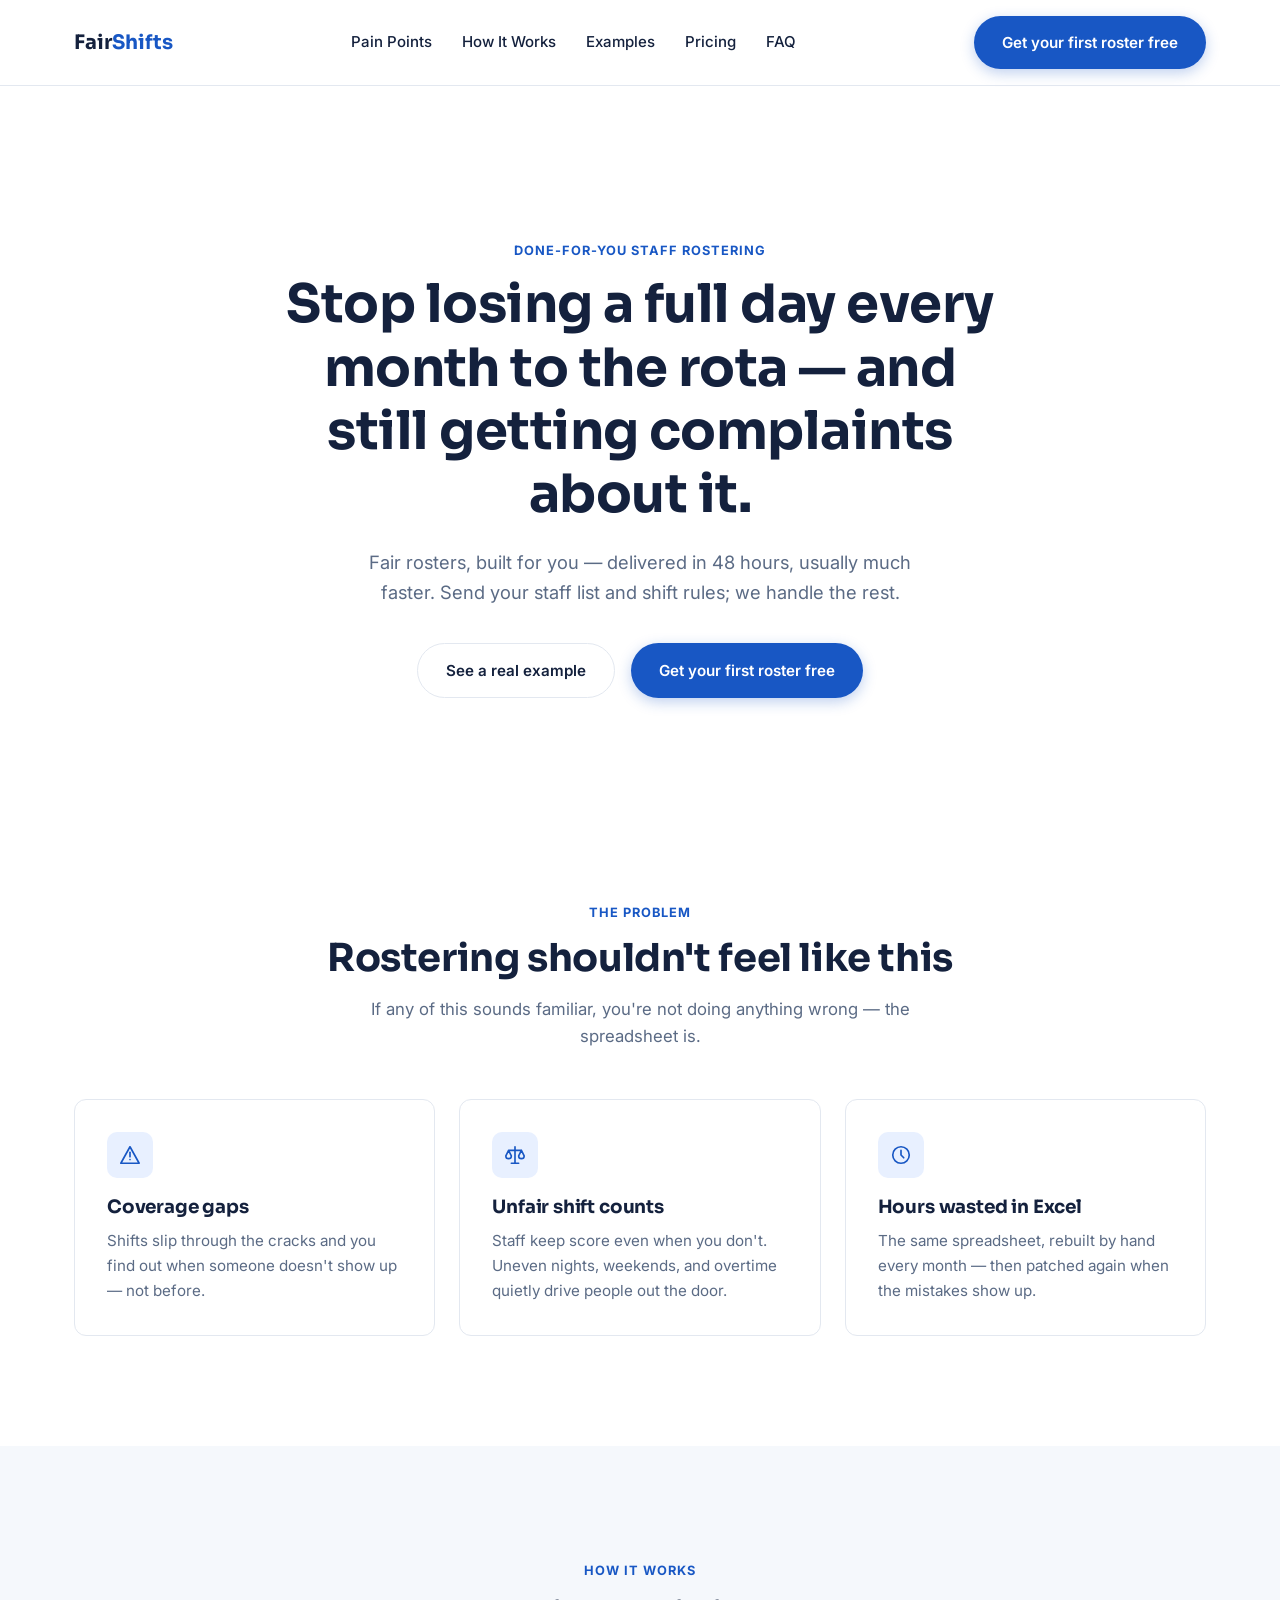
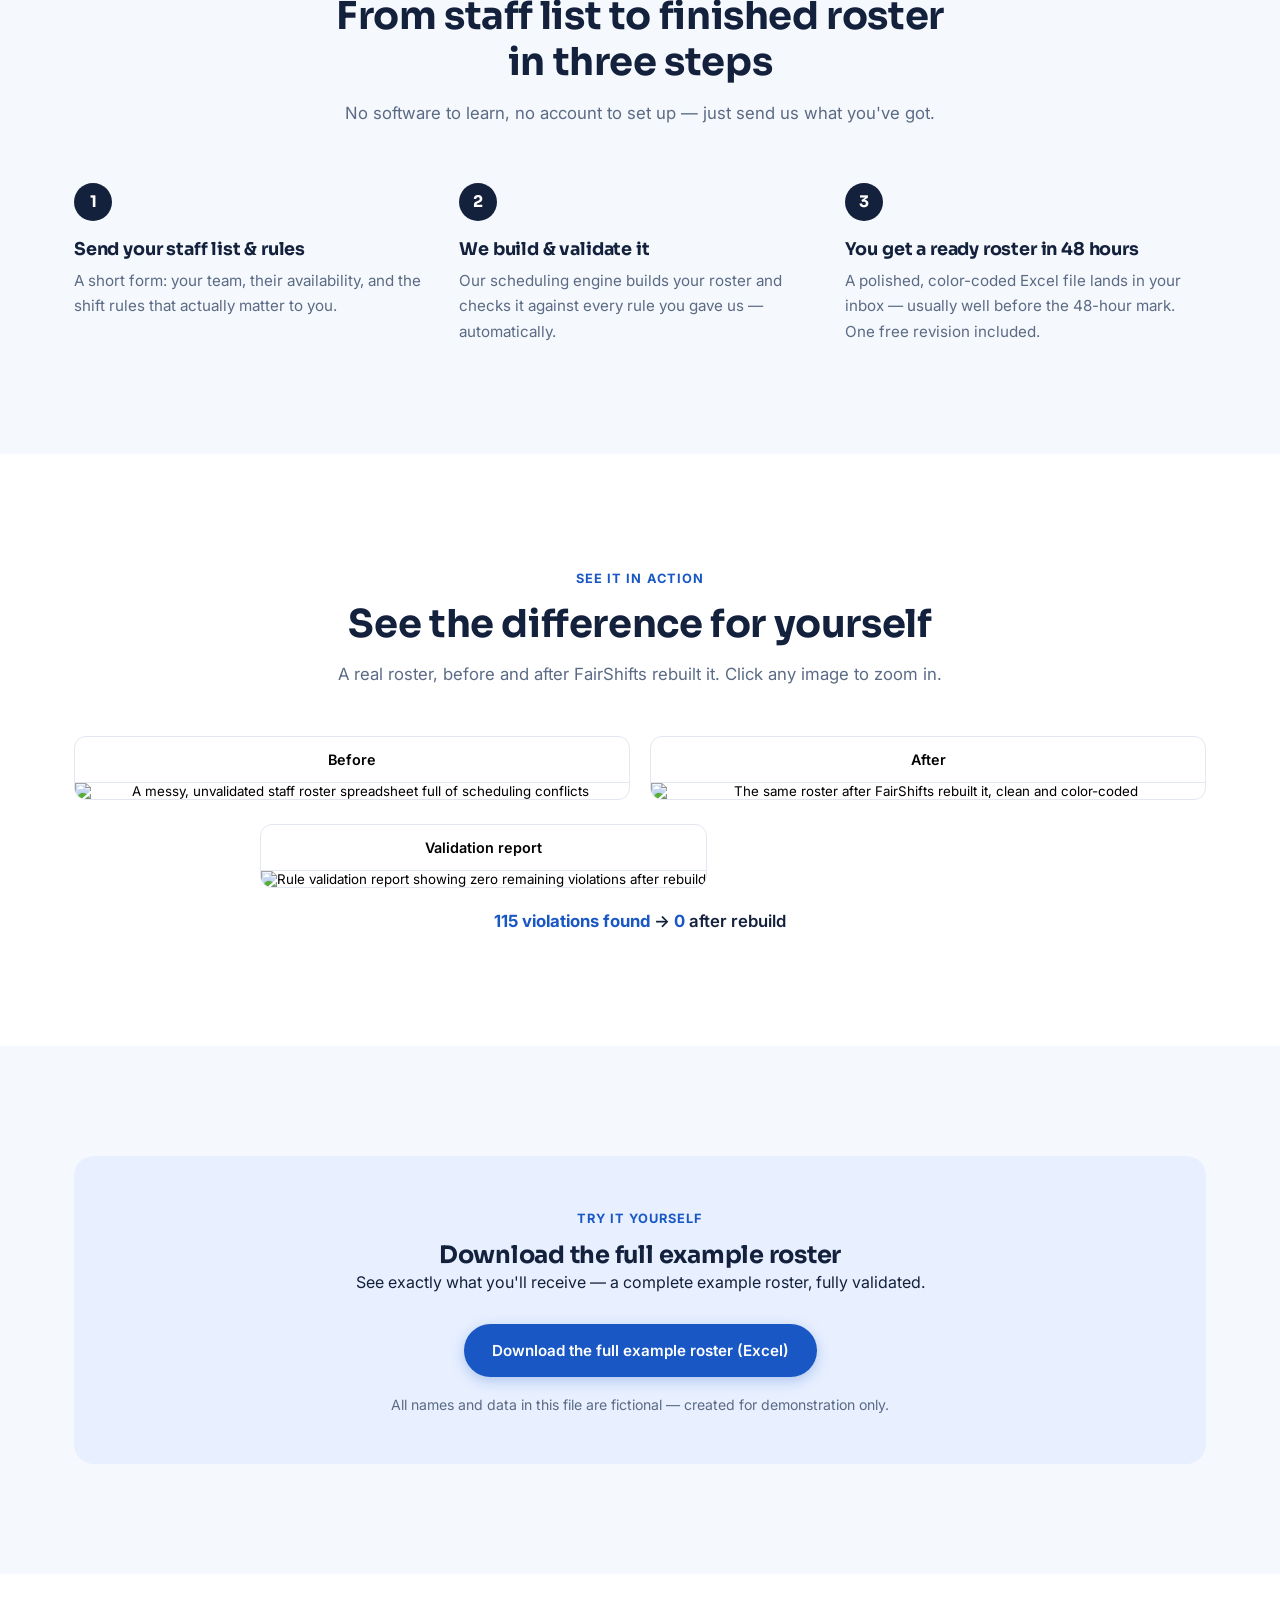
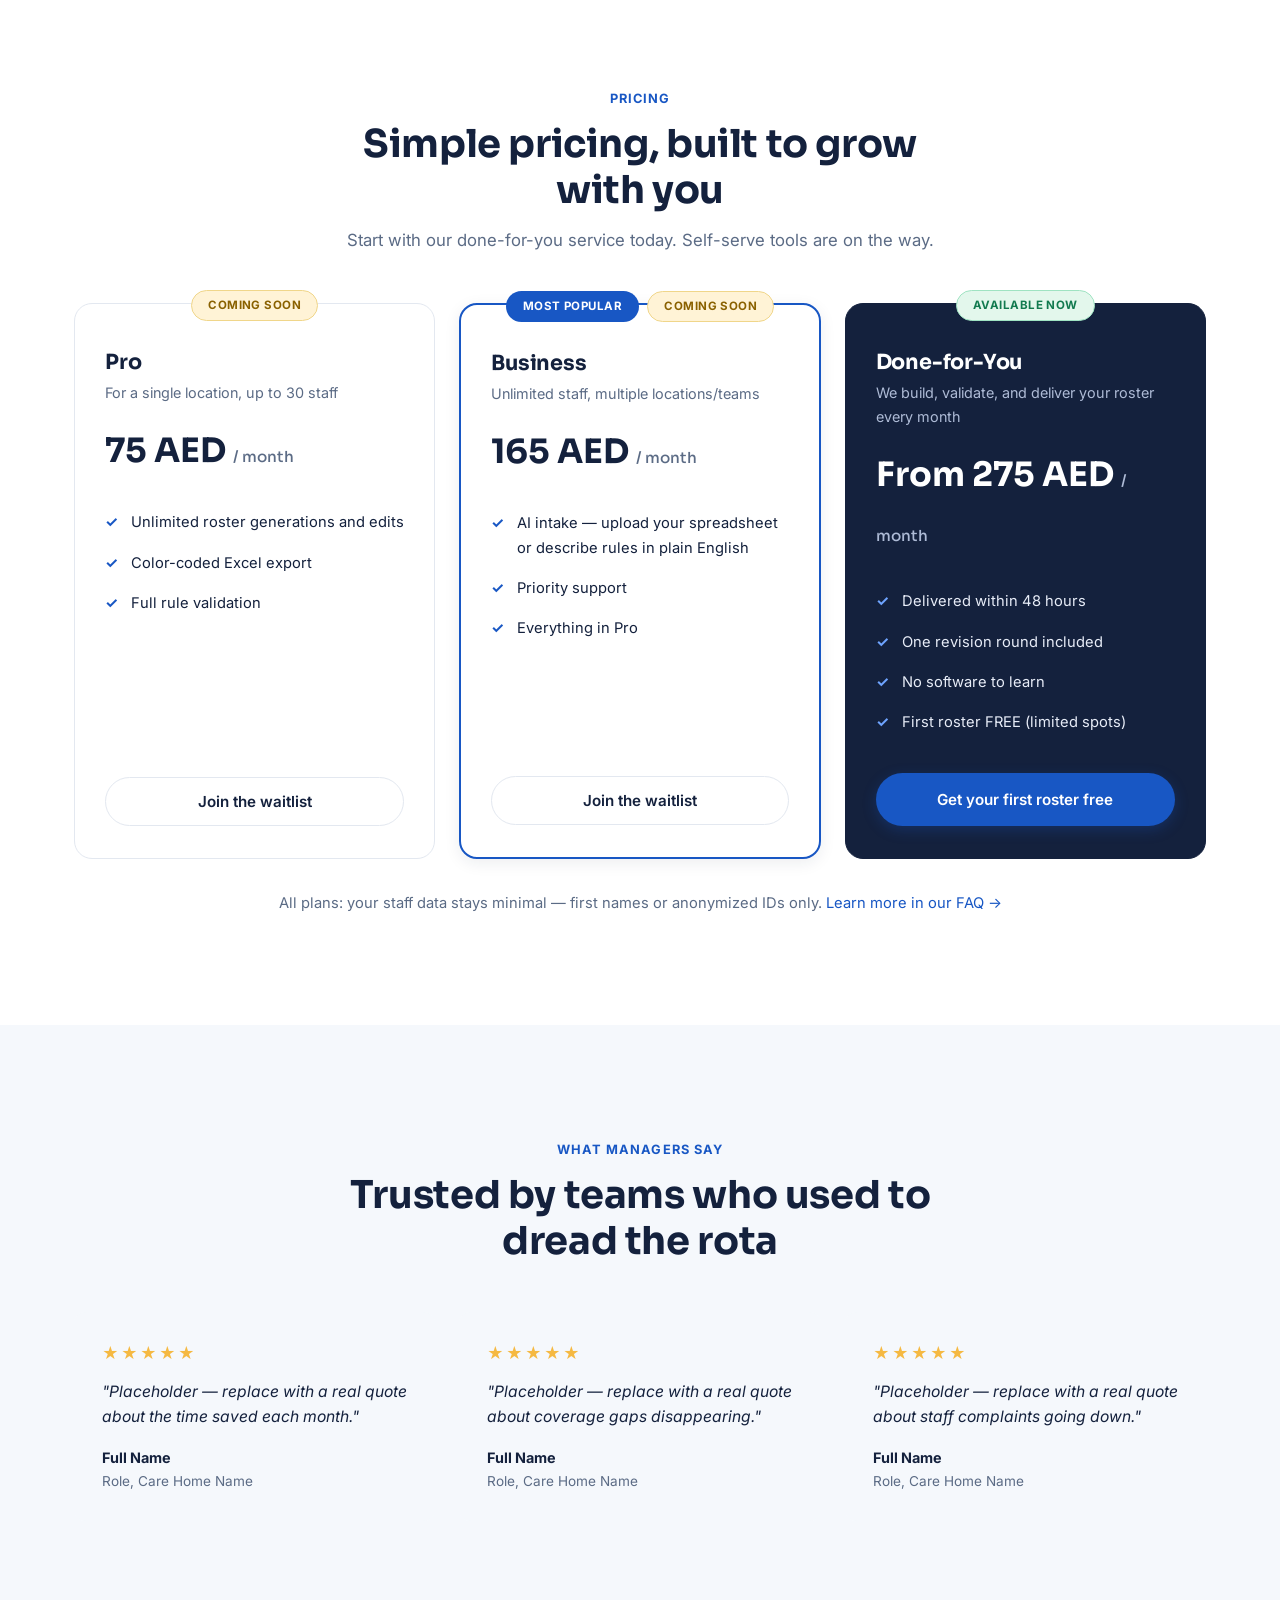
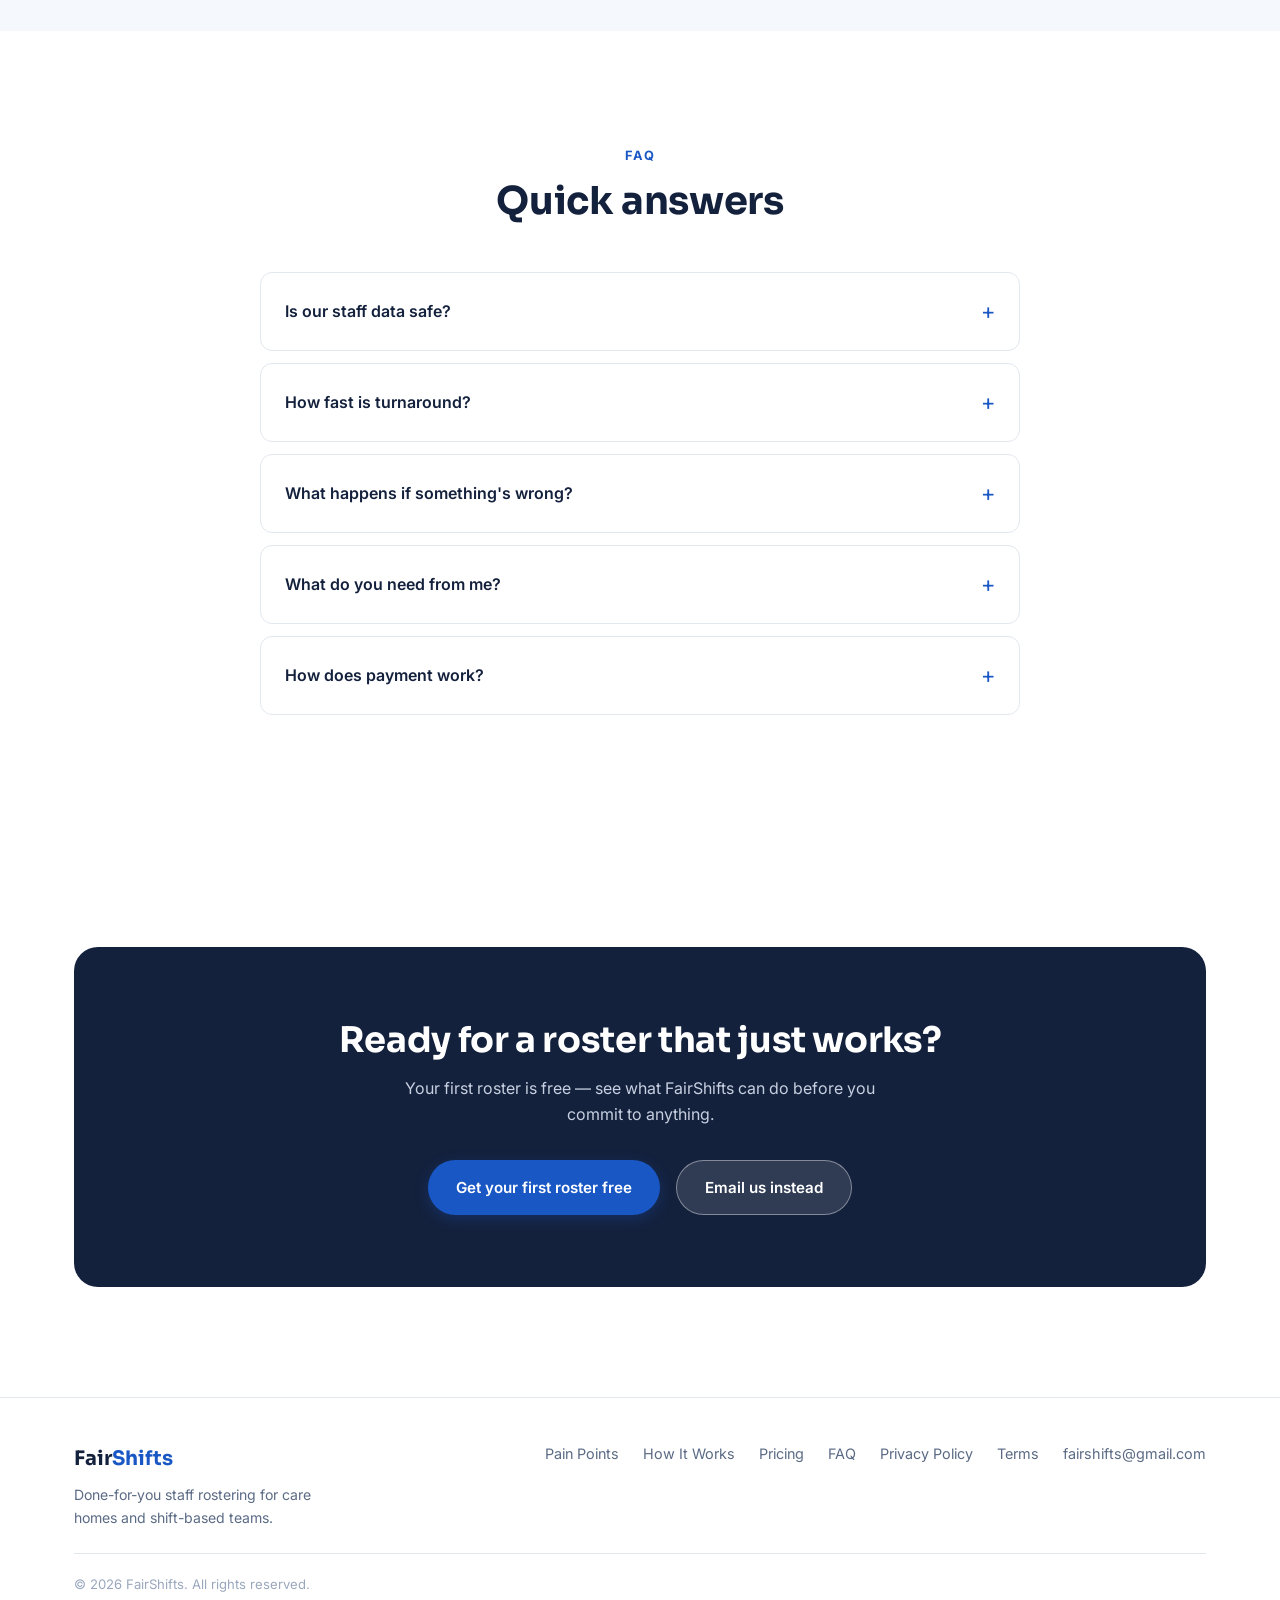
==== index.html @ f9f673e7 "Add files via upload" ====
<!DOCTYPE html>
<html lang="en">
<head>
<meta charset="UTF-8">
<meta name="viewport" content="width=device-width, initial-scale=1.0">
<title>FairShifts — Done-for-You Staff Rosters, Delivered in 48 Hours</title>
<meta name="description" content="FairShifts builds, validates, and delivers fair, fully compliant staff rosters for care homes and shift-based teams — ready in 48 hours, usually faster.">
<meta property="og:title" content="FairShifts — Done-for-You Staff Rosters, Delivered in 48 Hours">
<meta property="og:description" content="Send your staff list and shift rules. We build, validate, and deliver a ready-to-use roster in 48 hours — no software to learn.">
<meta property="og:type" content="website">
<meta property="og:image" content="images/after.png">
<link rel="icon" type="image/svg+xml" href="images/favicon.svg">
<link rel="preconnect" href="https://fonts.googleapis.com">
<link rel="preconnect" href="https://fonts.gstatic.com" crossorigin>
<link href="https://fonts.googleapis.com/css2?family=Inter:wght@400;500;600;700&family=Sora:wght@600;700&display=swap" rel="stylesheet">
<link rel="stylesheet" href="style.css">
</head>
<body>

<header class="site-nav">
  <div class="nav-inner">
    <a href="#top" class="brand">Fair<span>Shifts</span></a>
    <nav class="nav-links" id="nav-links">
      <a href="#pain">Pain Points</a>
      <a href="#how-it-works">How It Works</a>
      <a href="#showcase">Examples</a>
      <a href="#pricing">Pricing</a>
      <a href="#faq">FAQ</a>
      <a class="btn btn-primary" data-open-modal="modal-free-roster" href="#">Get your first roster free</a>
    </nav>
    <div class="nav-right">
      <a class="btn btn-primary" data-open-modal="modal-free-roster" href="#">Get your first roster free</a>
      <button class="nav-toggle" id="nav-toggle" aria-label="Menu" aria-expanded="false" aria-controls="nav-links">
        <span></span><span></span><span></span>
      </button>
    </div>
  </div>
</header>

<main id="top">

  <!-- ============ HERO ============ -->
  <section class="hero">
    <div class="container hero-inner reveal">
      <span class="eyebrow">Done-for-you staff rostering</span>
      <h1>Stop losing a full day every month to the rota — and still getting complaints about it.</h1>
      <p class="lead">Fair rosters, built for you — delivered in 48 hours, usually much faster. Send your staff list and shift rules; we handle the rest.</p>
      <div class="hero-actions">
        <a href="#showcase" class="btn btn-secondary">See a real example</a>
        <a href="#" class="btn btn-primary" data-open-modal="modal-free-roster">Get your first roster free</a>
      </div>
    </div>
  </section>

  <!-- ============ PAIN POINTS ============ -->
  <section class="section" id="pain">
    <div class="container">
      <div class="section-head reveal">
        <span class="eyebrow">The problem</span>
        <h2>Rostering shouldn't feel like this</h2>
        <p>If any of this sounds familiar, you're not doing anything wrong — the spreadsheet is.</p>
      </div>
      <div class="grid-3 reveal-group">
        <div class="card">
          <div class="icon" aria-hidden="true">
            <svg width="22" height="22" viewBox="0 0 24 24" fill="none" stroke="currentColor" stroke-width="1.8" stroke-linecap="round" stroke-linejoin="round"><path d="M12 3 2 21h20L12 3z"/><line x1="12" y1="9" x2="12" y2="14"/><line x1="12" y1="17" x2="12.01" y2="17"/></svg>
          </div>
          <h3>Coverage gaps</h3>
          <p>Shifts slip through the cracks and you find out when someone doesn't show up — not before.</p>
        </div>
        <div class="card">
          <div class="icon" aria-hidden="true">
            <svg width="22" height="22" viewBox="0 0 24 24" fill="none" stroke="currentColor" stroke-width="1.8" stroke-linecap="round" stroke-linejoin="round"><path d="M12 3v18M5 7l-3 6a3 3 0 0 0 6 0l-3-6zM19 7l-3 6a3 3 0 0 0 6 0l-3-6zM5 7h14M8 21h8"/></svg>
          </div>
          <h3>Unfair shift counts</h3>
          <p>Staff keep score even when you don't. Uneven nights, weekends, and overtime quietly drive people out the door.</p>
        </div>
        <div class="card">
          <div class="icon" aria-hidden="true">
            <svg width="22" height="22" viewBox="0 0 24 24" fill="none" stroke="currentColor" stroke-width="1.8" stroke-linecap="round" stroke-linejoin="round"><circle cx="12" cy="12" r="9"/><path d="M12 7v5l3 3"/></svg>
          </div>
          <h3>Hours wasted in Excel</h3>
          <p>The same spreadsheet, rebuilt by hand every month — then patched again when the mistakes show up.</p>
        </div>
      </div>
    </div>
  </section>

  <!-- ============ HOW IT WORKS ============ -->
  <section class="section section-soft" id="how-it-works">
    <div class="container">
      <div class="section-head reveal">
        <span class="eyebrow">How it works</span>
        <h2>From staff list to finished roster in three steps</h2>
        <p>No software to learn, no account to set up — just send us what you've got.</p>
      </div>
      <div class="grid-3 reveal-group">
        <div class="step">
          <div class="num">1</div>
          <h3>Send your staff list &amp; rules</h3>
          <p>A short form: your team, their availability, and the shift rules that actually matter to you.</p>
        </div>
        <div class="step">
          <div class="num">2</div>
          <h3>We build &amp; validate it</h3>
          <p>Our scheduling engine builds your roster and checks it against every rule you gave us — automatically.</p>
        </div>
        <div class="step">
          <div class="num">3</div>
          <h3>You get a ready roster in 48 hours</h3>
          <p>A polished, color-coded Excel file lands in your inbox — usually well before the 48-hour mark. One free revision included.</p>
        </div>
      </div>
    </div>
  </section>

  <!-- ============ BEFORE / AFTER SHOWCASE ============ -->
  <section class="section" id="showcase">
    <div class="container">
      <div class="section-head reveal">
        <span class="eyebrow">See it in action</span>
        <h2>See the difference for yourself</h2>
        <p>A real roster, before and after FairShifts rebuilt it. Click any image to zoom in.</p>
      </div>
      <div class="showcase-grid reveal-group">
        <button class="shot" data-lightbox type="button" aria-label="View the before roster full-size">
          <div class="shot-label">Before</div>
          <img src="images/before.png" alt="A messy, unvalidated staff roster spreadsheet full of scheduling conflicts">
        </button>
        <button class="shot" data-lightbox type="button" aria-label="View the after roster full-size">
          <div class="shot-label">After</div>
          <img src="images/after.png" alt="The same roster after FairShifts rebuilt it, clean and color-coded">
        </button>
      </div>
      <div class="validation-wrap reveal">
        <button class="shot" data-lightbox type="button" aria-label="View the validation report full-size">
          <div class="shot-label">Validation report</div>
          <img src="images/validation.png" alt="Rule validation report showing zero remaining violations after rebuild">
        </button>
        <p class="validation-caption"><b>115 violations found</b> → <b>0</b> after rebuild</p>
      </div>
    </div>
  </section>

  <!-- ============ EXAMPLE DOWNLOAD ============ -->
  <section class="section section-soft" id="download">
    <div class="container">
      <div class="download-box reveal">
        <span class="eyebrow">Try it yourself</span>
        <h2>Download the full example roster</h2>
        <p>See exactly what you'll receive — a complete example roster, fully validated.</p>
        <div style="margin-top:28px">
          <a class="btn btn-primary" href="DEMO_Roster_BeforeAfter_Aug2026.xlsx" download="FairShifts-Example-Roster.xlsx">Download the full example roster (Excel)</a>
        </div>
        <p class="note">All names and data in this file are fictional — created for demonstration only.</p>
      </div>
    </div>
  </section>

  <!-- ============ PRICING ============ -->
  <section class="section" id="pricing">
    <div class="container">
      <div class="section-head reveal">
        <span class="eyebrow">Pricing</span>
        <h2>Simple pricing, built to grow with you</h2>
        <p>Start with our done-for-you service today. Self-serve tools are on the way.</p>
      </div>
      <div class="pricing-grid reveal-group">

        <div class="price-card">
          <div class="badge-row"><span class="badge badge-soon">Coming soon</span></div>
          <h3>Pro</h3>
          <p class="price-card-sub">For a single location, up to 30 staff</p>
          <div class="price-amount">75 AED <small>/ month</small></div>
          <ul class="price-list">
            <li>Unlimited roster generations and edits</li>
            <li>Color-coded Excel export</li>
            <li>Full rule validation</li>
          </ul>
          <button class="btn btn-secondary btn-block" data-open-modal="modal-waitlist">Join the waitlist</button>
        </div>

        <div class="price-card price-card--popular">
          <div class="badge-row"><span class="badge badge-popular">Most popular</span><span class="badge badge-soon">Coming soon</span></div>
          <h3>Business</h3>
          <p class="price-card-sub">Unlimited staff, multiple locations/teams</p>
          <div class="price-amount">165 AED <small>/ month</small></div>
          <ul class="price-list">
            <li>AI intake — upload your spreadsheet or describe rules in plain English</li>
            <li>Priority support</li>
            <li>Everything in Pro</li>
          </ul>
          <button class="btn btn-secondary btn-block" data-open-modal="modal-waitlist">Join the waitlist</button>
        </div>

        <div class="price-card price-card--dfy">
          <div class="badge-row"><span class="badge badge-live">Available now</span></div>
          <h3>Done-for-You</h3>
          <p class="price-card-sub">We build, validate, and deliver your roster every month</p>
          <div class="price-amount">From 275 AED <small>/ month</small></div>
          <ul class="price-list">
            <li>Delivered within 48 hours</li>
            <li>One revision round included</li>
            <li>No software to learn</li>
            <li>First roster FREE (limited spots)</li>
          </ul>
          <a class="btn btn-primary btn-block" href="#" data-open-modal="modal-free-roster">Get your first roster free</a>
        </div>

      </div>
      <p class="pricing-note">All plans: your staff data stays minimal — first names or anonymized IDs only. <a href="#faq-privacy">Learn more in our FAQ →</a></p>
    </div>
  </section>

  <!-- ============ TESTIMONIALS ============ -->
  <section class="section section-soft" id="testimonials">
    <div class="container">
      <div class="section-head reveal">
        <span class="eyebrow">What managers say</span>
        <h2>Trusted by teams who used to dread the rota</h2>
      </div>
      <div class="grid-3 reveal-group">
        <div class="testi-card">
          <div class="testi-stars">★★★★★</div>
          <p class="testi-quote">"Placeholder — replace with a real quote about the time saved each month."</p>
          <div class="testi-name">Full Name</div>
          <div class="testi-role">Role, Care Home Name</div>
        </div>
        <div class="testi-card">
          <div class="testi-stars">★★★★★</div>
          <p class="testi-quote">"Placeholder — replace with a real quote about coverage gaps disappearing."</p>
          <div class="testi-name">Full Name</div>
          <div class="testi-role">Role, Care Home Name</div>
        </div>
        <div class="testi-card">
          <div class="testi-stars">★★★★★</div>
          <p class="testi-quote">"Placeholder — replace with a real quote about staff complaints going down."</p>
          <div class="testi-name">Full Name</div>
          <div class="testi-role">Role, Care Home Name</div>
        </div>
      </div>
    </div>
  </section>

  <!-- ============ FAQ ============ -->
  <section class="section" id="faq">
    <div class="container">
      <div class="section-head reveal">
        <span class="eyebrow">FAQ</span>
        <h2>Quick answers</h2>
      </div>
      <div style="max-width:760px;margin:0 auto" class="reveal">
        <details class="faq" id="faq-privacy">
          <summary>Is our staff data safe?</summary>
          <div class="a">We only ever need first names or anonymized IDs — never anything sensitive like addresses, ID numbers, or phone numbers. Your staff's privacy is protected by design, not just policy. Read our <a href="privacy.html">Privacy Policy</a> for details.</div>
        </details>
        <details class="faq">
          <summary>How fast is turnaround?</summary>
          <div class="a">48 hours from when we receive your staff list and shift rules — most rosters come back well before that.</div>
        </details>
        <details class="faq">
          <summary>What happens if something's wrong?</summary>
          <div class="a">One revision round is included with every roster, free. If we got something wrong, we'll fix it — no extra charge.</div>
        </details>
        <details class="faq">
          <summary>What do you need from me?</summary>
          <div class="a">Just your staff list and your shift rules — coverage needs, availability, and any fairness rules that matter to you. It's a short form, no spreadsheets required.</div>
        </details>
        <details class="faq">
          <summary>How does payment work?</summary>
          <div class="a">Your first roster is completely free, no card required. After that, our Done-for-You service is billed monthly from 275 AED depending on your team size. Our self-serve Pro and Business plans are launching soon — join the waitlist for early access and pricing.</div>
        </details>
      </div>
    </div>
  </section>

  <!-- ============ FINAL CTA ============ -->
  <section class="section" id="contact">
    <div class="container">
      <div class="final-cta reveal">
        <h2>Ready for a roster that just works?</h2>
        <p>Your first roster is free — see what FairShifts can do before you commit to anything.</p>
        <div class="hero-actions">
          <a href="#" class="btn btn-primary" data-open-modal="modal-free-roster">Get your first roster free</a>
          <a href="mailto:fairshifts@gmail.com" class="btn btn-ghost-light">Email us instead</a>
        </div>
      </div>
    </div>
  </section>

</main>

<footer>
  <div class="container">
    <div class="foot-grid">
      <div class="foot-brand">
        <a href="#top" class="brand">Fair<span>Shifts</span></a>
        <p>Done-for-you staff rostering for care homes and shift-based teams.</p>
      </div>
      <nav class="foot-links">
        <a href="#pain">Pain Points</a>
        <a href="#how-it-works">How It Works</a>
        <a href="#pricing">Pricing</a>
        <a href="#faq">FAQ</a>
        <a href="privacy.html">Privacy Policy</a>
        <a href="terms.html">Terms</a>
        <a href="mailto:fairshifts@gmail.com">fairshifts@gmail.com</a>
      </nav>
    </div>
    <div class="foot-bottom">© 2026 FairShifts. All rights reserved.</div>
  </div>
</footer>

<!-- ============ MODAL: Get your first roster free ============ -->
<div class="modal-overlay" id="modal-free-roster">
  <div class="modal" role="dialog" aria-modal="true" aria-labelledby="modal-free-roster-title">
    <button class="modal-close" aria-label="Close">&times;</button>
    <h3 id="modal-free-roster-title">Get your first roster free</h3>
    <p class="modal-sub">Tell us about your team — we'll build your first roster free of charge, no card required.</p>
    <form action="https://formspree.io/f/xeeyjlrl" method="POST" data-formspree>
      <input type="hidden" name="_subject" value="FairShifts: Free Roster Request">
      <div class="form-field">
        <label for="fr-name">Full name</label>
        <input type="text" id="fr-name" name="Full name" required>
      </div>
      <div class="form-field">
        <label for="fr-business">Business / care home name</label>
        <input type="text" id="fr-business" name="Business name" required>
      </div>
      <div class="form-field">
        <label for="fr-email">Email</label>
        <input type="email" id="fr-email" name="Email" required>
      </div>
      <div class="form-field">
        <label for="fr-staff">Approx. number of staff (optional)</label>
        <input type="number" id="fr-staff" name="Approx staff count" min="1">
      </div>
      <div class="form-field">
        <label for="fr-notes">Anything else we should know? (optional)</label>
        <textarea id="fr-notes" name="Notes"></textarea>
      </div>
      <button type="submit" class="btn btn-primary btn-block">Request my free roster</button>
      <p class="form-note">We'll reply within one business day.</p>
    </form>
    <div class="form-success">
      <div class="icon">✅</div>
      <p>Thanks! We've got your request — we'll be in touch within one business day.</p>
    </div>
    <p class="form-error">Something went wrong — please email us directly at <a href="mailto:fairshifts@gmail.com">fairshifts@gmail.com</a>.</p>
  </div>
</div>

<!-- ============ MODAL: Join the waitlist ============ -->
<div class="modal-overlay" id="modal-waitlist">
  <div class="modal" role="dialog" aria-modal="true" aria-labelledby="modal-waitlist-title">
    <button class="modal-close" aria-label="Close">&times;</button>
    <h3 id="modal-waitlist-title">Join the waitlist</h3>
    <p class="modal-sub">Be first to know when FairShifts Pro and Business launch — plus early-access pricing.</p>
    <form action="https://formspree.io/f/xeeyjlrl" method="POST" data-formspree>
      <input type="hidden" name="_subject" value="FairShifts: Waitlist Signup">
      <div class="form-field">
        <label for="wl-email">Email</label>
        <input type="email" id="wl-email" name="Email" required>
      </div>
      <button type="submit" class="btn btn-primary btn-block">Join the waitlist</button>
      <p class="form-note">No spam — just a heads-up when it's ready.</p>
    </form>
    <div class="form-success">
      <div class="icon">✅</div>
      <p>You're on the list! We'll email you as soon as it's ready.</p>
    </div>
    <p class="form-error">Something went wrong — please email us directly at <a href="mailto:fairshifts@gmail.com">fairshifts@gmail.com</a>.</p>
  </div>
</div>

<!-- ============ LIGHTBOX ============ -->
<div class="lightbox-overlay" id="lightbox" role="dialog" aria-modal="true" aria-label="Image preview">
  <button class="lightbox-close" aria-label="Close">&times;</button>
  <img id="lightbox-img" src="" alt="">
</div>

<script src="script.js"></script>
</body>
</html>
---- style.css ----
:root{
  --white:#ffffff;
  --bg-soft:#f5f8fc;
  --ink:#14213d;
  --muted:#5b6b85;
  --blue:#1857c4;
  --blue-dark:#123f8f;
  --blue-light:#e8f0ff;
  --border:#e3e8f0;
  --amber-bg:#fff3d6;
  --amber-text:#8a6100;
  --amber-border:#f0d68a;
  --green-bg:#e3f7ec;
  --green-text:#127a4f;
  --green-border:#9fe3c2;
  --radius:12px;
  --shadow:0 4px 16px rgba(20,33,61,.08);
  --shadow-lg:0 16px 40px rgba(20,33,61,.16);
  --maxw:1180px;
}
*{margin:0;padding:0;box-sizing:border-box}
html{scroll-behavior:smooth}
body{
  font-family:'Inter',-apple-system,sans-serif;
  color:var(--ink);
  background:var(--white);
  line-height:1.65;
  overflow-x:hidden;
  -webkit-font-smoothing:antialiased;
}
h1,h2,h3,h4{
  font-family:'Sora',-apple-system,sans-serif;
  font-weight:700;
  line-height:1.2;
  letter-spacing:-.01em;
}
a{color:var(--blue);text-decoration:none}
img{max-width:100%;display:block}
ul{list-style:none}
button{font-family:inherit;cursor:pointer}
:focus-visible{outline:2px solid var(--blue);outline-offset:3px;border-radius:4px}

.container{max-width:var(--maxw);margin:0 auto;padding:0 24px}
.section{padding:clamp(64px,9vw,110px) 0}
.section-soft{background:var(--bg-soft)}
.eyebrow{
  display:inline-block;font-size:.8rem;font-weight:700;letter-spacing:.08em;
  text-transform:uppercase;color:var(--blue);margin-bottom:12px;
}
.section-head{max-width:640px;margin:0 auto 48px;text-align:center}
.section-head h2{font-size:clamp(1.7rem,3.5vw,2.4rem);margin-bottom:14px}
.section-head p{color:var(--muted);font-size:1.05rem}

/* ---------- reveal-on-scroll ---------- */
.reveal{opacity:0;transform:translateY(22px);transition:opacity .7s ease,transform .7s ease}
.reveal.in-view{opacity:1;transform:translateY(0)}
.reveal-group.in-view > *{opacity:1;transform:translateY(0)}
.reveal-group > *{opacity:0;transform:translateY(22px);transition:opacity .6s ease,transform .6s ease}
.reveal-group.in-view > *:nth-child(1){transition-delay:.05s}
.reveal-group.in-view > *:nth-child(2){transition-delay:.15s}
.reveal-group.in-view > *:nth-child(3){transition-delay:.25s}
.reveal-group.in-view > *:nth-child(4){transition-delay:.35s}

/* ---------- nav ---------- */
.site-nav{
  position:sticky;top:0;z-index:100;
  background:rgba(255,255,255,.94);backdrop-filter:blur(8px);
  border-bottom:1px solid var(--border);
}
.nav-inner{
  display:flex;align-items:center;justify-content:space-between;
  padding:16px 24px;max-width:var(--maxw);margin:0 auto;
}
.brand{font-family:'Sora',sans-serif;font-weight:700;font-size:1.25rem;color:var(--ink)}
.brand span{color:var(--blue)}
.nav-links{display:flex;gap:30px;align-items:center}
.nav-links a{color:var(--ink);font-weight:500;font-size:.94rem;transition:color .15s}
.nav-links a:hover{color:var(--blue)}
.nav-links .btn{display:none}
.nav-right{display:flex;align-items:center;gap:18px}
.nav-toggle{
  display:none;background:none;border:none;padding:8px;
  flex-direction:column;gap:5px;
}
.nav-toggle span{width:22px;height:2px;background:var(--ink);border-radius:2px}
.mobile-panel{display:none}
@media(max-width:860px){
  .nav-links{
    position:fixed;top:64px;left:0;right:0;background:#fff;
    flex-direction:column;align-items:flex-start;gap:0;
    border-bottom:1px solid var(--border);box-shadow:var(--shadow);
    max-height:0;overflow:hidden;transition:max-height .25s ease;
  }
  .nav-links.open{max-height:400px}
  .nav-links a{width:100%;padding:16px 24px;border-bottom:1px solid var(--border)}
  .nav-toggle{display:flex}
  .nav-right .btn{display:none}
  .nav-links .btn{margin:16px 24px;display:inline-flex}
}

/* ---------- buttons ---------- */
.btn{
  display:inline-flex;align-items:center;justify-content:center;gap:8px;
  padding:14px 28px;border-radius:999px;font-weight:600;font-size:.95rem;
  border:none;transition:transform .15s ease,box-shadow .15s ease,background .15s ease,color .15s ease,border-color .15s ease;
  white-space:nowrap;max-width:100%;
}
@media(max-width:480px){
  .btn{white-space:normal;text-align:center;line-height:1.3}
}
.btn-primary{background:var(--blue);color:#fff;box-shadow:0 4px 14px rgba(24,87,196,.28)}
.btn-primary:hover{background:var(--blue-dark);transform:translateY(-2px);box-shadow:0 10px 24px rgba(24,87,196,.35)}
.btn-primary:active{transform:translateY(0);box-shadow:0 4px 10px rgba(24,87,196,.3)}
.btn-secondary{background:#fff;color:var(--ink);border:1.5px solid var(--border)}
.btn-secondary:hover{border-color:var(--blue);color:var(--blue);transform:translateY(-2px);box-shadow:var(--shadow)}
.btn-secondary:active{transform:translateY(0)}
.btn-ghost-light{background:rgba(255,255,255,.12);color:#fff;border:1.5px solid rgba(255,255,255,.4)}
.btn-ghost-light:hover{background:rgba(255,255,255,.2);transform:translateY(-2px)}
.btn-block{width:100%}

/* ---------- hero ---------- */
.hero{padding:clamp(90px,13vw,150px) 0 clamp(60px,8vw,90px)}
.hero-inner{max-width:760px;margin:0 auto;text-align:center}
.hero h1{font-size:clamp(2.1rem,5vw,3.3rem);margin-bottom:20px}
.hero .lead{font-size:1.15rem;color:var(--muted);max-width:600px;margin:0 auto 36px}
.hero-actions{display:flex;gap:16px;justify-content:center;flex-wrap:wrap}

/* ---------- 3-up grids ---------- */
.grid-3{display:grid;grid-template-columns:repeat(3,1fr);gap:24px}
@media(max-width:820px){.grid-3{grid-template-columns:1fr}}

.card{
  background:#fff;border:1px solid var(--border);border-radius:var(--radius);
  padding:32px;transition:transform .2s ease,box-shadow .2s ease;
}
.card:hover{transform:translateY(-4px);box-shadow:var(--shadow-lg)}
.card .icon{
  width:46px;height:46px;border-radius:10px;background:var(--blue-light);
  color:var(--blue);display:flex;align-items:center;justify-content:center;
  margin-bottom:18px;font-size:1.3rem;
}
.card h3{font-size:1.15rem;margin-bottom:10px}
.card p{color:var(--muted);font-size:.95rem}

/* how it works */
.step{position:relative;padding-top:8px}
.step .num{
  width:38px;height:38px;border-radius:50%;background:var(--ink);color:#fff;
  display:flex;align-items:center;justify-content:center;font-family:'Sora',sans-serif;
  font-weight:700;margin-bottom:18px;font-size:1rem;
}
.step h3{font-size:1.1rem;margin-bottom:8px}
.step p{color:var(--muted);font-size:.95rem}

/* ---------- showcase ---------- */
.showcase-grid{display:grid;grid-template-columns:1fr 1fr;gap:20px}
@media(max-width:720px){.showcase-grid{grid-template-columns:1fr}}
.shot{
  border-radius:var(--radius);overflow:hidden;border:1px solid var(--border);
  cursor:zoom-in;transition:transform .2s ease,box-shadow .2s ease;background:#fff;
}
.shot:hover{transform:translateY(-3px);box-shadow:var(--shadow-lg)}
.shot-label{
  padding:14px 18px;font-weight:600;font-size:.9rem;border-bottom:1px solid var(--border);
}
.shot img{width:100%}
.validation-wrap{margin-top:24px;max-width:760px;margin-left:auto;margin-right:auto}
.validation-caption{
  text-align:center;margin-top:16px;font-weight:600;font-size:1.05rem;color:var(--ink);
}
.validation-caption b{color:var(--blue)}

/* ---------- download box ---------- */
.download-box{
  background:var(--blue-light);border-radius:20px;padding:48px 32px;text-align:center;
}
.download-box p.note{margin-top:16px;color:var(--muted);font-size:.88rem}

/* ---------- pricing ---------- */
.pricing-grid{display:grid;grid-template-columns:repeat(3,1fr);gap:24px;align-items:stretch}
@media(max-width:900px){
  .pricing-grid{grid-template-columns:1fr}
  .price-card--dfy{order:-1}
}
.price-card{
  position:relative;background:#fff;border:1px solid var(--border);border-radius:18px;
  padding:40px 30px 32px;display:flex;flex-direction:column;
  transition:transform .2s ease,box-shadow .2s ease;
}
.price-card:hover{transform:translateY(-4px);box-shadow:var(--shadow-lg)}
.price-card--popular{border:2px solid var(--blue);box-shadow:var(--shadow)}
.price-card--dfy{background:var(--ink);border-color:var(--ink);color:#fff}
.price-card--dfy .price-card-sub,
.price-card--dfy .price-amount small{color:#aebbd6}
.price-card--dfy .price-list li{color:#e7ecf7}
.price-card--dfy .price-list li::before{color:#6fa4ff}

.badge-row{display:flex;gap:8px;flex-wrap:wrap;position:absolute;top:-14px;left:0;right:0;justify-content:center}
.badge{
  padding:5px 16px;border-radius:999px;font-size:.72rem;font-weight:700;
  letter-spacing:.04em;text-transform:uppercase;border:1px solid transparent;white-space:nowrap;
}
.badge-soon{background:var(--amber-bg);color:var(--amber-text);border-color:var(--amber-border)}
.badge-live{background:var(--green-bg);color:var(--green-text);border-color:var(--green-border)}
.badge-popular{background:var(--blue);color:#fff}

.price-card h3{font-size:1.3rem;margin-top:6px}
.price-card-sub{color:var(--muted);font-size:.9rem;margin-top:6px}
.price-amount{font-family:'Sora',sans-serif;font-size:2.1rem;font-weight:700;margin:18px 0 6px}
.price-amount small{font-size:.95rem;font-weight:500;color:var(--muted)}
.price-list{margin:18px 0 30px;flex:1}
.price-list li{
  padding:8px 0 8px 26px;position:relative;font-size:.92rem;color:var(--ink);
}
.price-list li::before{content:'✓';position:absolute;left:0;top:8px;color:var(--blue);font-weight:700}
.pricing-note{text-align:center;color:var(--muted);font-size:.92rem;margin-top:32px}

/* ---------- testimonials ---------- */
.testi-card{background:var(--bg-soft);border-radius:var(--radius);padding:28px}
.testi-stars{color:#f5b942;letter-spacing:2px;margin-bottom:12px;font-size:1rem}
.testi-quote{font-size:.98rem;color:var(--ink);margin-bottom:16px;font-style:italic}
.testi-name{font-weight:700;font-size:.9rem}
.testi-role{color:var(--muted);font-size:.85rem}

/* ---------- FAQ ---------- */
details.faq{
  border:1px solid var(--border);border-radius:12px;margin-bottom:12px;background:#fff;
}
details.faq summary{
  padding:20px 24px;cursor:pointer;font-weight:600;font-size:1rem;
  display:flex;justify-content:space-between;align-items:center;gap:16px;list-style:none;
}
details.faq summary::-webkit-details-marker{display:none}
details.faq summary::after{
  content:'+';color:var(--blue);font-size:1.4rem;font-weight:400;transition:transform .2s;flex-shrink:0;
}
details.faq[open] summary::after{transform:rotate(45deg)}
details.faq .a{padding:0 24px 22px;color:var(--muted);font-size:.95rem}

/* ---------- final CTA ---------- */
.final-cta{
  background:var(--ink);color:#fff;border-radius:24px;padding:clamp(48px,7vw,72px) 32px;text-align:center;
}
.final-cta h2{color:#fff;font-size:clamp(1.6rem,3.5vw,2.2rem);margin-bottom:14px}
.final-cta p{color:#c7d0e0;max-width:520px;margin:0 auto 32px}
.final-cta .hero-actions{margin-top:0}

/* ---------- footer ---------- */
footer{border-top:1px solid var(--border);padding:44px 0 30px}
.foot-grid{display:flex;justify-content:space-between;flex-wrap:wrap;gap:24px;margin-bottom:24px}
.foot-brand p{color:var(--muted);font-size:.88rem;margin-top:8px;max-width:280px}
.foot-links{display:flex;gap:24px;flex-wrap:wrap}
.foot-links a{color:var(--muted);font-size:.9rem}
.foot-links a:hover{color:var(--blue)}
.foot-bottom{color:#9aa7bd;font-size:.82rem;padding-top:20px;border-top:1px solid var(--border)}

/* ---------- modal ---------- */
.modal-overlay{
  position:fixed;inset:0;background:rgba(15,25,45,.55);
  display:flex;align-items:center;justify-content:center;padding:20px;z-index:1000;
  opacity:0;pointer-events:none;transition:opacity .2s ease;
}
.modal-overlay.open{opacity:1;pointer-events:auto}
.modal{
  background:#fff;border-radius:18px;max-width:480px;width:100%;padding:38px;
  position:relative;transform:translateY(14px);transition:transform .2s ease;
  max-height:88vh;overflow-y:auto;
}
.modal-overlay.open .modal{transform:translateY(0)}
.modal-close{
  position:absolute;top:16px;right:16px;width:36px;height:36px;border-radius:50%;
  border:none;background:var(--bg-soft);color:var(--muted);font-size:1.1rem;
  display:flex;align-items:center;justify-content:center;transition:background .15s,color .15s;
}
.modal-close:hover{background:var(--blue-light);color:var(--blue)}
.modal h3{font-size:1.35rem;margin-bottom:8px}
.modal .modal-sub{color:var(--muted);font-size:.92rem;margin-bottom:24px}
.form-field{margin-bottom:16px}
.form-field label{display:block;font-weight:600;font-size:.86rem;margin-bottom:6px}
.form-field input,.form-field select,.form-field textarea{
  width:100%;padding:12px 14px;border:1.5px solid var(--border);border-radius:8px;
  font-family:inherit;font-size:.95rem;color:var(--ink);
}
.form-field input:focus,.form-field select:focus,.form-field textarea:focus{
  outline:none;border-color:var(--blue);box-shadow:0 0 0 3px var(--blue-light);
}
.form-field textarea{resize:vertical;min-height:80px}
.form-note{font-size:.78rem;color:var(--muted);margin-top:14px}
.form-success{display:none;text-align:center;padding:12px 0}
.form-success.show{display:block}
.form-success .icon{font-size:2.4rem;margin-bottom:12px}
.form-error{display:none;color:#b3261e;font-size:.85rem;margin-top:10px}
.form-error.show{display:block}

/* ---------- lightbox ---------- */
.lightbox-overlay{
  position:fixed;inset:0;background:rgba(10,16,30,.92);
  display:flex;align-items:center;justify-content:center;padding:24px;z-index:1100;
  opacity:0;pointer-events:none;transition:opacity .2s ease;
}
.lightbox-overlay.open{opacity:1;pointer-events:auto}
.lightbox-overlay img{
  max-width:100%;max-height:88vh;border-radius:10px;box-shadow:0 24px 70px rgba(0,0,0,.5);
}
.lightbox-close{
  position:absolute;top:20px;right:24px;width:42px;height:42px;border-radius:50%;
  border:none;background:rgba(255,255,255,.12);color:#fff;font-size:1.3rem;
  display:flex;align-items:center;justify-content:center;transition:background .15s;
}
.lightbox-close:hover{background:rgba(255,255,255,.22)}

/* ---------- placeholder pages (privacy / terms) ---------- */
.legal{max-width:760px;margin:0 auto;padding:60px 24px 100px}
.legal h1{font-size:2rem;margin-bottom:8px}
.legal .updated{color:var(--muted);font-size:.88rem;margin-bottom:36px}
.legal h2{font-size:1.2rem;margin:32px 0 12px}
.legal p{color:var(--ink);margin-bottom:14px}
.legal .placeholder-notice{
  background:var(--amber-bg);border:1px solid var(--amber-border);color:var(--amber-text);
  border-radius:10px;padding:16px 20px;font-size:.9rem;margin-bottom:32px;
}

@media (prefers-reduced-motion:reduce){
  *,*::before,*::after{animation:none!important;transition:none!important}
  html{scroll-behavior:auto}
  .reveal,.reveal-group > *{opacity:1!important;transform:none!important}
}
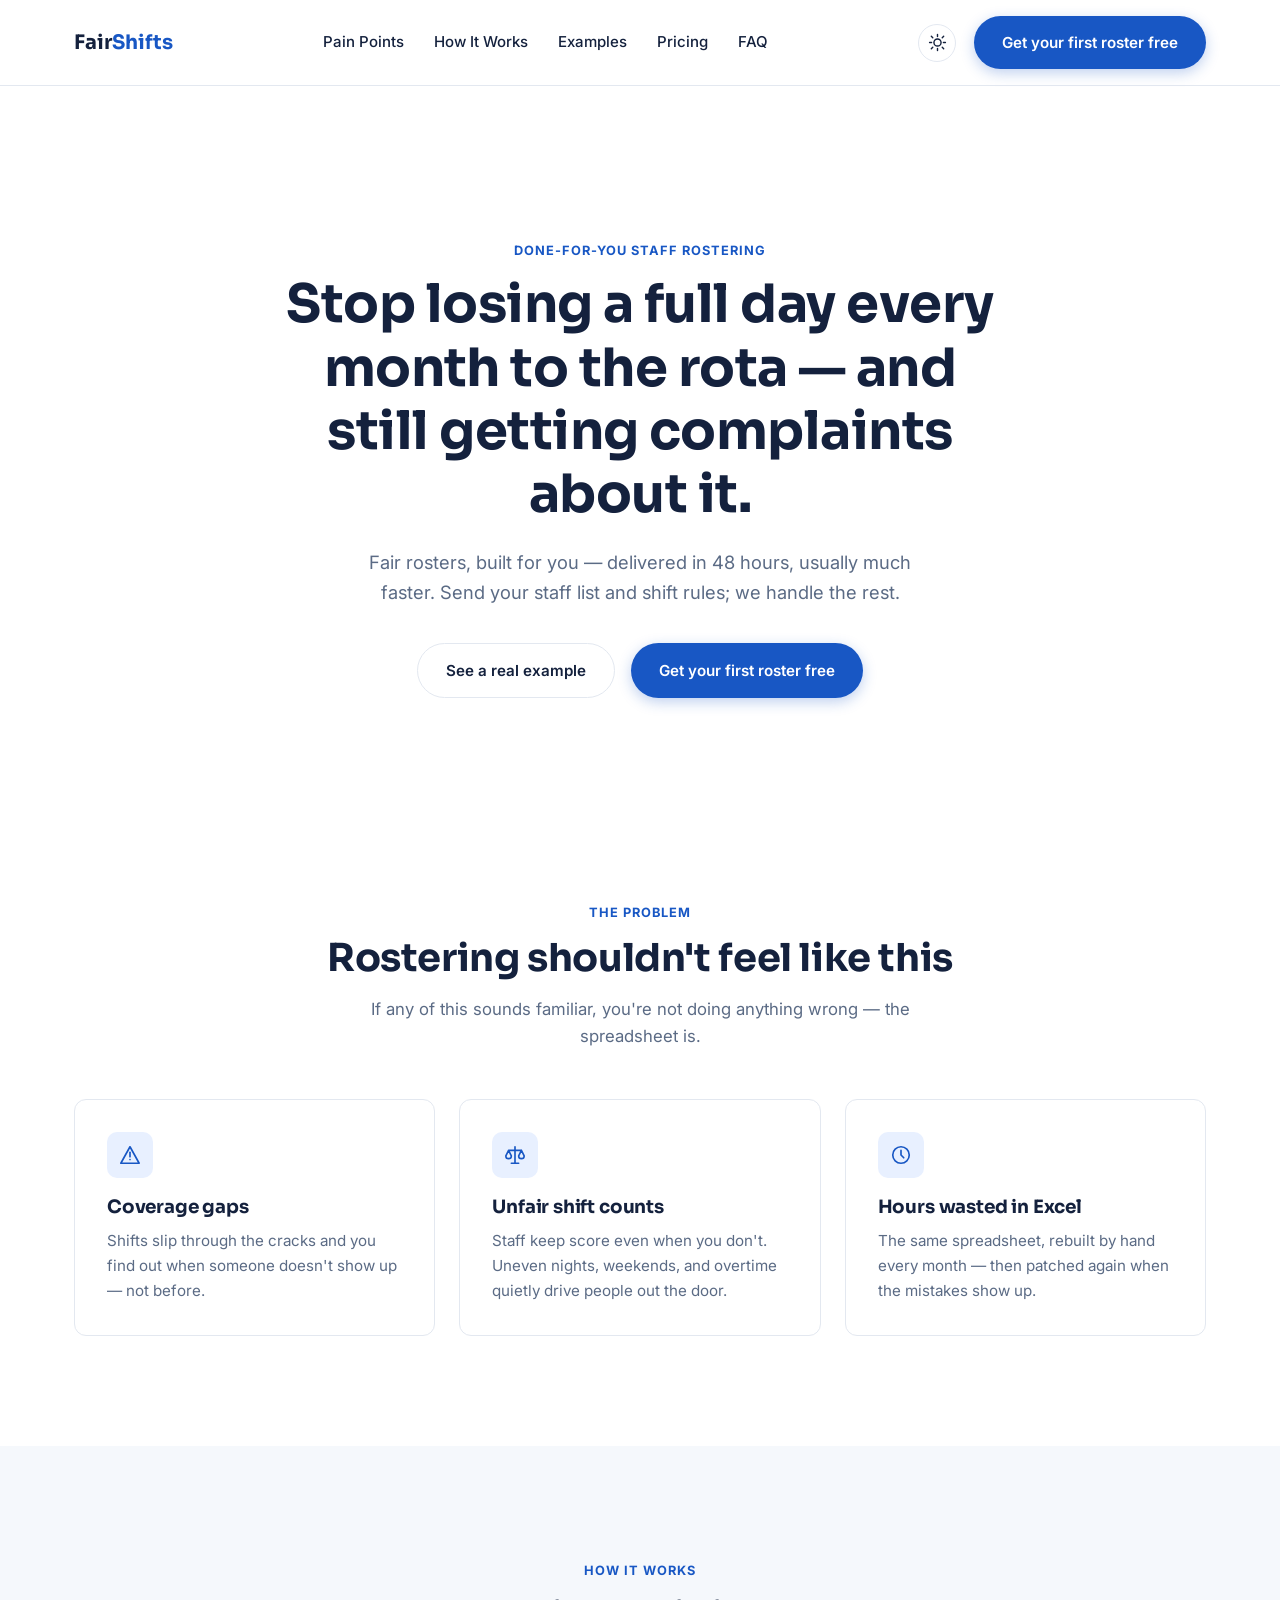
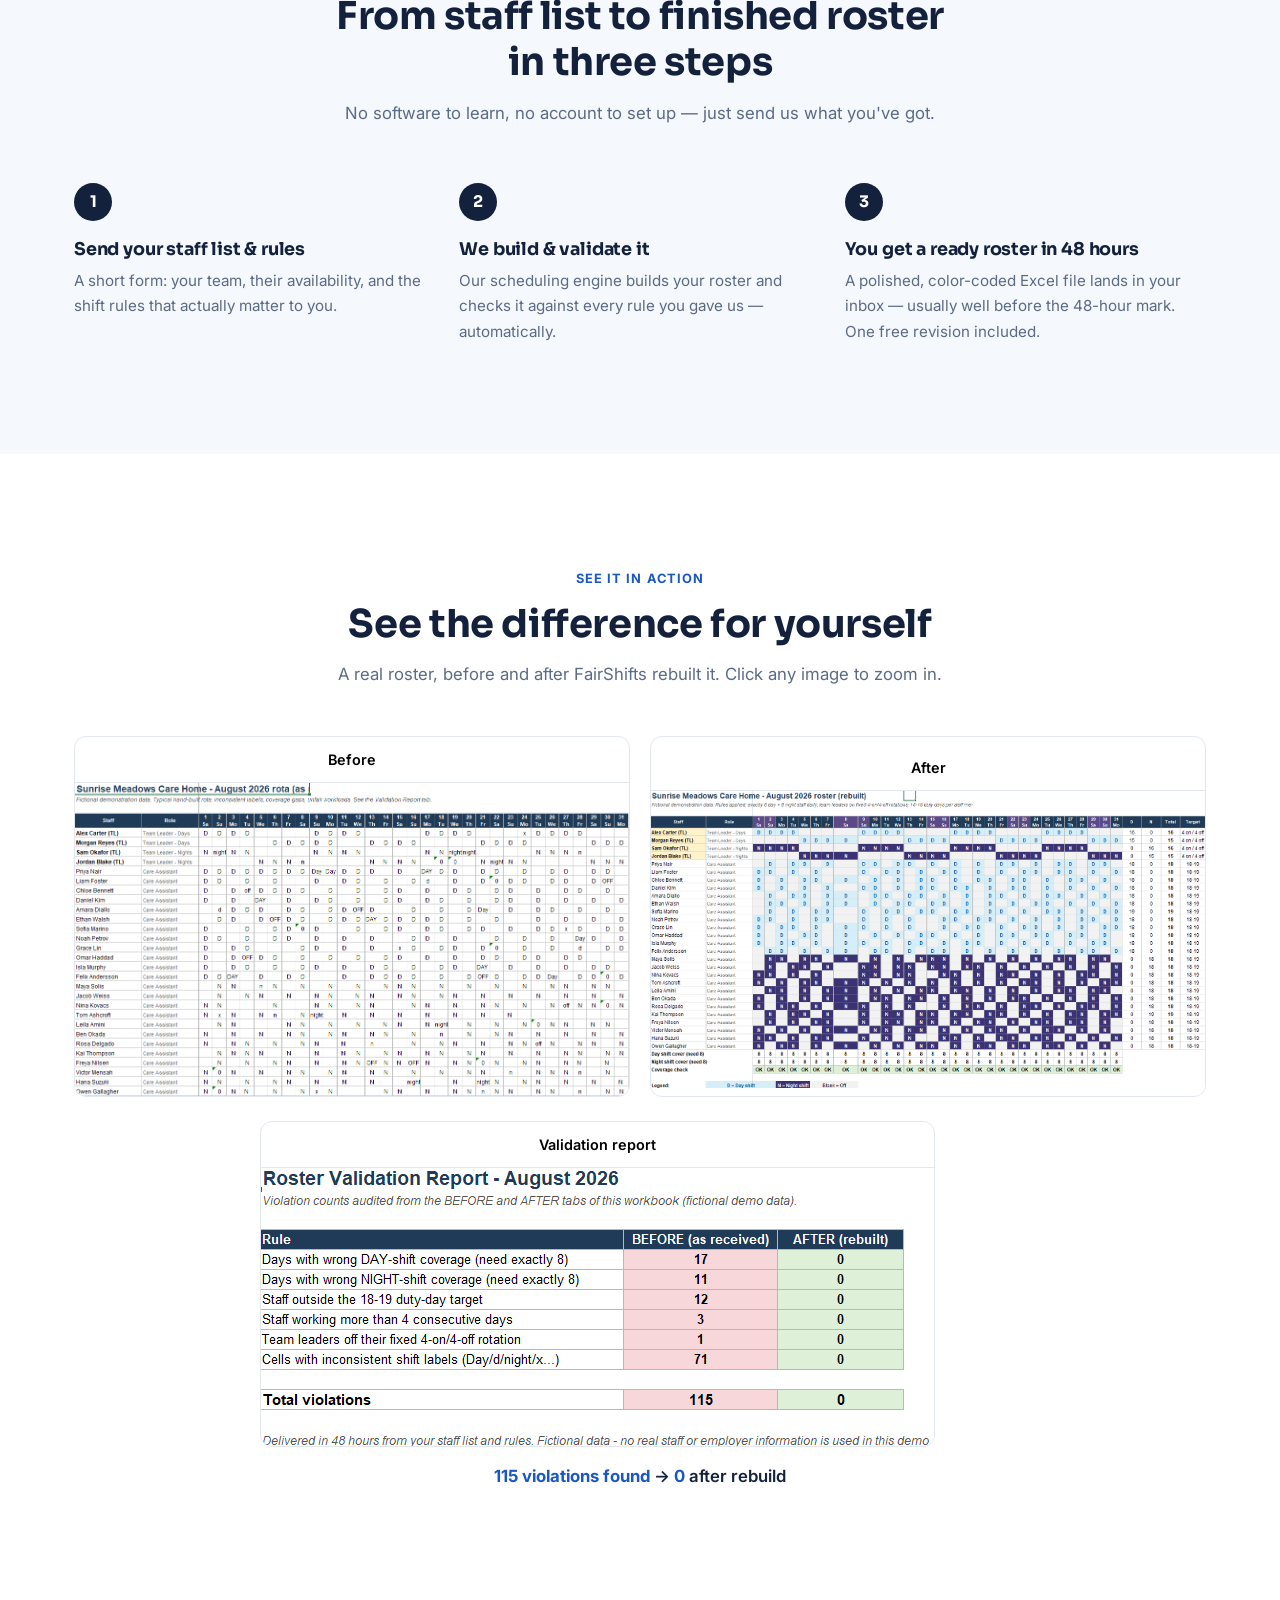
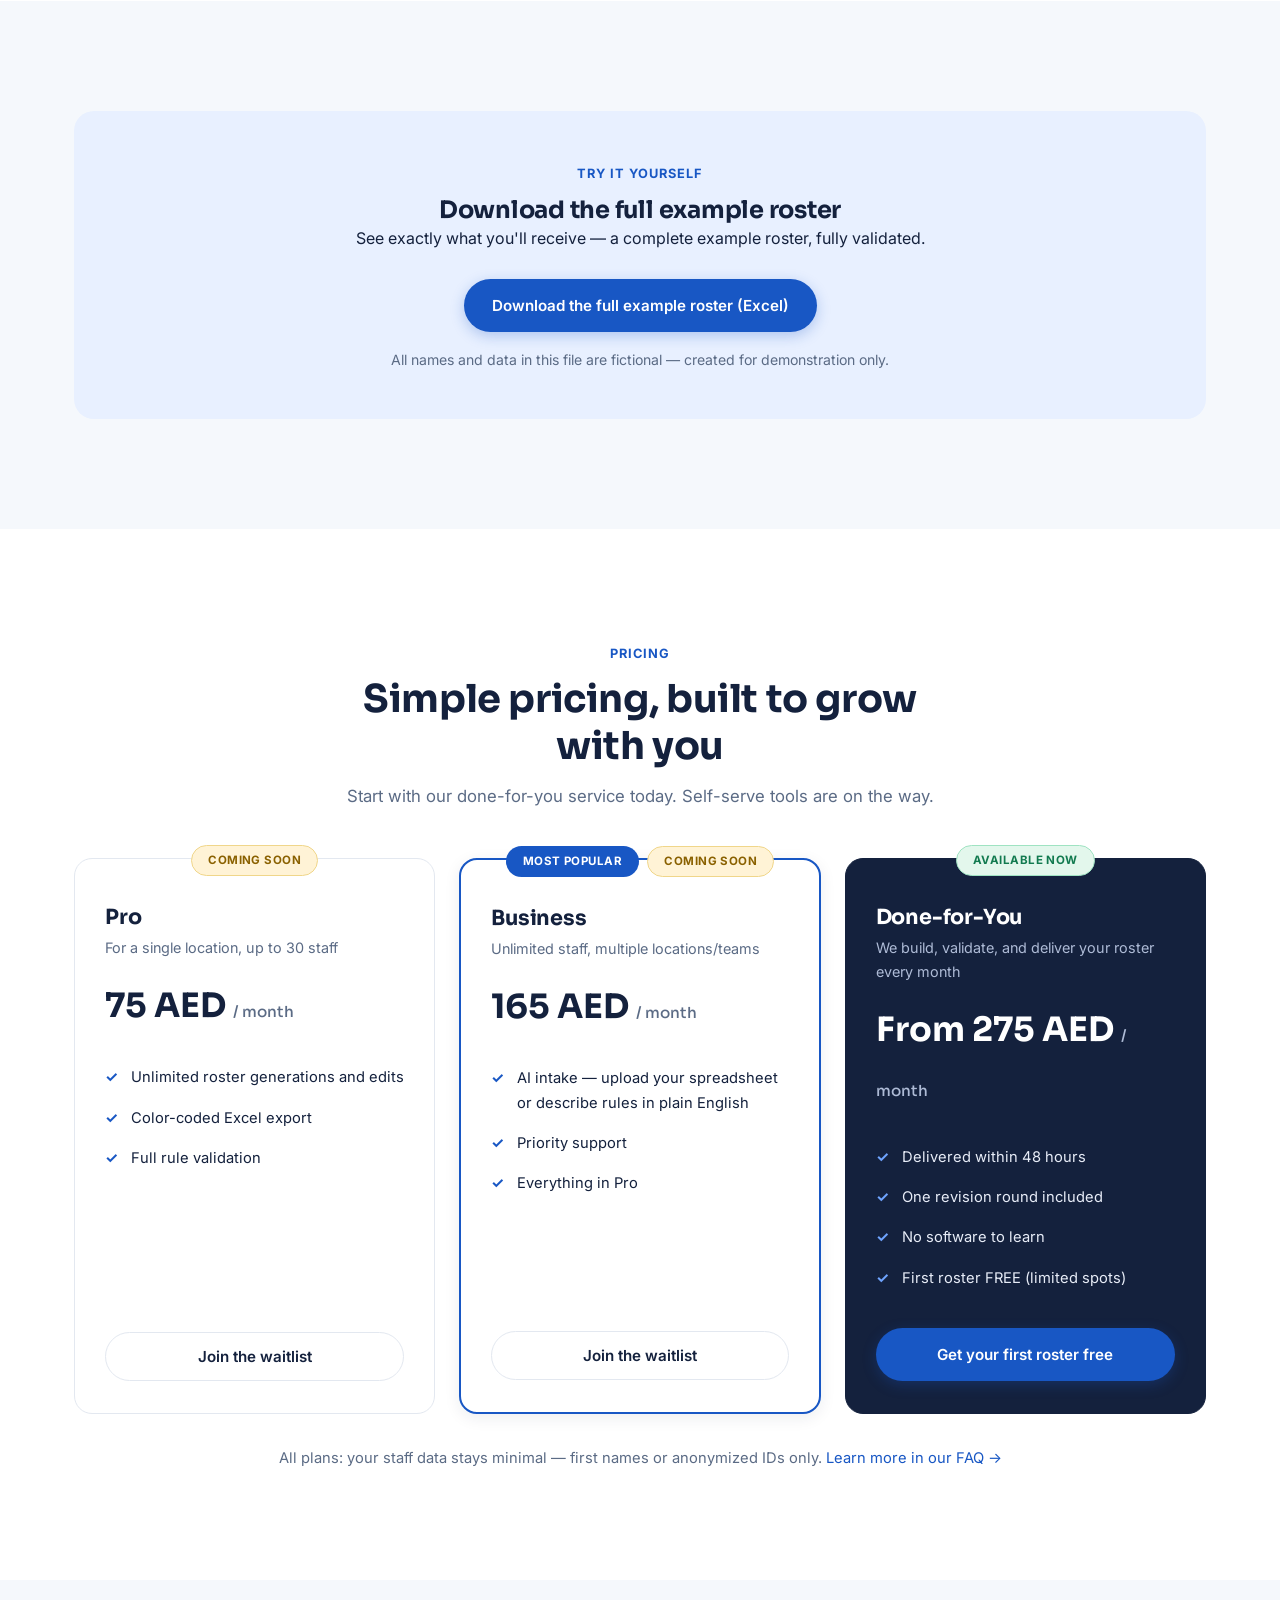
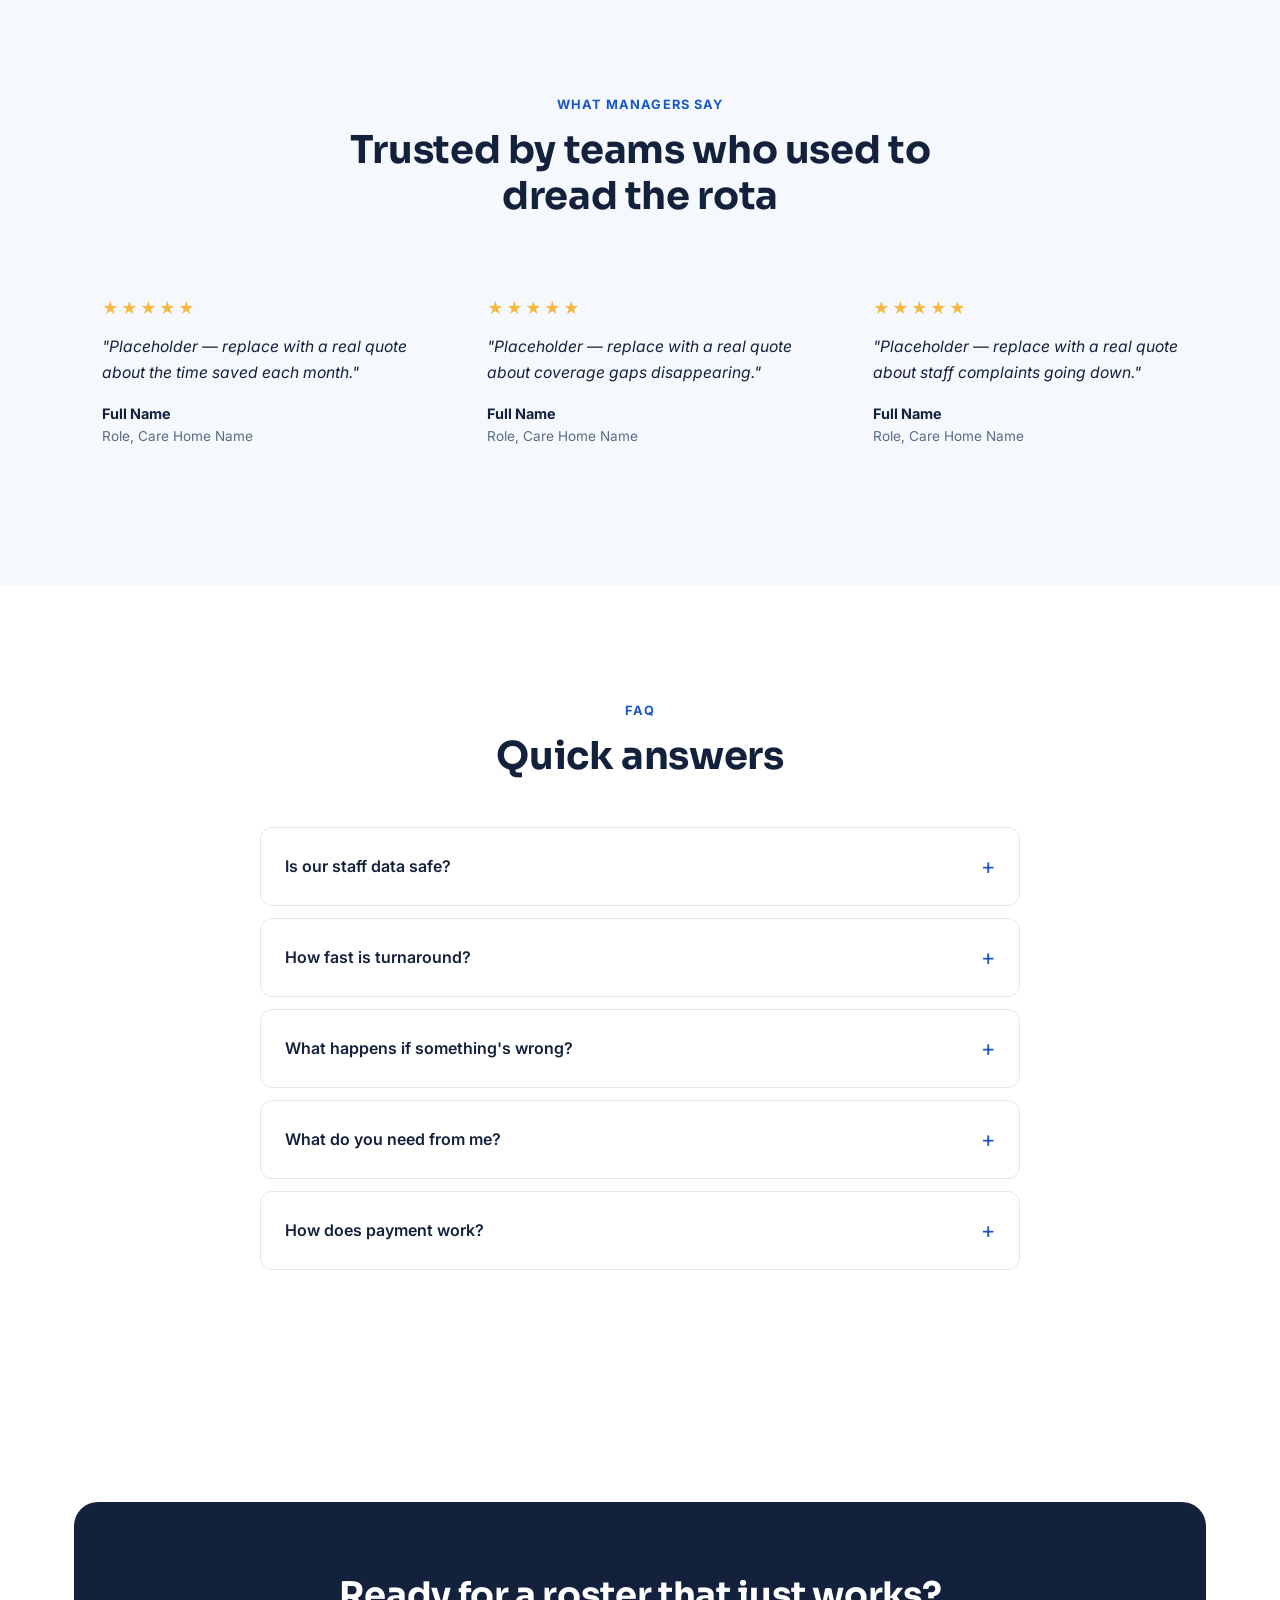
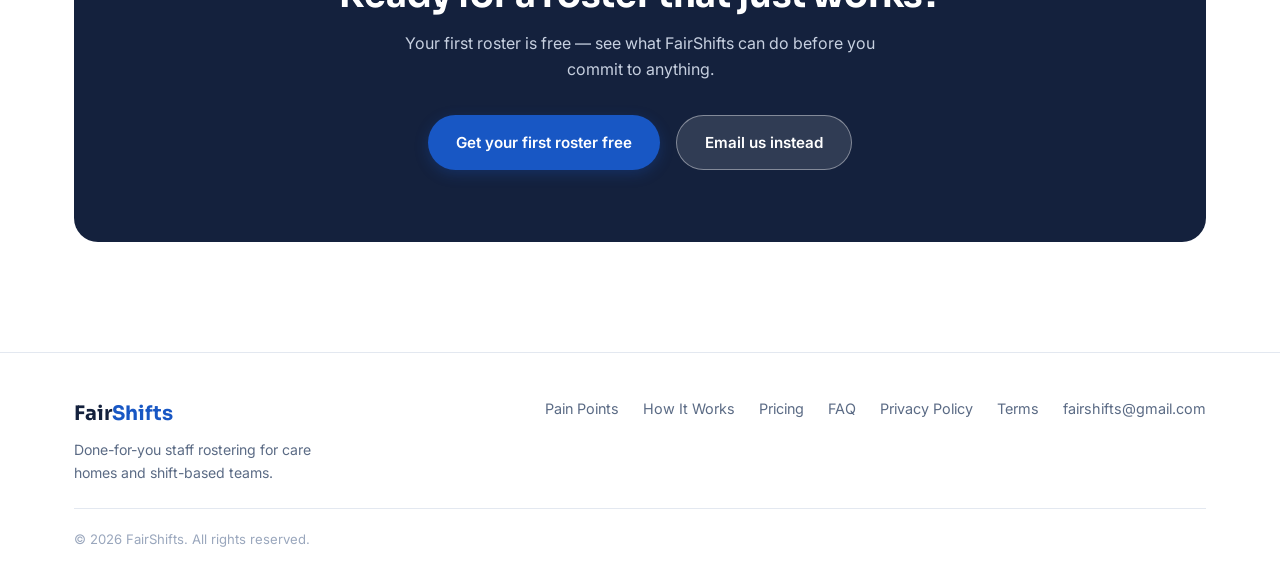
==== commit ea2fd00c: "Add files via upload" ====
--- a/index.html
+++ b/index.html
@@ -3,6 +3,12 @@
 <head>
 <meta charset="UTF-8">
 <meta name="viewport" content="width=device-width, initial-scale=1.0">
+<script>
+(function(){
+  var t = localStorage.getItem('fairshifts-theme') || (window.matchMedia('(prefers-color-scheme: dark)').matches ? 'dark' : 'light');
+  document.documentElement.setAttribute('data-theme', t);
+})();
+</script>
 <title>FairShifts — Done-for-You Staff Rosters, Delivered in 48 Hours</title>
 <meta name="description" content="FairShifts builds, validates, and delivers fair, fully compliant staff rosters for care homes and shift-based teams — ready in 48 hours, usually faster.">
 <meta property="og:title" content="FairShifts — Done-for-You Staff Rosters, Delivered in 48 Hours">
@@ -29,6 +35,10 @@
       <a class="btn btn-primary" data-open-modal="modal-free-roster" href="#">Get your first roster free</a>
     </nav>
     <div class="nav-right">
+      <button class="theme-toggle" aria-label="Toggle dark mode" aria-pressed="false">
+        <svg class="icon-sun" viewBox="0 0 24 24" fill="none" stroke="currentColor" stroke-width="1.8" stroke-linecap="round"><circle cx="12" cy="12" r="4.5"/><path d="M12 2v2.5M12 19.5V22M4.2 4.2l1.8 1.8M18 18l1.8 1.8M2 12h2.5M19.5 12H22M4.2 19.8l1.8-1.8M18 6l1.8-1.8"/></svg>
+        <svg class="icon-moon" viewBox="0 0 24 24" fill="none" stroke="currentColor" stroke-width="1.8" stroke-linecap="round" stroke-linejoin="round"><path d="M20 14.5A8 8 0 1 1 9.5 4a6.5 6.5 0 0 0 10.5 10.5z"/></svg>
+      </button>
       <a class="btn btn-primary" data-open-modal="modal-free-roster" href="#">Get your first roster free</a>
       <button class="nav-toggle" id="nav-toggle" aria-label="Menu" aria-expanded="false" aria-controls="nav-links">
         <span></span><span></span><span></span>
--- a/style.css
+++ b/style.css
@@ -13,10 +13,49 @@
   --green-bg:#e3f7ec;
   --green-text:#127a4f;
   --green-border:#9fe3c2;
+  --premium-bg:#14213d;
   --radius:12px;
   --shadow:0 4px 16px rgba(20,33,61,.08);
   --shadow-lg:0 16px 40px rgba(20,33,61,.16);
   --maxw:1180px;
+  color-scheme:light;
+}
+
+[data-theme="dark"]{
+  --white:#0f1621;
+  --bg-soft:#161f2e;
+  --ink:#eef2f8;
+  --muted:#93a1b8;
+  --blue:#5b93f0;
+  --blue-dark:#7fabf5;
+  --blue-light:rgba(91,147,240,.16);
+  --border:#263144;
+  --amber-bg:#333230;
+  --amber-text:#f0c060;
+  --amber-border:rgba(240,182,74,.35);
+  --green-bg:rgba(60,200,140,.14);
+  --green-text:#5ce0ab;
+  --green-border:rgba(60,200,140,.35);
+  --shadow:0 4px 16px rgba(0,0,0,.3);
+  --shadow-lg:0 16px 40px rgba(0,0,0,.45);
+  color-scheme:dark;
+}
+[data-theme="dark"] .card,
+[data-theme="dark"] details.faq,
+[data-theme="dark"] .shot{
+  background:#141c2b;
+}
+[data-theme="dark"] .price-card{
+  background:#141c2b;
+}
+[data-theme="dark"] .price-card--dfy{
+  background:var(--premium-bg);border-color:var(--premium-bg);
+}
+[data-theme="dark"] .site-nav{
+  background:rgba(15,22,33,.9);
+}
+[data-theme="dark"] .btn-secondary{
+  background:#141c2b;
 }
 *{margin:0;padding:0;box-sizing:border-box}
 html{scroll-behavior:smooth}
@@ -27,6 +66,11 @@
   line-height:1.65;
   overflow-x:hidden;
   -webkit-font-smoothing:antialiased;
+  transition:background-color .25s ease,color .25s ease;
+}
+.site-nav,.card,.price-card,details.faq,.testi-card,.shot,footer,
+.form-field input,.form-field select,.form-field textarea,.modal{
+  transition:background-color .25s ease,color .25s ease,border-color .25s ease;
 }
 h1,h2,h3,h4{
   font-family:'Sora',-apple-system,sans-serif;
@@ -78,6 +122,17 @@
 .nav-links a:hover{color:var(--blue)}
 .nav-links .btn{display:none}
 .nav-right{display:flex;align-items:center;gap:18px}
+.theme-toggle{
+  display:flex;align-items:center;justify-content:center;
+  width:38px;height:38px;border-radius:50%;border:1.5px solid var(--border);
+  background:var(--white);color:var(--ink);flex-shrink:0;
+  transition:background .15s ease,border-color .15s ease,transform .15s ease;
+}
+.theme-toggle:hover{border-color:var(--blue);color:var(--blue);transform:translateY(-1px)}
+.theme-toggle svg{width:19px;height:19px}
+.theme-toggle .icon-moon{display:none}
+[data-theme="dark"] .theme-toggle .icon-sun{display:none}
+[data-theme="dark"] .theme-toggle .icon-moon{display:block}
 .nav-toggle{
   display:none;background:none;border:none;padding:8px;
   flex-direction:column;gap:5px;
@@ -189,7 +244,7 @@
 }
 .price-card:hover{transform:translateY(-4px);box-shadow:var(--shadow-lg)}
 .price-card--popular{border:2px solid var(--blue);box-shadow:var(--shadow)}
-.price-card--dfy{background:var(--ink);border-color:var(--ink);color:#fff}
+.price-card--dfy{background:var(--premium-bg);border-color:var(--premium-bg);color:#fff}
 .price-card--dfy .price-card-sub,
 .price-card--dfy .price-amount small{color:#aebbd6}
 .price-card--dfy .price-list li{color:#e7ecf7}
@@ -239,7 +294,7 @@
 
 /* ---------- final CTA ---------- */
 .final-cta{
-  background:var(--ink);color:#fff;border-radius:24px;padding:clamp(48px,7vw,72px) 32px;text-align:center;
+  background:var(--premium-bg);color:#fff;border-radius:24px;padding:clamp(48px,7vw,72px) 32px;text-align:center;
 }
 .final-cta h2{color:#fff;font-size:clamp(1.6rem,3.5vw,2.2rem);margin-bottom:14px}
 .final-cta p{color:#c7d0e0;max-width:520px;margin:0 auto 32px}
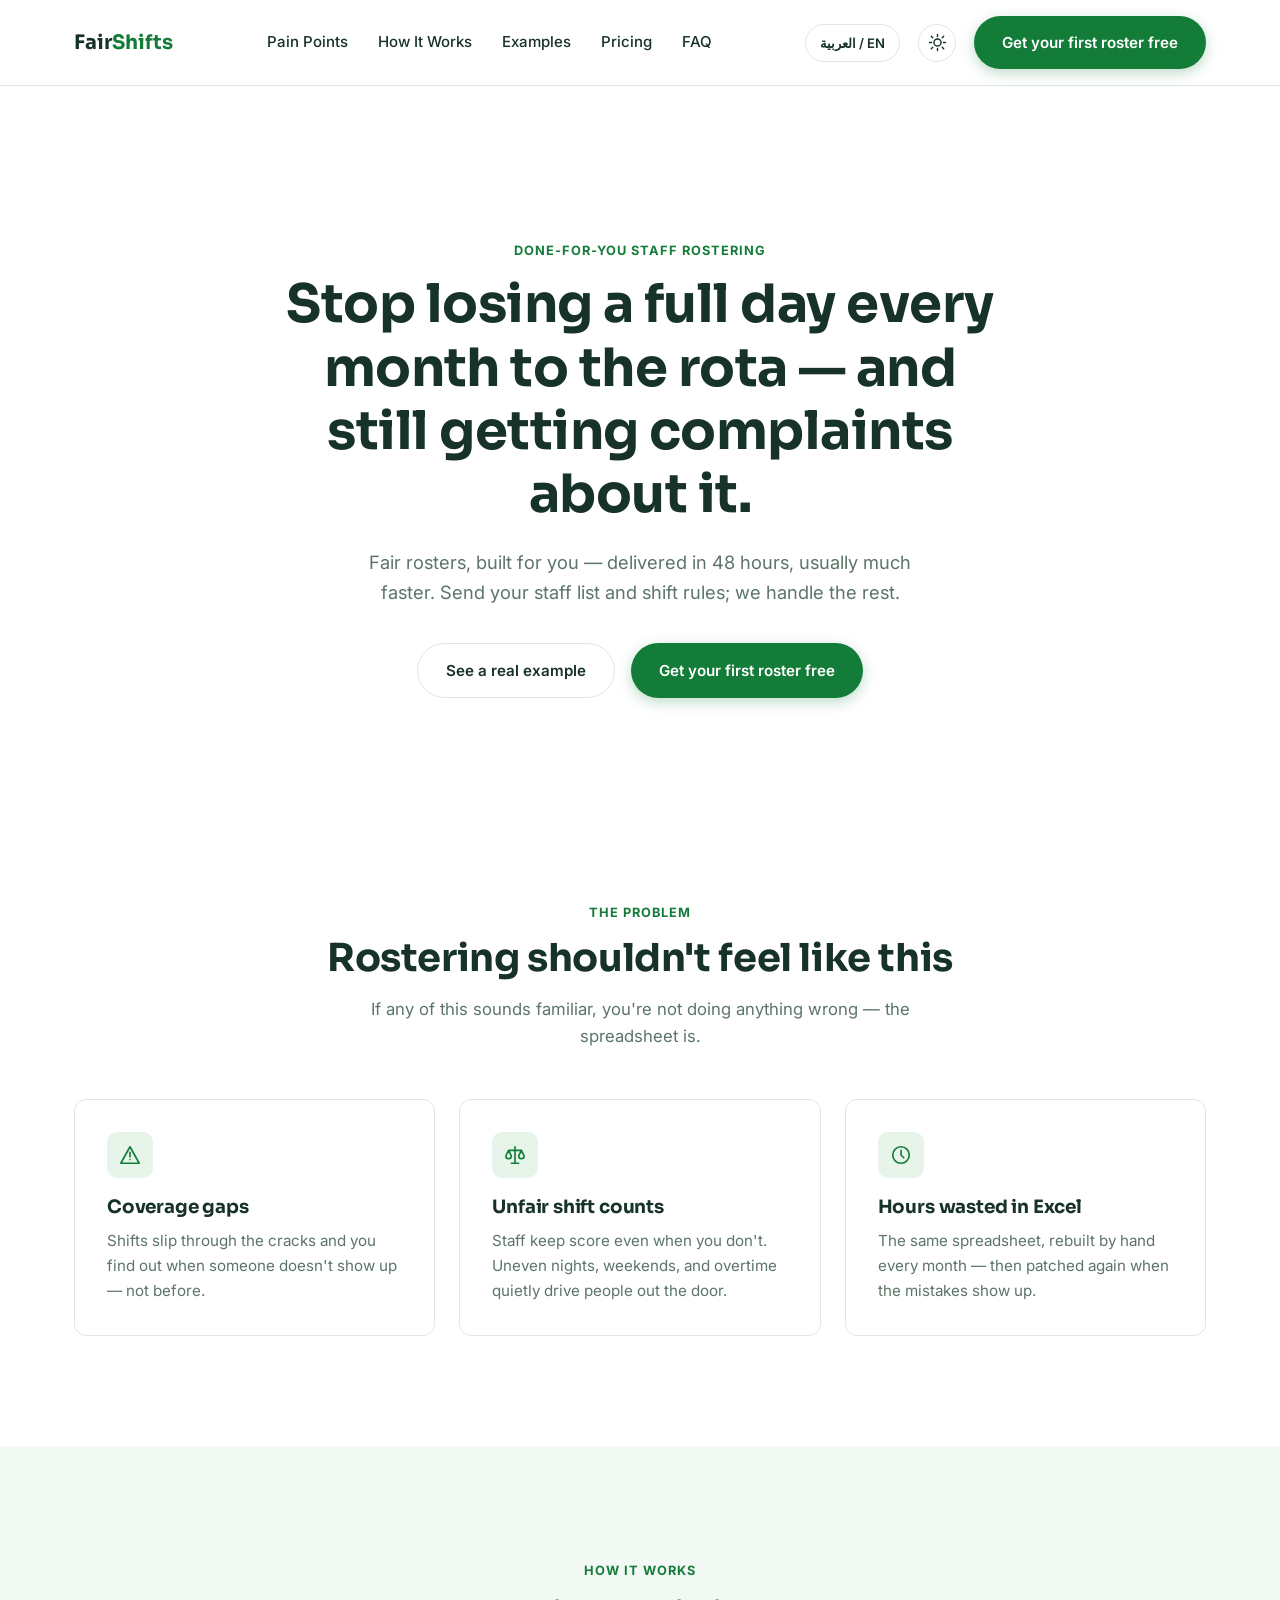
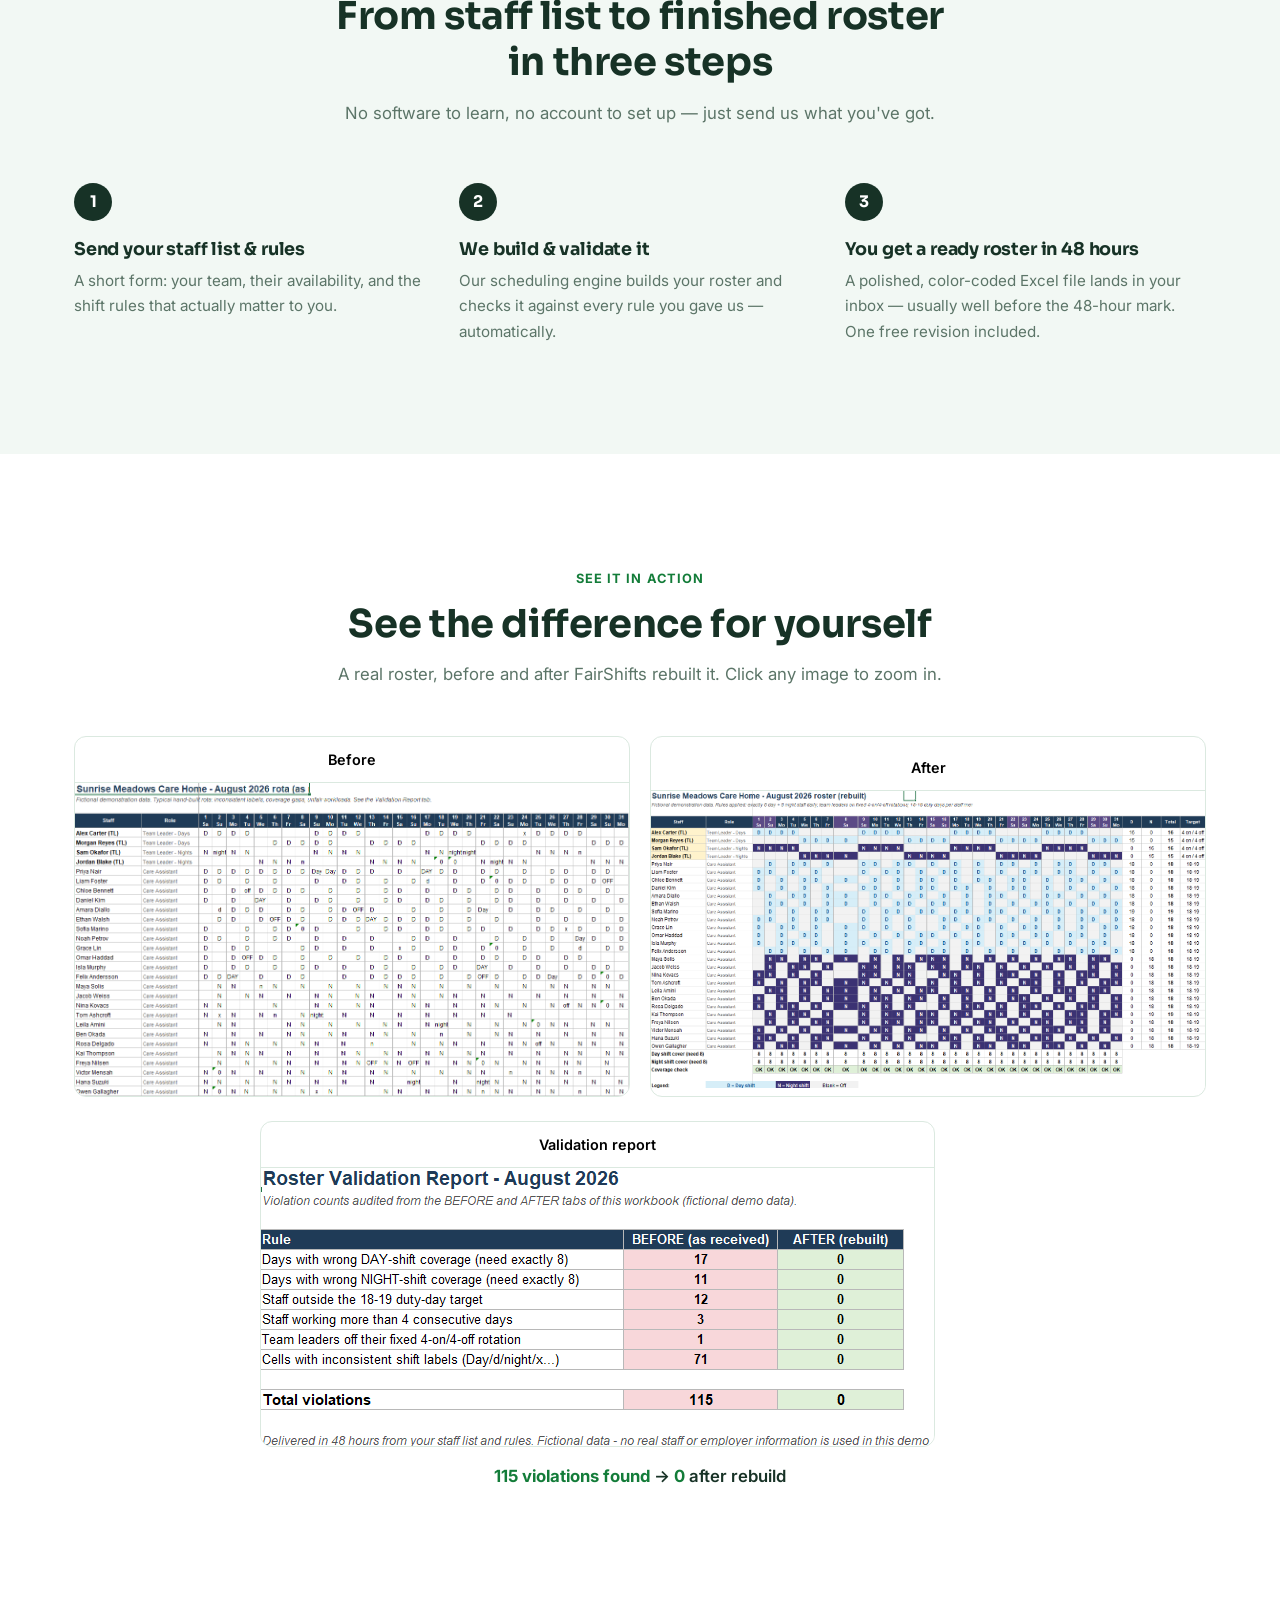
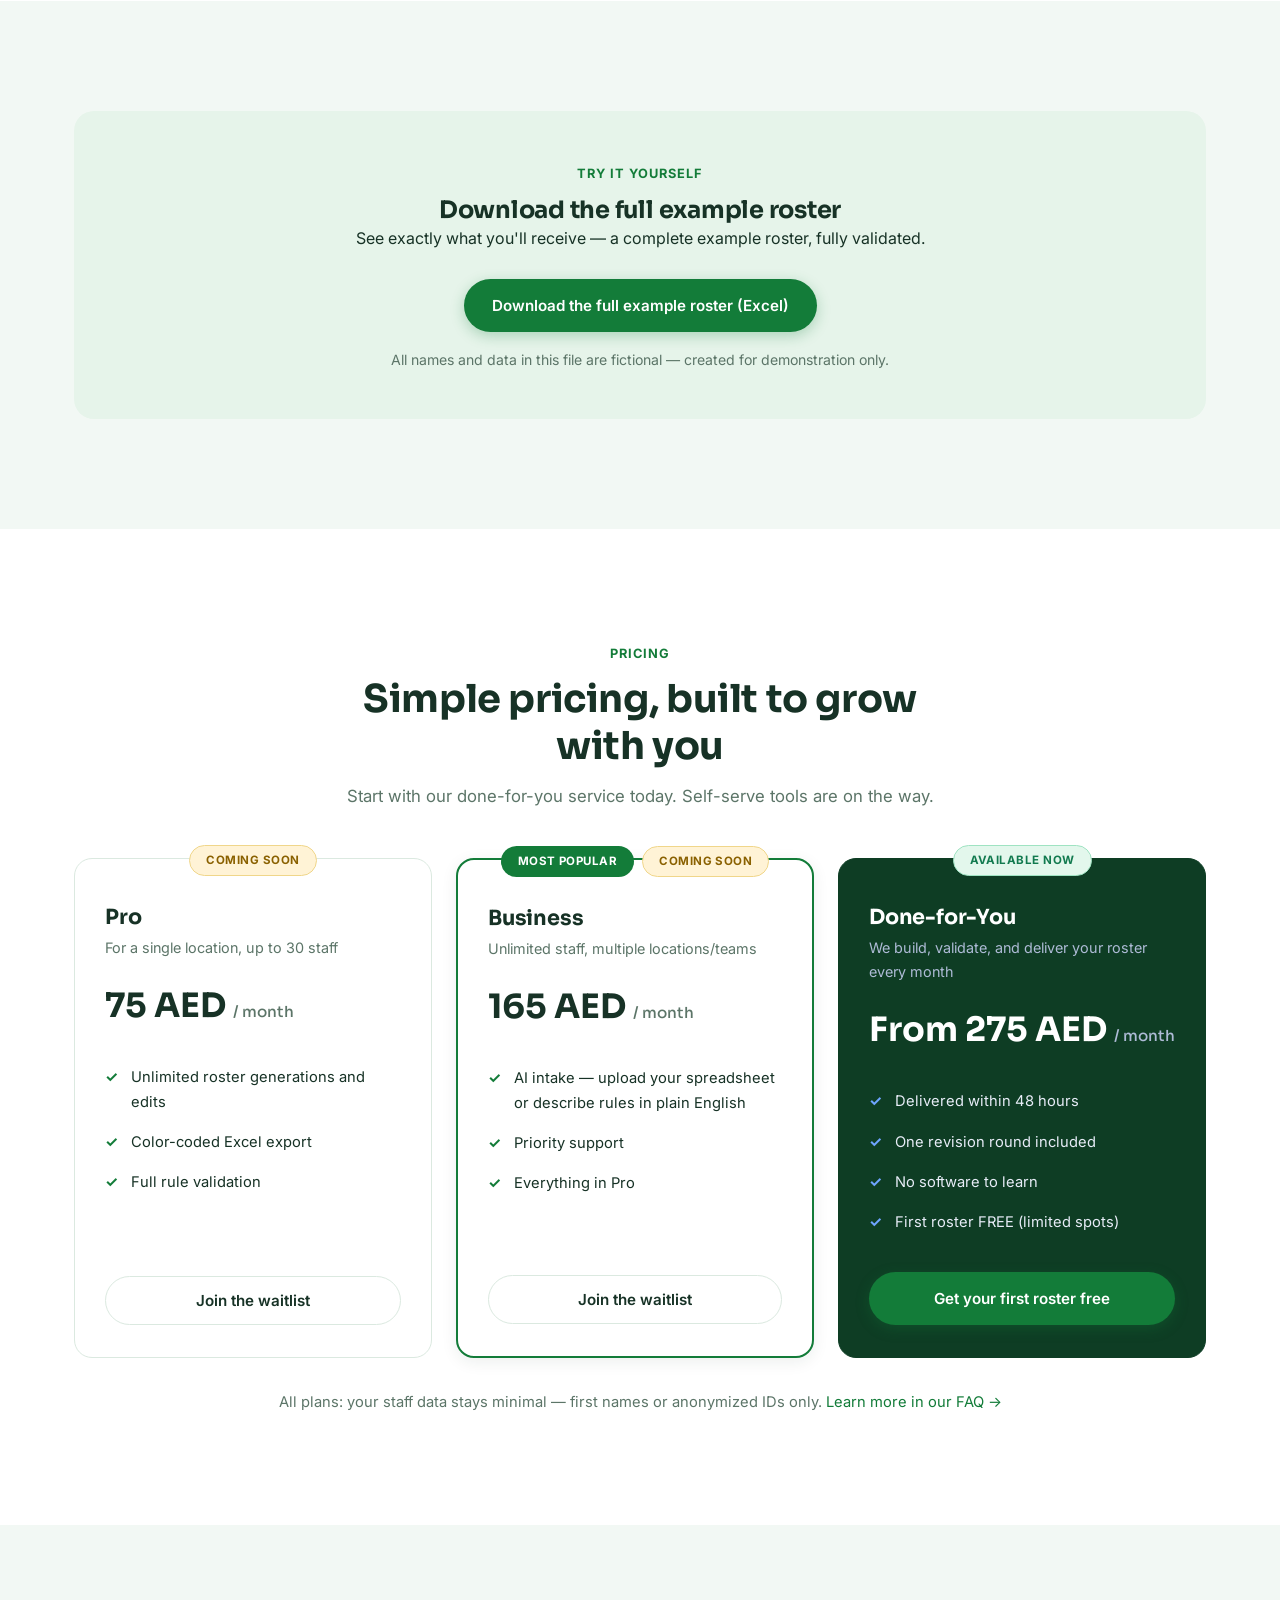
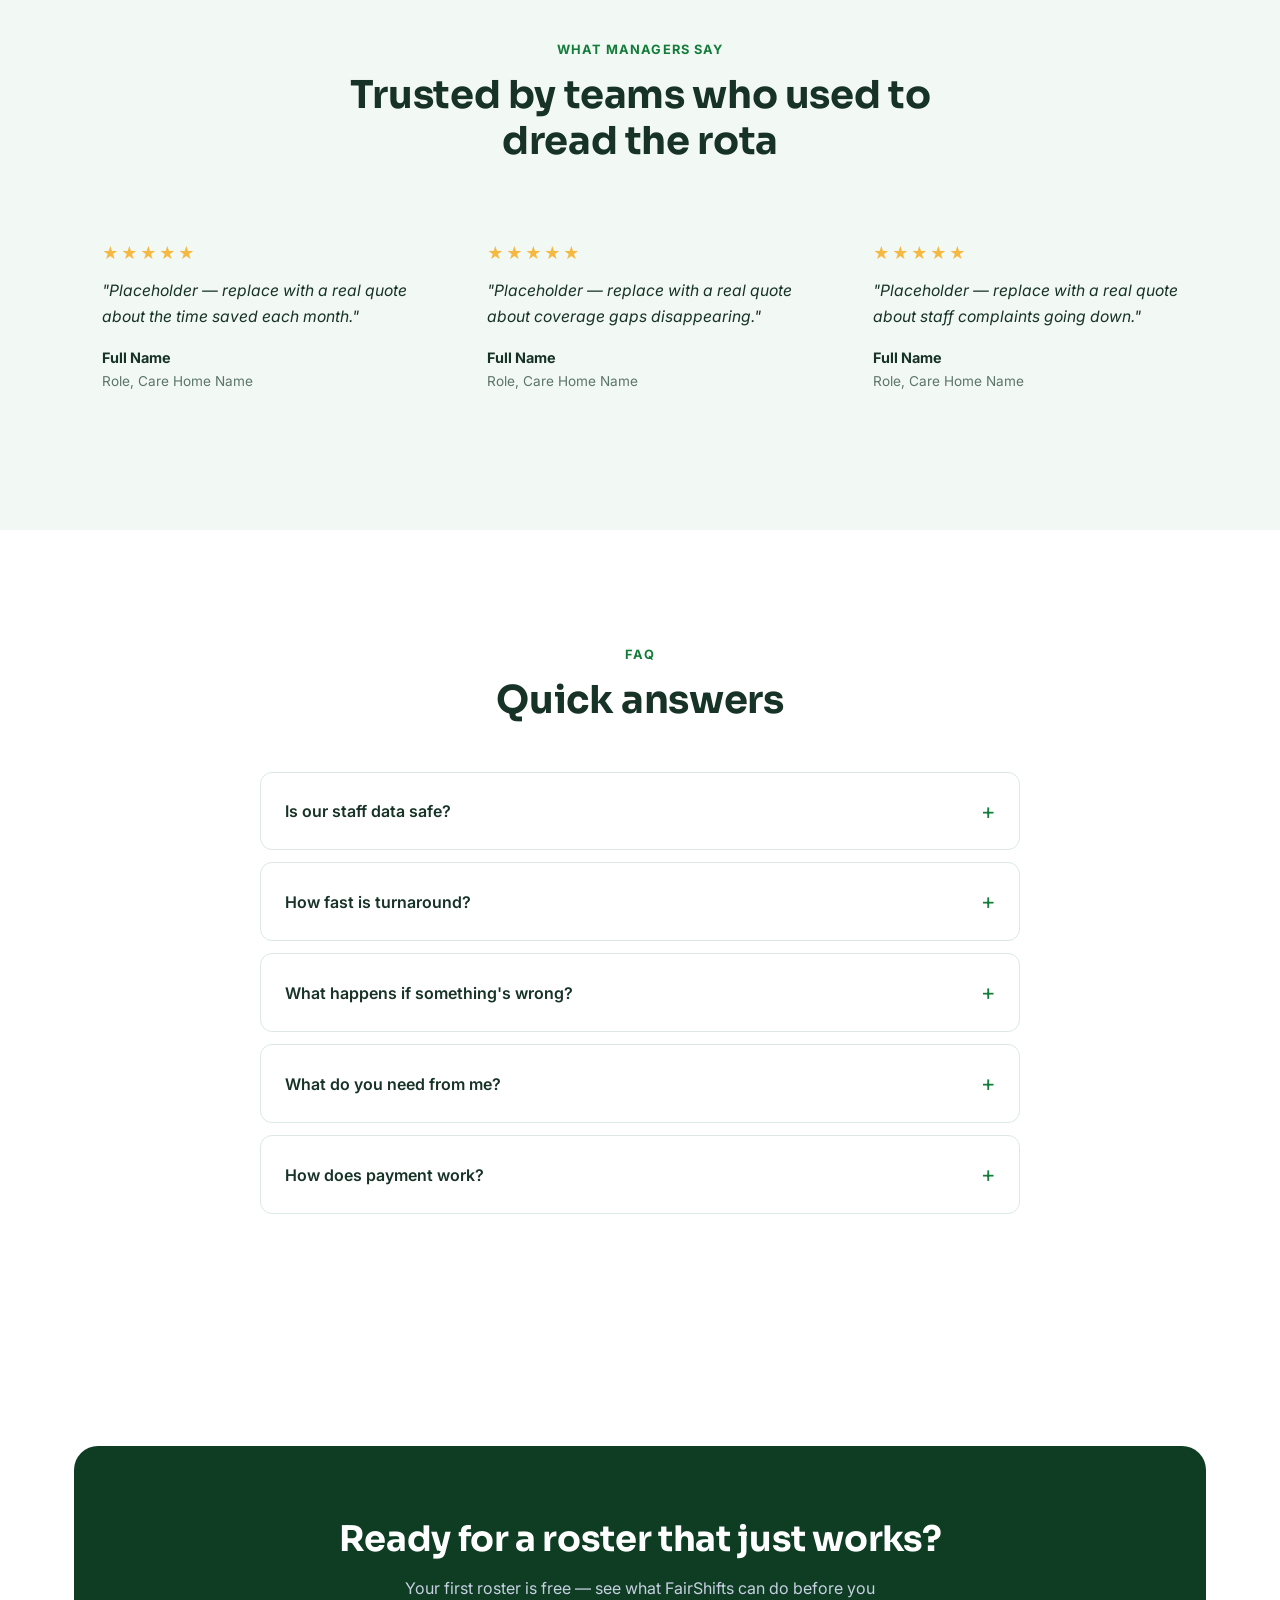
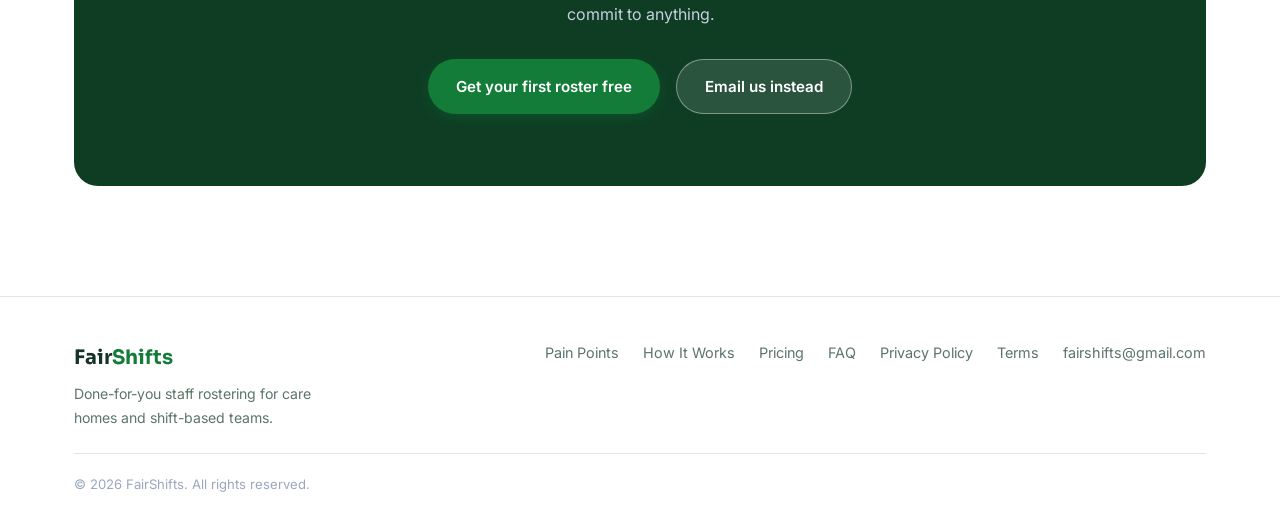
==== commit cb14802f: "Add files via upload" ====
--- a/index.html
+++ b/index.html
@@ -7,9 +7,12 @@
 (function(){
   var t = localStorage.getItem('fairshifts-theme') || (window.matchMedia('(prefers-color-scheme: dark)').matches ? 'dark' : 'light');
   document.documentElement.setAttribute('data-theme', t);
+  var l = localStorage.getItem('fairshifts-lang') || ((navigator.language || '').slice(0,2) === 'ar' ? 'ar' : 'en');
+  document.documentElement.setAttribute('lang', l);
+  document.documentElement.setAttribute('dir', l === 'ar' ? 'rtl' : 'ltr');
 })();
 </script>
-<title>FairShifts — Done-for-You Staff Rosters, Delivered in 48 Hours</title>
+<title data-i18n-title="meta.titleIndex">FairShifts — Done-for-You Staff Rosters, Delivered in 48 Hours</title>
 <meta name="description" content="FairShifts builds, validates, and delivers fair, fully compliant staff rosters for care homes and shift-based teams — ready in 48 hours, usually faster.">
 <meta property="og:title" content="FairShifts — Done-for-You Staff Rosters, Delivered in 48 Hours">
 <meta property="og:description" content="Send your staff list and shift rules. We build, validate, and deliver a ready-to-use roster in 48 hours — no software to learn.">
@@ -18,8 +21,9 @@
 <link rel="icon" type="image/svg+xml" href="images/favicon.svg">
 <link rel="preconnect" href="https://fonts.googleapis.com">
 <link rel="preconnect" href="https://fonts.gstatic.com" crossorigin>
-<link href="https://fonts.googleapis.com/css2?family=Inter:wght@400;500;600;700&family=Sora:wght@600;700&display=swap" rel="stylesheet">
+<link href="https://fonts.googleapis.com/css2?family=Inter:wght@400;500;600;700&family=Sora:wght@600;700&family=IBM+Plex+Sans+Arabic:wght@400;500;600;700&display=swap" rel="stylesheet">
 <link rel="stylesheet" href="style.css">
+<script src="translations.js"></script>
 </head>
 <body>
 
@@ -27,20 +31,23 @@
   <div class="nav-inner">
     <a href="#top" class="brand">Fair<span>Shifts</span></a>
     <nav class="nav-links" id="nav-links">
-      <a href="#pain">Pain Points</a>
-      <a href="#how-it-works">How It Works</a>
-      <a href="#showcase">Examples</a>
-      <a href="#pricing">Pricing</a>
-      <a href="#faq">FAQ</a>
-      <a class="btn btn-primary" data-open-modal="modal-free-roster" href="#">Get your first roster free</a>
+      <a href="#pain" data-i18n="nav.painPoints">Pain Points</a>
+      <a href="#how-it-works" data-i18n="nav.howItWorks">How It Works</a>
+      <a href="#showcase" data-i18n="nav.examples">Examples</a>
+      <a href="#pricing" data-i18n="nav.pricing">Pricing</a>
+      <a href="#faq" data-i18n="nav.faq">FAQ</a>
+      <a class="btn btn-primary" data-open-modal="modal-free-roster" href="#" data-i18n="nav.getFreeRoster">Get your first roster free</a>
     </nav>
     <div class="nav-right">
-      <button class="theme-toggle" aria-label="Toggle dark mode" aria-pressed="false">
+      <button class="lang-toggle" id="lang-toggle" type="button" aria-label="Switch language / تبديل اللغة">
+        <span>العربية / EN</span>
+      </button>
+      <button class="theme-toggle" aria-label="Toggle dark mode" data-i18n-aria-label="nav.toggleDark" aria-pressed="false">
         <svg class="icon-sun" viewBox="0 0 24 24" fill="none" stroke="currentColor" stroke-width="1.8" stroke-linecap="round"><circle cx="12" cy="12" r="4.5"/><path d="M12 2v2.5M12 19.5V22M4.2 4.2l1.8 1.8M18 18l1.8 1.8M2 12h2.5M19.5 12H22M4.2 19.8l1.8-1.8M18 6l1.8-1.8"/></svg>
         <svg class="icon-moon" viewBox="0 0 24 24" fill="none" stroke="currentColor" stroke-width="1.8" stroke-linecap="round" stroke-linejoin="round"><path d="M20 14.5A8 8 0 1 1 9.5 4a6.5 6.5 0 0 0 10.5 10.5z"/></svg>
       </button>
-      <a class="btn btn-primary" data-open-modal="modal-free-roster" href="#">Get your first roster free</a>
-      <button class="nav-toggle" id="nav-toggle" aria-label="Menu" aria-expanded="false" aria-controls="nav-links">
+      <a class="btn btn-primary" data-open-modal="modal-free-roster" href="#" data-i18n="nav.getFreeRoster">Get your first roster free</a>
+      <button class="nav-toggle" id="nav-toggle" aria-label="Menu" data-i18n-aria-label="nav.menu" aria-expanded="false" aria-controls="nav-links">
         <span></span><span></span><span></span>
       </button>
     </div>
@@ -52,12 +59,12 @@
   <!-- ============ HERO ============ -->
   <section class="hero">
     <div class="container hero-inner reveal">
-      <span class="eyebrow">Done-for-you staff rostering</span>
-      <h1>Stop losing a full day every month to the rota — and still getting complaints about it.</h1>
-      <p class="lead">Fair rosters, built for you — delivered in 48 hours, usually much faster. Send your staff list and shift rules; we handle the rest.</p>
+      <span class="eyebrow" data-i18n="hero.eyebrow">Done-for-you staff rostering</span>
+      <h1 data-i18n="hero.h1">Stop losing a full day every month to the rota — and still getting complaints about it.</h1>
+      <p class="lead" data-i18n="hero.lead">Fair rosters, built for you — delivered in 48 hours, usually much faster. Send your staff list and shift rules; we handle the rest.</p>
       <div class="hero-actions">
-        <a href="#showcase" class="btn btn-secondary">See a real example</a>
-        <a href="#" class="btn btn-primary" data-open-modal="modal-free-roster">Get your first roster free</a>
+        <a href="#showcase" class="btn btn-secondary" data-i18n="hero.seeExample">See a real example</a>
+        <a href="#" class="btn btn-primary" data-open-modal="modal-free-roster" data-i18n="nav.getFreeRoster">Get your first roster free</a>
       </div>
     </div>
   </section>
@@ -66,31 +73,31 @@
   <section class="section" id="pain">
     <div class="container">
       <div class="section-head reveal">
-        <span class="eyebrow">The problem</span>
-        <h2>Rostering shouldn't feel like this</h2>
-        <p>If any of this sounds familiar, you're not doing anything wrong — the spreadsheet is.</p>
+        <span class="eyebrow" data-i18n="pain.eyebrow">The problem</span>
+        <h2 data-i18n="pain.h2">Rostering shouldn't feel like this</h2>
+        <p data-i18n="pain.lead">If any of this sounds familiar, you're not doing anything wrong — the spreadsheet is.</p>
       </div>
       <div class="grid-3 reveal-group">
         <div class="card">
           <div class="icon" aria-hidden="true">
             <svg width="22" height="22" viewBox="0 0 24 24" fill="none" stroke="currentColor" stroke-width="1.8" stroke-linecap="round" stroke-linejoin="round"><path d="M12 3 2 21h20L12 3z"/><line x1="12" y1="9" x2="12" y2="14"/><line x1="12" y1="17" x2="12.01" y2="17"/></svg>
           </div>
-          <h3>Coverage gaps</h3>
-          <p>Shifts slip through the cracks and you find out when someone doesn't show up — not before.</p>
+          <h3 data-i18n="pain.gaps.title">Coverage gaps</h3>
+          <p data-i18n="pain.gaps.body">Shifts slip through the cracks and you find out when someone doesn't show up — not before.</p>
         </div>
         <div class="card">
           <div class="icon" aria-hidden="true">
             <svg width="22" height="22" viewBox="0 0 24 24" fill="none" stroke="currentColor" stroke-width="1.8" stroke-linecap="round" stroke-linejoin="round"><path d="M12 3v18M5 7l-3 6a3 3 0 0 0 6 0l-3-6zM19 7l-3 6a3 3 0 0 0 6 0l-3-6zM5 7h14M8 21h8"/></svg>
           </div>
-          <h3>Unfair shift counts</h3>
-          <p>Staff keep score even when you don't. Uneven nights, weekends, and overtime quietly drive people out the door.</p>
+          <h3 data-i18n="pain.unfair.title">Unfair shift counts</h3>
+          <p data-i18n="pain.unfair.body">Staff keep score even when you don't. Uneven nights, weekends, and overtime quietly drive people out the door.</p>
         </div>
         <div class="card">
           <div class="icon" aria-hidden="true">
             <svg width="22" height="22" viewBox="0 0 24 24" fill="none" stroke="currentColor" stroke-width="1.8" stroke-linecap="round" stroke-linejoin="round"><circle cx="12" cy="12" r="9"/><path d="M12 7v5l3 3"/></svg>
           </div>
-          <h3>Hours wasted in Excel</h3>
-          <p>The same spreadsheet, rebuilt by hand every month — then patched again when the mistakes show up.</p>
+          <h3 data-i18n="pain.excel.title">Hours wasted in Excel</h3>
+          <p data-i18n="pain.excel.body">The same spreadsheet, rebuilt by hand every month — then patched again when the mistakes show up.</p>
         </div>
       </div>
     </div>
@@ -100,25 +107,25 @@
   <section class="section section-soft" id="how-it-works">
     <div class="container">
       <div class="section-head reveal">
-        <span class="eyebrow">How it works</span>
-        <h2>From staff list to finished roster in three steps</h2>
-        <p>No software to learn, no account to set up — just send us what you've got.</p>
+        <span class="eyebrow" data-i18n="how.eyebrow">How it works</span>
+        <h2 data-i18n="how.h2">From staff list to finished roster in three steps</h2>
+        <p data-i18n="how.lead">No software to learn, no account to set up — just send us what you've got.</p>
       </div>
       <div class="grid-3 reveal-group">
         <div class="step">
           <div class="num">1</div>
-          <h3>Send your staff list &amp; rules</h3>
-          <p>A short form: your team, their availability, and the shift rules that actually matter to you.</p>
+          <h3 data-i18n="how.step1.title">Send your staff list &amp; rules</h3>
+          <p data-i18n="how.step1.body">A short form: your team, their availability, and the shift rules that actually matter to you.</p>
         </div>
         <div class="step">
           <div class="num">2</div>
-          <h3>We build &amp; validate it</h3>
-          <p>Our scheduling engine builds your roster and checks it against every rule you gave us — automatically.</p>
+          <h3 data-i18n="how.step2.title">We build &amp; validate it</h3>
+          <p data-i18n="how.step2.body">Our scheduling engine builds your roster and checks it against every rule you gave us — automatically.</p>
         </div>
         <div class="step">
           <div class="num">3</div>
-          <h3>You get a ready roster in 48 hours</h3>
-          <p>A polished, color-coded Excel file lands in your inbox — usually well before the 48-hour mark. One free revision included.</p>
+          <h3 data-i18n="how.step3.title">You get a ready roster in 48 hours</h3>
+          <p data-i18n="how.step3.body">A polished, color-coded Excel file lands in your inbox — usually well before the 48-hour mark. One free revision included.</p>
         </div>
       </div>
     </div>
@@ -128,26 +135,26 @@
   <section class="section" id="showcase">
     <div class="container">
       <div class="section-head reveal">
-        <span class="eyebrow">See it in action</span>
-        <h2>See the difference for yourself</h2>
-        <p>A real roster, before and after FairShifts rebuilt it. Click any image to zoom in.</p>
+        <span class="eyebrow" data-i18n="showcase.eyebrow">See it in action</span>
+        <h2 data-i18n="showcase.h2">See the difference for yourself</h2>
+        <p data-i18n="showcase.lead">A real roster, before and after FairShifts rebuilt it. Click any image to zoom in.</p>
       </div>
       <div class="showcase-grid reveal-group">
-        <button class="shot" data-lightbox type="button" aria-label="View the before roster full-size">
-          <div class="shot-label">Before</div>
-          <img src="images/before.png" alt="A messy, unvalidated staff roster spreadsheet full of scheduling conflicts">
+        <button class="shot" data-lightbox type="button" aria-label="View the before roster full-size" data-i18n-aria-label="showcase.ariaBefore">
+          <div class="shot-label" data-i18n="showcase.before">Before</div>
+          <img src="images/before.png" alt="A messy, unvalidated staff roster spreadsheet full of scheduling conflicts" data-i18n-alt="showcase.altBefore">
         </button>
-        <button class="shot" data-lightbox type="button" aria-label="View the after roster full-size">
-          <div class="shot-label">After</div>
-          <img src="images/after.png" alt="The same roster after FairShifts rebuilt it, clean and color-coded">
+        <button class="shot" data-lightbox type="button" aria-label="View the after roster full-size" data-i18n-aria-label="showcase.ariaAfter">
+          <div class="shot-label" data-i18n="showcase.after">After</div>
+          <img src="images/after.png" alt="The same roster after FairShifts rebuilt it, clean and color-coded" data-i18n-alt="showcase.altAfter">
         </button>
       </div>
       <div class="validation-wrap reveal">
-        <button class="shot" data-lightbox type="button" aria-label="View the validation report full-size">
-          <div class="shot-label">Validation report</div>
-          <img src="images/validation.png" alt="Rule validation report showing zero remaining violations after rebuild">
+        <button class="shot" data-lightbox type="button" aria-label="View the validation report full-size" data-i18n-aria-label="showcase.ariaValidation">
+          <div class="shot-label" data-i18n="showcase.validationLabel">Validation report</div>
+          <img src="images/validation.png" alt="Rule validation report showing zero remaining violations after rebuild" data-i18n-alt="showcase.altValidation">
         </button>
-        <p class="validation-caption"><b>115 violations found</b> → <b>0</b> after rebuild</p>
+        <p class="validation-caption" data-i18n-html="showcase.captionHtml"><b>115 violations found</b> → <b>0</b> after rebuild</p>
       </div>
     </div>
   </section>
@@ -156,13 +163,13 @@
   <section class="section section-soft" id="download">
     <div class="container">
       <div class="download-box reveal">
-        <span class="eyebrow">Try it yourself</span>
-        <h2>Download the full example roster</h2>
-        <p>See exactly what you'll receive — a complete example roster, fully validated.</p>
+        <span class="eyebrow" data-i18n="download.eyebrow">Try it yourself</span>
+        <h2 data-i18n="download.h2">Download the full example roster</h2>
+        <p data-i18n="download.lead">See exactly what you'll receive — a complete example roster, fully validated.</p>
         <div style="margin-top:28px">
-          <a class="btn btn-primary" href="DEMO_Roster_BeforeAfter_Aug2026.xlsx" download="FairShifts-Example-Roster.xlsx">Download the full example roster (Excel)</a>
-        </div>
-        <p class="note">All names and data in this file are fictional — created for demonstration only.</p>
+          <a class="btn btn-primary" href="DEMO_Roster_BeforeAfter_Aug2026.xlsx" download="FairShifts-Example-Roster.xlsx" data-i18n="download.button">Download the full example roster (Excel)</a>
+        </div>
+        <p class="note" data-i18n="download.note">All names and data in this file are fictional — created for demonstration only.</p>
       </div>
     </div>
   </section>
@@ -171,54 +178,54 @@
   <section class="section" id="pricing">
     <div class="container">
       <div class="section-head reveal">
-        <span class="eyebrow">Pricing</span>
-        <h2>Simple pricing, built to grow with you</h2>
-        <p>Start with our done-for-you service today. Self-serve tools are on the way.</p>
+        <span class="eyebrow" data-i18n="pricing.eyebrow">Pricing</span>
+        <h2 data-i18n="pricing.h2">Simple pricing, built to grow with you</h2>
+        <p data-i18n="pricing.lead">Start with our done-for-you service today. Self-serve tools are on the way.</p>
       </div>
       <div class="pricing-grid reveal-group">
 
         <div class="price-card">
-          <div class="badge-row"><span class="badge badge-soon">Coming soon</span></div>
-          <h3>Pro</h3>
-          <p class="price-card-sub">For a single location, up to 30 staff</p>
-          <div class="price-amount">75 AED <small>/ month</small></div>
+          <div class="badge-row"><span class="badge badge-soon" data-i18n="pricing.badgeSoon">Coming soon</span></div>
+          <h3 data-i18n="pricing.pro.title">Pro</h3>
+          <p class="price-card-sub" data-i18n="pricing.pro.sub">For a single location, up to 30 staff</p>
+          <div class="price-amount"><span data-i18n="pricing.pro.amount">75 AED</span> <small data-i18n="pricing.perMonth">/ month</small></div>
           <ul class="price-list">
-            <li>Unlimited roster generations and edits</li>
-            <li>Color-coded Excel export</li>
-            <li>Full rule validation</li>
+            <li data-i18n="pricing.pro.f1">Unlimited roster generations and edits</li>
+            <li data-i18n="pricing.pro.f2">Color-coded Excel export</li>
+            <li data-i18n="pricing.pro.f3">Full rule validation</li>
           </ul>
-          <button class="btn btn-secondary btn-block" data-open-modal="modal-waitlist">Join the waitlist</button>
+          <button class="btn btn-secondary btn-block" data-open-modal="modal-waitlist" data-i18n="pricing.joinWaitlist">Join the waitlist</button>
         </div>
 
         <div class="price-card price-card--popular">
-          <div class="badge-row"><span class="badge badge-popular">Most popular</span><span class="badge badge-soon">Coming soon</span></div>
-          <h3>Business</h3>
-          <p class="price-card-sub">Unlimited staff, multiple locations/teams</p>
-          <div class="price-amount">165 AED <small>/ month</small></div>
+          <div class="badge-row"><span class="badge badge-popular" data-i18n="pricing.badgePopular">Most popular</span><span class="badge badge-soon" data-i18n="pricing.badgeSoon">Coming soon</span></div>
+          <h3 data-i18n="pricing.business.title">Business</h3>
+          <p class="price-card-sub" data-i18n="pricing.business.sub">Unlimited staff, multiple locations/teams</p>
+          <div class="price-amount"><span data-i18n="pricing.business.amount">165 AED</span> <small data-i18n="pricing.perMonth">/ month</small></div>
           <ul class="price-list">
-            <li>AI intake — upload your spreadsheet or describe rules in plain English</li>
-            <li>Priority support</li>
-            <li>Everything in Pro</li>
+            <li data-i18n="pricing.business.f1">AI intake — upload your spreadsheet or describe rules in plain English</li>
+            <li data-i18n="pricing.business.f2">Priority support</li>
+            <li data-i18n="pricing.business.f3">Everything in Pro</li>
           </ul>
-          <button class="btn btn-secondary btn-block" data-open-modal="modal-waitlist">Join the waitlist</button>
+          <button class="btn btn-secondary btn-block" data-open-modal="modal-waitlist" data-i18n="pricing.joinWaitlist">Join the waitlist</button>
         </div>
 
         <div class="price-card price-card--dfy">
-          <div class="badge-row"><span class="badge badge-live">Available now</span></div>
-          <h3>Done-for-You</h3>
-          <p class="price-card-sub">We build, validate, and deliver your roster every month</p>
-          <div class="price-amount">From 275 AED <small>/ month</small></div>
+          <div class="badge-row"><span class="badge badge-live" data-i18n="pricing.badgeLive">Available now</span></div>
+          <h3 data-i18n="pricing.dfy.title">Done-for-You</h3>
+          <p class="price-card-sub" data-i18n="pricing.dfy.sub">We build, validate, and deliver your roster every month</p>
+          <div class="price-amount"><span data-i18n="pricing.dfy.amount">From 275 AED</span> <small data-i18n="pricing.perMonth">/ month</small></div>
           <ul class="price-list">
-            <li>Delivered within 48 hours</li>
-            <li>One revision round included</li>
-            <li>No software to learn</li>
-            <li>First roster FREE (limited spots)</li>
+            <li data-i18n="pricing.dfy.f1">Delivered within 48 hours</li>
+            <li data-i18n="pricing.dfy.f2">One revision round included</li>
+            <li data-i18n="pricing.dfy.f3">No software to learn</li>
+            <li data-i18n="pricing.dfy.f4">First roster FREE (limited spots)</li>
           </ul>
-          <a class="btn btn-primary btn-block" href="#" data-open-modal="modal-free-roster">Get your first roster free</a>
-        </div>
-
-      </div>
-      <p class="pricing-note">All plans: your staff data stays minimal — first names or anonymized IDs only. <a href="#faq-privacy">Learn more in our FAQ →</a></p>
+          <a class="btn btn-primary btn-block" href="#" data-open-modal="modal-free-roster" data-i18n="nav.getFreeRoster">Get your first roster free</a>
+        </div>
+
+      </div>
+      <p class="pricing-note" data-i18n-html="pricing.noteHtml">All plans: your staff data stays minimal — first names or anonymized IDs only. <a href="#faq-privacy">Learn more in our FAQ →</a></p>
     </div>
   </section>
 
@@ -226,27 +233,27 @@
   <section class="section section-soft" id="testimonials">
     <div class="container">
       <div class="section-head reveal">
-        <span class="eyebrow">What managers say</span>
-        <h2>Trusted by teams who used to dread the rota</h2>
+        <span class="eyebrow" data-i18n="testi.eyebrow">What managers say</span>
+        <h2 data-i18n="testi.h2">Trusted by teams who used to dread the rota</h2>
       </div>
       <div class="grid-3 reveal-group">
         <div class="testi-card">
           <div class="testi-stars">★★★★★</div>
-          <p class="testi-quote">"Placeholder — replace with a real quote about the time saved each month."</p>
-          <div class="testi-name">Full Name</div>
-          <div class="testi-role">Role, Care Home Name</div>
+          <p class="testi-quote" data-i18n="testi.quote1">"Placeholder — replace with a real quote about the time saved each month."</p>
+          <div class="testi-name" data-i18n="testi.name">Full Name</div>
+          <div class="testi-role" data-i18n="testi.role">Role, Care Home Name</div>
         </div>
         <div class="testi-card">
           <div class="testi-stars">★★★★★</div>
-          <p class="testi-quote">"Placeholder — replace with a real quote about coverage gaps disappearing."</p>
-          <div class="testi-name">Full Name</div>
-          <div class="testi-role">Role, Care Home Name</div>
+          <p class="testi-quote" data-i18n="testi.quote2">"Placeholder — replace with a real quote about coverage gaps disappearing."</p>
+          <div class="testi-name" data-i18n="testi.name">Full Name</div>
+          <div class="testi-role" data-i18n="testi.role">Role, Care Home Name</div>
         </div>
         <div class="testi-card">
           <div class="testi-stars">★★★★★</div>
-          <p class="testi-quote">"Placeholder — replace with a real quote about staff complaints going down."</p>
-          <div class="testi-name">Full Name</div>
-          <div class="testi-role">Role, Care Home Name</div>
+          <p class="testi-quote" data-i18n="testi.quote3">"Placeholder — replace with a real quote about staff complaints going down."</p>
+          <div class="testi-name" data-i18n="testi.name">Full Name</div>
+          <div class="testi-role" data-i18n="testi.role">Role, Care Home Name</div>
         </div>
       </div>
     </div>
@@ -256,29 +263,29 @@
   <section class="section" id="faq">
     <div class="container">
       <div class="section-head reveal">
-        <span class="eyebrow">FAQ</span>
-        <h2>Quick answers</h2>
+        <span class="eyebrow" data-i18n="faq.eyebrow">FAQ</span>
+        <h2 data-i18n="faq.h2">Quick answers</h2>
       </div>
       <div style="max-width:760px;margin:0 auto" class="reveal">
         <details class="faq" id="faq-privacy">
-          <summary>Is our staff data safe?</summary>
-          <div class="a">We only ever need first names or anonymized IDs — never anything sensitive like addresses, ID numbers, or phone numbers. Your staff's privacy is protected by design, not just policy. Read our <a href="privacy.html">Privacy Policy</a> for details.</div>
+          <summary data-i18n="faq.q1">Is our staff data safe?</summary>
+          <div class="a" data-i18n-html="faq.a1Html">We only ever need first names or anonymized IDs — never anything sensitive like addresses, ID numbers, or phone numbers. Your staff's privacy is protected by design, not just policy. Read our <a href="privacy.html">Privacy Policy</a> for details.</div>
         </details>
         <details class="faq">
-          <summary>How fast is turnaround?</summary>
-          <div class="a">48 hours from when we receive your staff list and shift rules — most rosters come back well before that.</div>
+          <summary data-i18n="faq.q2">How fast is turnaround?</summary>
+          <div class="a" data-i18n="faq.a2">48 hours from when we receive your staff list and shift rules — most rosters come back well before that.</div>
         </details>
         <details class="faq">
-          <summary>What happens if something's wrong?</summary>
-          <div class="a">One revision round is included with every roster, free. If we got something wrong, we'll fix it — no extra charge.</div>
+          <summary data-i18n="faq.q3">What happens if something's wrong?</summary>
+          <div class="a" data-i18n="faq.a3">One revision round is included with every roster, free. If we got something wrong, we'll fix it — no extra charge.</div>
         </details>
         <details class="faq">
-          <summary>What do you need from me?</summary>
-          <div class="a">Just your staff list and your shift rules — coverage needs, availability, and any fairness rules that matter to you. It's a short form, no spreadsheets required.</div>
+          <summary data-i18n="faq.q4">What do you need from me?</summary>
+          <div class="a" data-i18n="faq.a4">Just your staff list and your shift rules — coverage needs, availability, and any fairness rules that matter to you. It's a short form, no spreadsheets required.</div>
         </details>
         <details class="faq">
-          <summary>How does payment work?</summary>
-          <div class="a">Your first roster is completely free, no card required. After that, our Done-for-You service is billed monthly from 275 AED depending on your team size. Our self-serve Pro and Business plans are launching soon — join the waitlist for early access and pricing.</div>
+          <summary data-i18n="faq.q5">How does payment work?</summary>
+          <div class="a" data-i18n="faq.a5">Your first roster is completely free, no card required. After that, our Done-for-You service is billed monthly from 275 AED depending on your team size. Our self-serve Pro and Business plans are launching soon — join the waitlist for early access and pricing.</div>
         </details>
       </div>
     </div>
@@ -288,11 +295,11 @@
   <section class="section" id="contact">
     <div class="container">
       <div class="final-cta reveal">
-        <h2>Ready for a roster that just works?</h2>
-        <p>Your first roster is free — see what FairShifts can do before you commit to anything.</p>
+        <h2 data-i18n="finalCta.h2">Ready for a roster that just works?</h2>
+        <p data-i18n="finalCta.lead">Your first roster is free — see what FairShifts can do before you commit to anything.</p>
         <div class="hero-actions">
-          <a href="#" class="btn btn-primary" data-open-modal="modal-free-roster">Get your first roster free</a>
-          <a href="mailto:fairshifts@gmail.com" class="btn btn-ghost-light">Email us instead</a>
+          <a href="#" class="btn btn-primary" data-open-modal="modal-free-roster" data-i18n="nav.getFreeRoster">Get your first roster free</a>
+          <a href="mailto:fairshifts@gmail.com" class="btn btn-ghost-light" data-i18n="finalCta.emailInstead">Email us instead</a>
         </div>
       </div>
     </div>
@@ -305,87 +312,87 @@
     <div class="foot-grid">
       <div class="foot-brand">
         <a href="#top" class="brand">Fair<span>Shifts</span></a>
-        <p>Done-for-you staff rostering for care homes and shift-based teams.</p>
+        <p data-i18n="footer.tagline">Done-for-you staff rostering for care homes and shift-based teams.</p>
       </div>
       <nav class="foot-links">
-        <a href="#pain">Pain Points</a>
-        <a href="#how-it-works">How It Works</a>
-        <a href="#pricing">Pricing</a>
-        <a href="#faq">FAQ</a>
-        <a href="privacy.html">Privacy Policy</a>
-        <a href="terms.html">Terms</a>
+        <a href="#pain" data-i18n="nav.painPoints">Pain Points</a>
+        <a href="#how-it-works" data-i18n="nav.howItWorks">How It Works</a>
+        <a href="#pricing" data-i18n="nav.pricing">Pricing</a>
+        <a href="#faq" data-i18n="nav.faq">FAQ</a>
+        <a href="privacy.html" data-i18n="footer.privacy">Privacy Policy</a>
+        <a href="terms.html" data-i18n="footer.terms">Terms</a>
         <a href="mailto:fairshifts@gmail.com">fairshifts@gmail.com</a>
       </nav>
     </div>
-    <div class="foot-bottom">© 2026 FairShifts. All rights reserved.</div>
+    <div class="foot-bottom" data-i18n="footer.copyright">© 2026 FairShifts. All rights reserved.</div>
   </div>
 </footer>
 
 <!-- ============ MODAL: Get your first roster free ============ -->
 <div class="modal-overlay" id="modal-free-roster">
   <div class="modal" role="dialog" aria-modal="true" aria-labelledby="modal-free-roster-title">
-    <button class="modal-close" aria-label="Close">&times;</button>
-    <h3 id="modal-free-roster-title">Get your first roster free</h3>
-    <p class="modal-sub">Tell us about your team — we'll build your first roster free of charge, no card required.</p>
+    <button class="modal-close" aria-label="Close" data-i18n-aria-label="modal.close">&times;</button>
+    <h3 id="modal-free-roster-title" data-i18n="modalFree.title">Get your first roster free</h3>
+    <p class="modal-sub" data-i18n="modalFree.sub">Tell us about your team — we'll build your first roster free of charge, no card required.</p>
     <form action="https://formspree.io/f/xeeyjlrl" method="POST" data-formspree>
       <input type="hidden" name="_subject" value="FairShifts: Free Roster Request">
       <div class="form-field">
-        <label for="fr-name">Full name</label>
+        <label for="fr-name" data-i18n="modalFree.labelName">Full name</label>
         <input type="text" id="fr-name" name="Full name" required>
       </div>
       <div class="form-field">
-        <label for="fr-business">Business / care home name</label>
+        <label for="fr-business" data-i18n="modalFree.labelBusiness">Business / care home name</label>
         <input type="text" id="fr-business" name="Business name" required>
       </div>
       <div class="form-field">
-        <label for="fr-email">Email</label>
+        <label for="fr-email" data-i18n="modal.labelEmail">Email</label>
         <input type="email" id="fr-email" name="Email" required>
       </div>
       <div class="form-field">
-        <label for="fr-staff">Approx. number of staff (optional)</label>
+        <label for="fr-staff" data-i18n="modalFree.labelStaffCount">Approx. number of staff (optional)</label>
         <input type="number" id="fr-staff" name="Approx staff count" min="1">
       </div>
       <div class="form-field">
-        <label for="fr-notes">Anything else we should know? (optional)</label>
+        <label for="fr-notes" data-i18n="modalFree.labelNotes">Anything else we should know? (optional)</label>
         <textarea id="fr-notes" name="Notes"></textarea>
       </div>
-      <button type="submit" class="btn btn-primary btn-block">Request my free roster</button>
-      <p class="form-note">We'll reply within one business day.</p>
+      <button type="submit" class="btn btn-primary btn-block" data-i18n="modalFree.submit">Request my free roster</button>
+      <p class="form-note" data-i18n="modalFree.note">We'll reply within one business day.</p>
     </form>
     <div class="form-success">
       <div class="icon">✅</div>
-      <p>Thanks! We've got your request — we'll be in touch within one business day.</p>
-    </div>
-    <p class="form-error">Something went wrong — please email us directly at <a href="mailto:fairshifts@gmail.com">fairshifts@gmail.com</a>.</p>
+      <p data-i18n="modalFree.success">Thanks! We've got your request — we'll be in touch within one business day.</p>
+    </div>
+    <p class="form-error" data-i18n-html="modal.errorHtml">Something went wrong — please email us directly at <a href="mailto:fairshifts@gmail.com">fairshifts@gmail.com</a>.</p>
   </div>
 </div>
 
 <!-- ============ MODAL: Join the waitlist ============ -->
 <div class="modal-overlay" id="modal-waitlist">
   <div class="modal" role="dialog" aria-modal="true" aria-labelledby="modal-waitlist-title">
-    <button class="modal-close" aria-label="Close">&times;</button>
-    <h3 id="modal-waitlist-title">Join the waitlist</h3>
-    <p class="modal-sub">Be first to know when FairShifts Pro and Business launch — plus early-access pricing.</p>
+    <button class="modal-close" aria-label="Close" data-i18n-aria-label="modal.close">&times;</button>
+    <h3 id="modal-waitlist-title" data-i18n="modalWaitlist.title">Join the waitlist</h3>
+    <p class="modal-sub" data-i18n="modalWaitlist.sub">Be first to know when FairShifts Pro and Business launch — plus early-access pricing.</p>
     <form action="https://formspree.io/f/xeeyjlrl" method="POST" data-formspree>
       <input type="hidden" name="_subject" value="FairShifts: Waitlist Signup">
       <div class="form-field">
-        <label for="wl-email">Email</label>
+        <label for="wl-email" data-i18n="modal.labelEmail">Email</label>
         <input type="email" id="wl-email" name="Email" required>
       </div>
-      <button type="submit" class="btn btn-primary btn-block">Join the waitlist</button>
-      <p class="form-note">No spam — just a heads-up when it's ready.</p>
+      <button type="submit" class="btn btn-primary btn-block" data-i18n="modalWaitlist.submit">Join the waitlist</button>
+      <p class="form-note" data-i18n="modalWaitlist.note">No spam — just a heads-up when it's ready.</p>
     </form>
     <div class="form-success">
       <div class="icon">✅</div>
-      <p>You're on the list! We'll email you as soon as it's ready.</p>
-    </div>
-    <p class="form-error">Something went wrong — please email us directly at <a href="mailto:fairshifts@gmail.com">fairshifts@gmail.com</a>.</p>
+      <p data-i18n="modalWaitlist.success">You're on the list! We'll email you as soon as it's ready.</p>
+    </div>
+    <p class="form-error" data-i18n-html="modal.errorHtml">Something went wrong — please email us directly at <a href="mailto:fairshifts@gmail.com">fairshifts@gmail.com</a>.</p>
   </div>
 </div>
 
 <!-- ============ LIGHTBOX ============ -->
-<div class="lightbox-overlay" id="lightbox" role="dialog" aria-modal="true" aria-label="Image preview">
-  <button class="lightbox-close" aria-label="Close">&times;</button>
+<div class="lightbox-overlay" id="lightbox" role="dialog" aria-modal="true" aria-label="Image preview" data-i18n-aria-label="lightbox.ariaLabel">
+  <button class="lightbox-close" aria-label="Close" data-i18n-aria-label="modal.close">&times;</button>
   <img id="lightbox-img" src="" alt="">
 </div>
 
--- a/style.css
+++ b/style.css
@@ -1,61 +1,62 @@
 :root{
   --white:#ffffff;
-  --bg-soft:#f5f8fc;
-  --ink:#14213d;
-  --muted:#5b6b85;
-  --blue:#1857c4;
-  --blue-dark:#123f8f;
-  --blue-light:#e8f0ff;
-  --border:#e3e8f0;
+  --bg-soft:#f2f8f4;
+  --ink:#173226;
+  --muted:#5c7568;
+  --blue:#137c39;
+  --blue-dark:#0e5c2a;
+  --blue-light:#e6f4ea;
+  --border:#dbe9e0;
   --amber-bg:#fff3d6;
   --amber-text:#8a6100;
   --amber-border:#f0d68a;
   --green-bg:#e3f7ec;
   --green-text:#127a4f;
   --green-border:#9fe3c2;
-  --premium-bg:#14213d;
+  --premium-bg:#0e3d24;
   --radius:12px;
-  --shadow:0 4px 16px rgba(20,33,61,.08);
-  --shadow-lg:0 16px 40px rgba(20,33,61,.16);
+  --shadow:0 4px 16px rgba(23,50,38,.08);
+  --shadow-lg:0 16px 40px rgba(23,50,38,.16);
   --maxw:1180px;
   color-scheme:light;
 }
 
 [data-theme="dark"]{
-  --white:#0f1621;
-  --bg-soft:#161f2e;
-  --ink:#eef2f8;
-  --muted:#93a1b8;
-  --blue:#5b93f0;
-  --blue-dark:#7fabf5;
-  --blue-light:rgba(91,147,240,.16);
-  --border:#263144;
+  --white:#0f1a15;
+  --bg-soft:#132018;
+  --ink:#eaf4ee;
+  --muted:#93ab9d;
+  --blue:#3ddc84;
+  --blue-dark:#63e6a0;
+  --blue-light:rgba(61,220,132,.16);
+  --border:#233b2c;
   --amber-bg:#333230;
   --amber-text:#f0c060;
   --amber-border:rgba(240,182,74,.35);
   --green-bg:rgba(60,200,140,.14);
   --green-text:#5ce0ab;
   --green-border:rgba(60,200,140,.35);
-  --shadow:0 4px 16px rgba(0,0,0,.3);
+  --shadow:0 4px 16px rgba(0,0,0,.35);
   --shadow-lg:0 16px 40px rgba(0,0,0,.45);
   color-scheme:dark;
 }
 [data-theme="dark"] .card,
 [data-theme="dark"] details.faq,
-[data-theme="dark"] .shot{
-  background:#141c2b;
+[data-theme="dark"] .shot,
+[data-theme="dark"] .modal{
+  background:#11241a;
 }
 [data-theme="dark"] .price-card{
-  background:#141c2b;
+  background:#11241a;
 }
 [data-theme="dark"] .price-card--dfy{
   background:var(--premium-bg);border-color:var(--premium-bg);
 }
 [data-theme="dark"] .site-nav{
-  background:rgba(15,22,33,.9);
+  background:rgba(15,26,21,.9);
 }
 [data-theme="dark"] .btn-secondary{
-  background:#141c2b;
+  background:#11241a;
 }
 *{margin:0;padding:0;box-sizing:border-box}
 html{scroll-behavior:smooth}
@@ -69,7 +70,7 @@
   transition:background-color .25s ease,color .25s ease;
 }
 .site-nav,.card,.price-card,details.faq,.testi-card,.shot,footer,
-.form-field input,.form-field select,.form-field textarea,.modal{
+.form-field input,.form-field select,.form-field textarea,.modal,.lang-toggle{
   transition:background-color .25s ease,color .25s ease,border-color .25s ease;
 }
 h1,h2,h3,h4{
@@ -78,6 +79,22 @@
   line-height:1.2;
   letter-spacing:-.01em;
 }
+
+/* ---------- Arabic language support ---------- */
+html[lang="ar"] body,
+html[lang="ar"] input,
+html[lang="ar"] textarea,
+html[lang="ar"] button{
+  font-family:'IBM Plex Sans Arabic','Inter',-apple-system,sans-serif;
+}
+html[lang="ar"] h1,
+html[lang="ar"] h2,
+html[lang="ar"] h3,
+html[lang="ar"] h4{
+  font-family:'IBM Plex Sans Arabic','Sora',-apple-system,sans-serif;
+  letter-spacing:0;
+}
+.i18n-fade{opacity:.35;transition:opacity .15s ease}
 a{color:var(--blue);text-decoration:none}
 img{max-width:100%;display:block}
 ul{list-style:none}
@@ -133,6 +150,18 @@
 .theme-toggle .icon-moon{display:none}
 [data-theme="dark"] .theme-toggle .icon-sun{display:none}
 [data-theme="dark"] .theme-toggle .icon-moon{display:block}
+
+.lang-toggle{
+  display:flex;align-items:center;justify-content:center;
+  height:38px;padding:0 14px;border-radius:999px;border:1.5px solid var(--border);
+  background:var(--white);color:var(--ink);font-size:.82rem;font-weight:600;
+  white-space:nowrap;flex-shrink:0;
+  transition:background .15s ease,border-color .15s ease,color .15s ease,transform .15s ease;
+}
+.lang-toggle:hover{border-color:var(--blue);color:var(--blue);transform:translateY(-1px)}
+@media(max-width:480px){
+  .lang-toggle{padding:0 10px;font-size:.72rem}
+}
 .nav-toggle{
   display:none;background:none;border:none;padding:8px;
   flex-direction:column;gap:5px;
@@ -141,7 +170,7 @@
 .mobile-panel{display:none}
 @media(max-width:860px){
   .nav-links{
-    position:fixed;top:64px;left:0;right:0;background:#fff;
+    position:fixed;top:64px;left:0;right:0;background:var(--white);
     flex-direction:column;align-items:flex-start;gap:0;
     border-bottom:1px solid var(--border);box-shadow:var(--shadow);
     max-height:0;overflow:hidden;transition:max-height .25s ease;
@@ -163,9 +192,9 @@
 @media(max-width:480px){
   .btn{white-space:normal;text-align:center;line-height:1.3}
 }
-.btn-primary{background:var(--blue);color:#fff;box-shadow:0 4px 14px rgba(24,87,196,.28)}
-.btn-primary:hover{background:var(--blue-dark);transform:translateY(-2px);box-shadow:0 10px 24px rgba(24,87,196,.35)}
-.btn-primary:active{transform:translateY(0);box-shadow:0 4px 10px rgba(24,87,196,.3)}
+.btn-primary{background:var(--blue);color:#fff;box-shadow:0 4px 14px rgba(19,124,57,.28)}
+.btn-primary:hover{background:var(--blue-dark);transform:translateY(-2px);box-shadow:0 10px 24px rgba(19,124,57,.35)}
+.btn-primary:active{transform:translateY(0);box-shadow:0 4px 10px rgba(19,124,57,.3)}
 .btn-secondary{background:#fff;color:var(--ink);border:1.5px solid var(--border)}
 .btn-secondary:hover{border-color:var(--blue);color:var(--blue);transform:translateY(-2px);box-shadow:var(--shadow)}
 .btn-secondary:active{transform:translateY(0)}
@@ -200,7 +229,7 @@
 /* how it works */
 .step{position:relative;padding-top:8px}
 .step .num{
-  width:38px;height:38px;border-radius:50%;background:var(--ink);color:#fff;
+  width:38px;height:38px;border-radius:50%;background:var(--ink);color:var(--white);
   display:flex;align-items:center;justify-content:center;font-family:'Sora',sans-serif;
   font-weight:700;margin-bottom:18px;font-size:1rem;
 }
@@ -261,13 +290,13 @@
 
 .price-card h3{font-size:1.3rem;margin-top:6px}
 .price-card-sub{color:var(--muted);font-size:.9rem;margin-top:6px}
-.price-amount{font-family:'Sora',sans-serif;font-size:2.1rem;font-weight:700;margin:18px 0 6px}
-.price-amount small{font-size:.95rem;font-weight:500;color:var(--muted)}
+.price-amount{font-family:'Sora',sans-serif;font-size:clamp(1.55rem,6vw,2.1rem);font-weight:700;margin:18px 0 6px;white-space:nowrap}
+.price-amount small{font-size:.95rem;font-weight:500;color:var(--muted);white-space:nowrap}
 .price-list{margin:18px 0 30px;flex:1}
 .price-list li{
-  padding:8px 0 8px 26px;position:relative;font-size:.92rem;color:var(--ink);
-}
-.price-list li::before{content:'✓';position:absolute;left:0;top:8px;color:var(--blue);font-weight:700}
+  padding:8px 0;padding-inline-start:26px;position:relative;font-size:.92rem;color:var(--ink);
+}
+.price-list li::before{content:'✓';position:absolute;inset-inline-start:0;top:8px;color:var(--blue);font-weight:700}
 .pricing-note{text-align:center;color:var(--muted);font-size:.92rem;margin-top:32px}
 
 /* ---------- testimonials ---------- */
@@ -317,21 +346,21 @@
 }
 .modal-overlay.open{opacity:1;pointer-events:auto}
 .modal{
-  background:#fff;border-radius:18px;max-width:480px;width:100%;padding:38px;
+  background:var(--white);border-radius:18px;max-width:480px;width:100%;padding:38px;
   position:relative;transform:translateY(14px);transition:transform .2s ease;
   max-height:88vh;overflow-y:auto;
 }
 .modal-overlay.open .modal{transform:translateY(0)}
 .modal-close{
-  position:absolute;top:16px;right:16px;width:36px;height:36px;border-radius:50%;
+  position:absolute;top:16px;inset-inline-end:16px;width:36px;height:36px;border-radius:50%;
   border:none;background:var(--bg-soft);color:var(--muted);font-size:1.1rem;
   display:flex;align-items:center;justify-content:center;transition:background .15s,color .15s;
 }
 .modal-close:hover{background:var(--blue-light);color:var(--blue)}
-.modal h3{font-size:1.35rem;margin-bottom:8px}
+.modal h3{font-size:1.35rem;margin-bottom:8px;color:var(--ink)}
 .modal .modal-sub{color:var(--muted);font-size:.92rem;margin-bottom:24px}
 .form-field{margin-bottom:16px}
-.form-field label{display:block;font-weight:600;font-size:.86rem;margin-bottom:6px}
+.form-field label{display:block;font-weight:600;font-size:.86rem;margin-bottom:6px;color:var(--ink)}
 .form-field input,.form-field select,.form-field textarea{
   width:100%;padding:12px 14px;border:1.5px solid var(--border);border-radius:8px;
   font-family:inherit;font-size:.95rem;color:var(--ink);
@@ -358,7 +387,7 @@
   max-width:100%;max-height:88vh;border-radius:10px;box-shadow:0 24px 70px rgba(0,0,0,.5);
 }
 .lightbox-close{
-  position:absolute;top:20px;right:24px;width:42px;height:42px;border-radius:50%;
+  position:absolute;top:20px;inset-inline-end:24px;width:42px;height:42px;border-radius:50%;
   border:none;background:rgba(255,255,255,.12);color:#fff;font-size:1.3rem;
   display:flex;align-items:center;justify-content:center;transition:background .15s;
 }
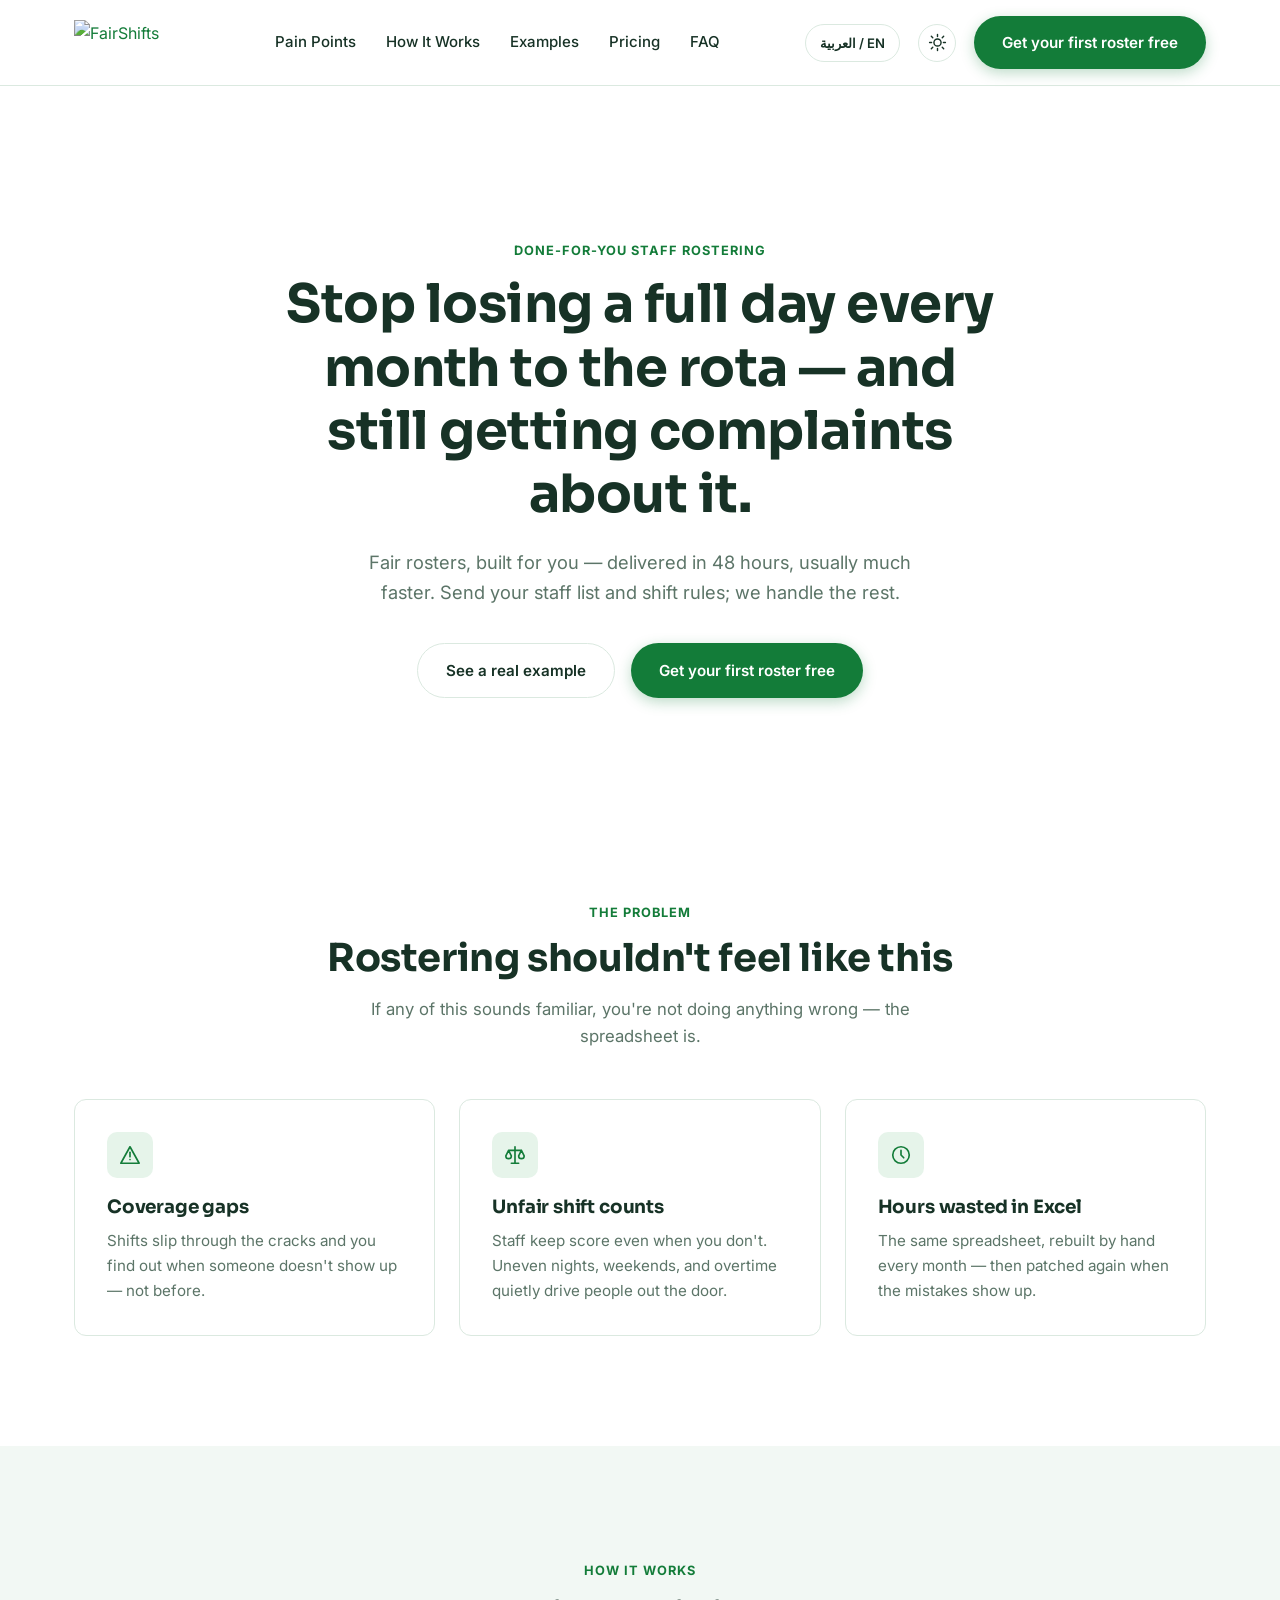
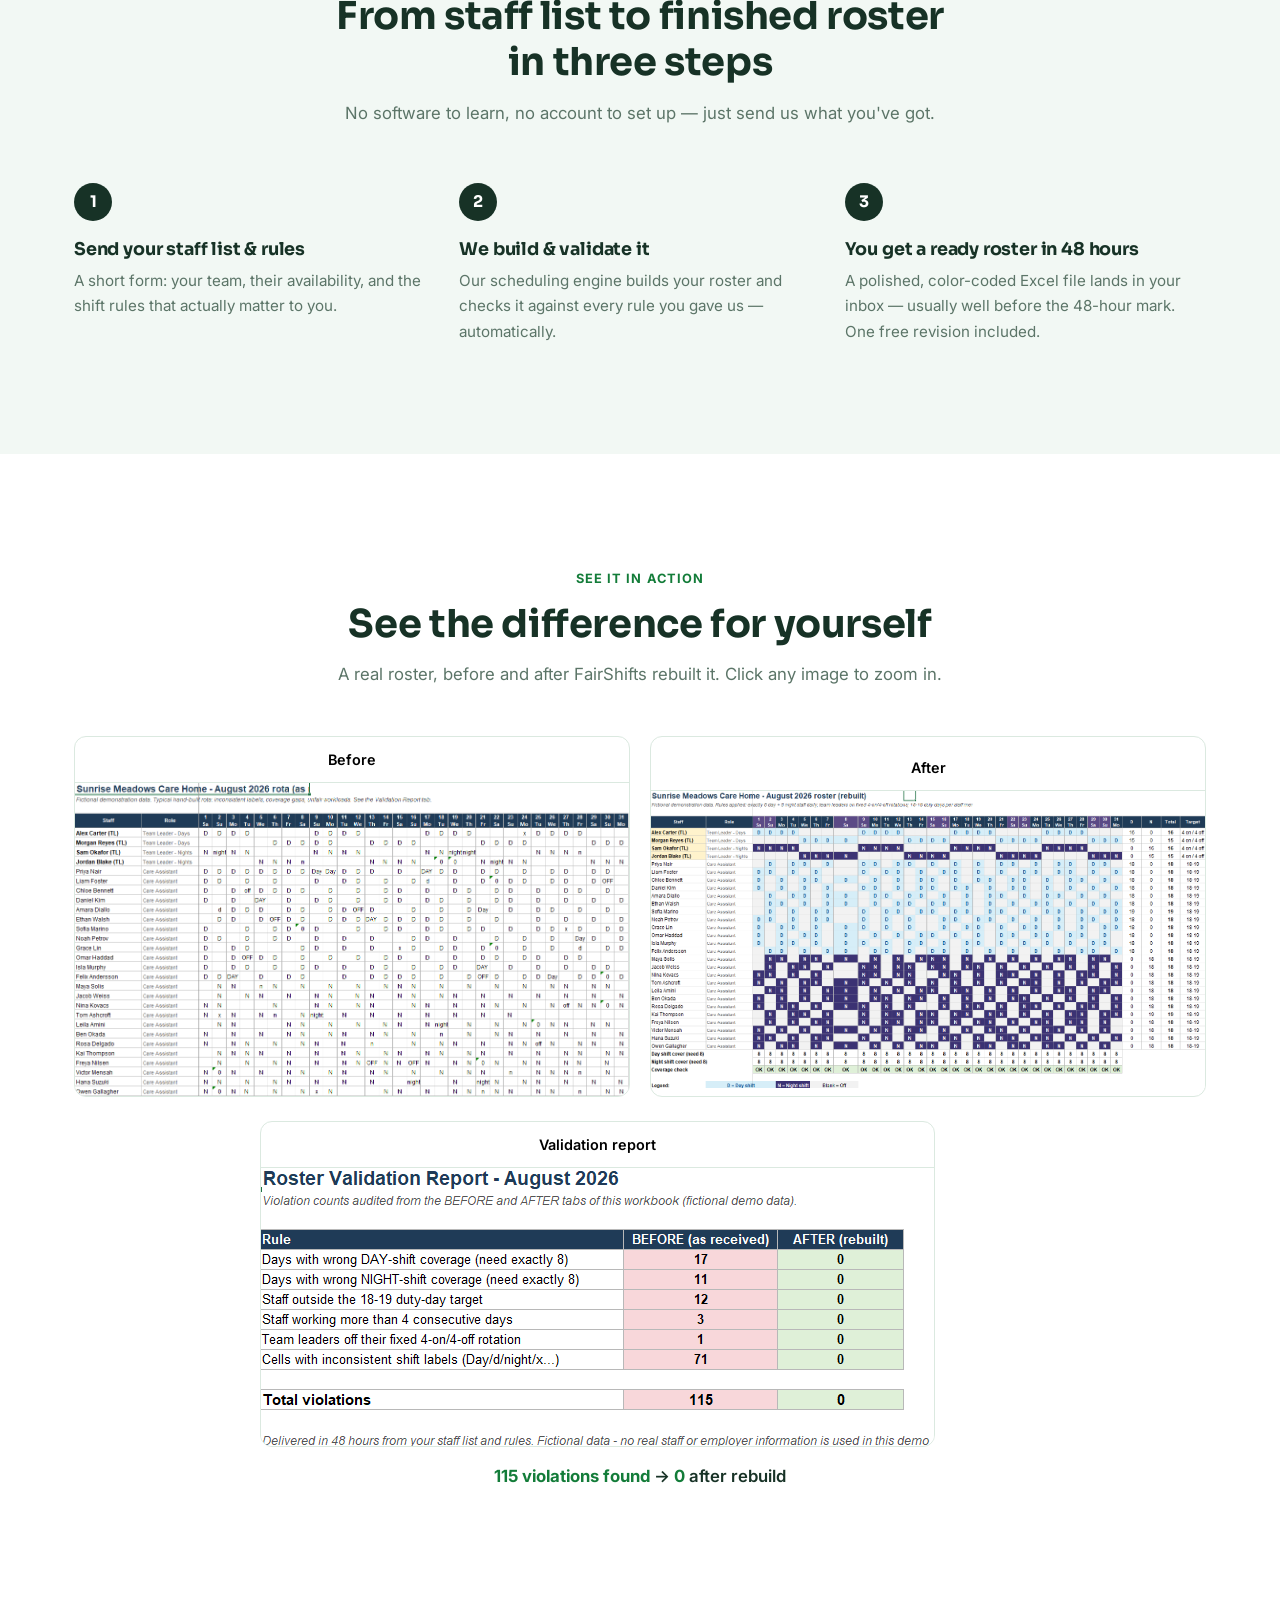
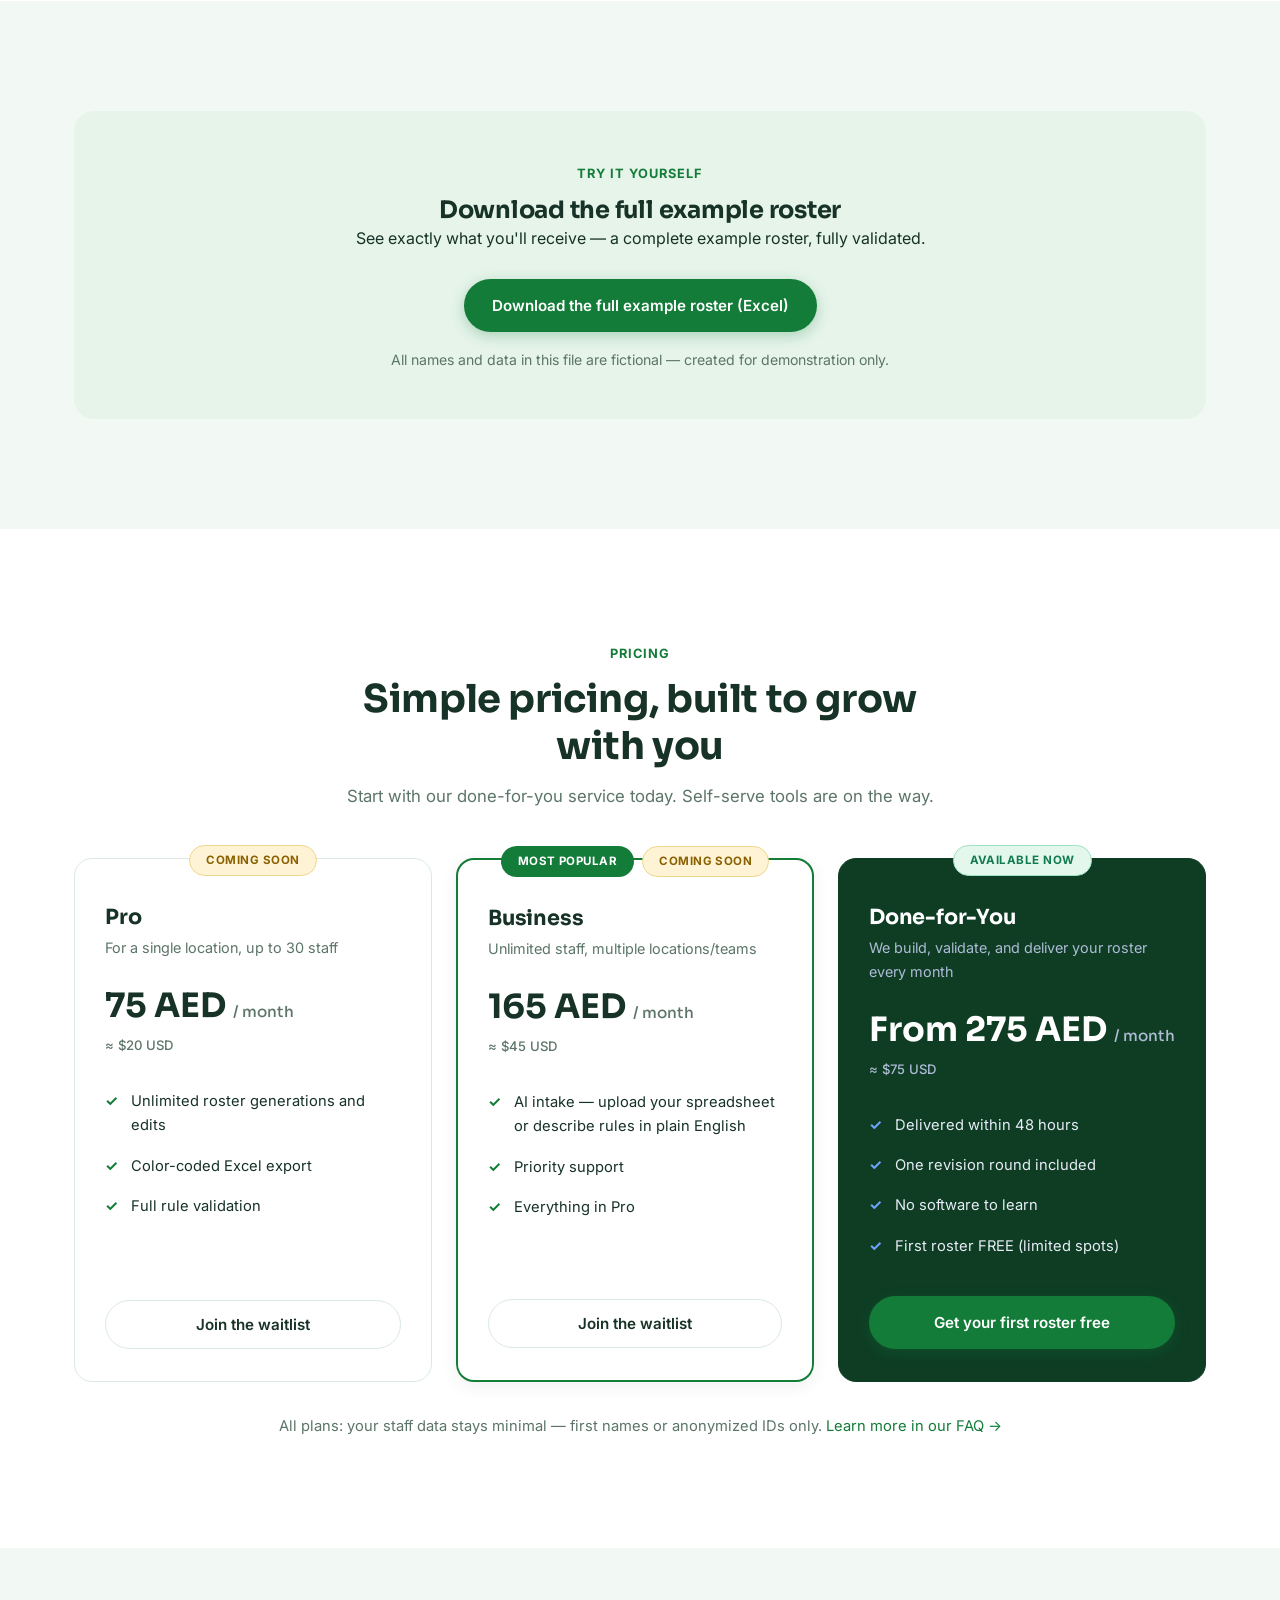
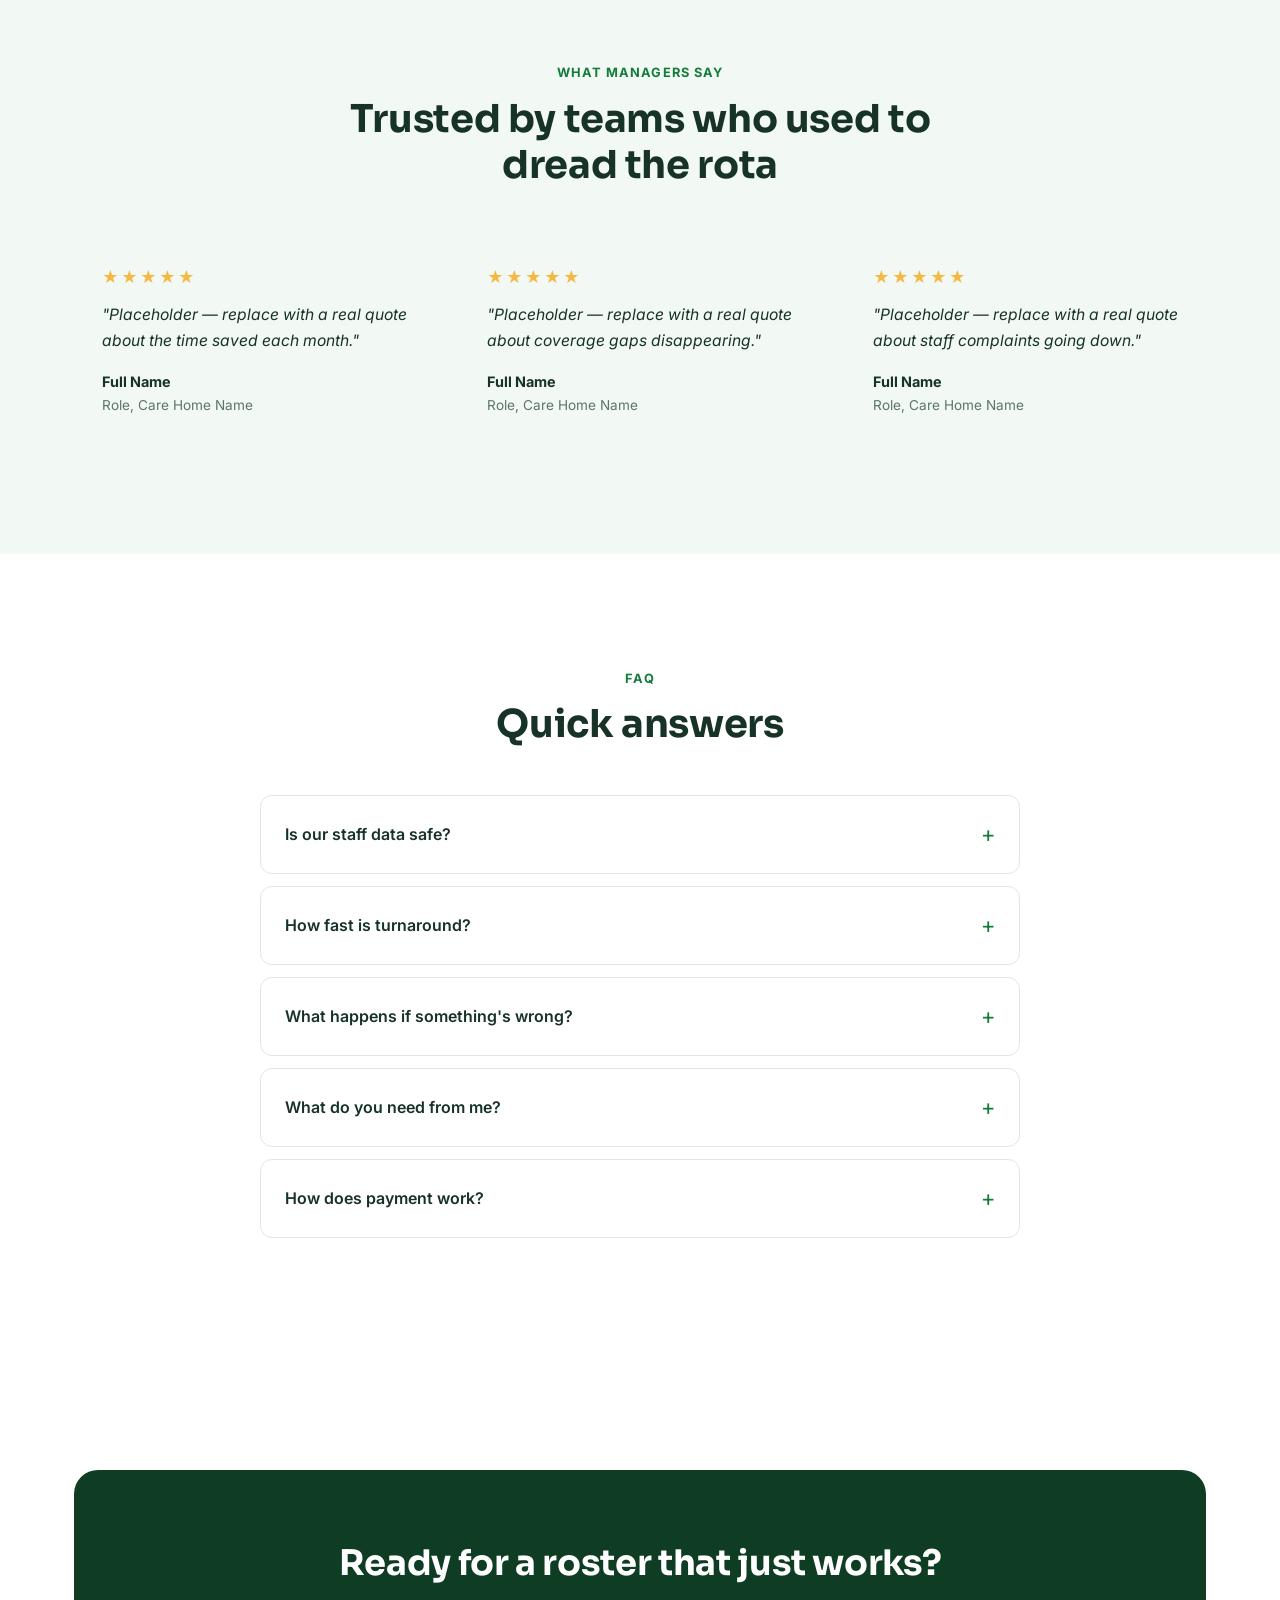
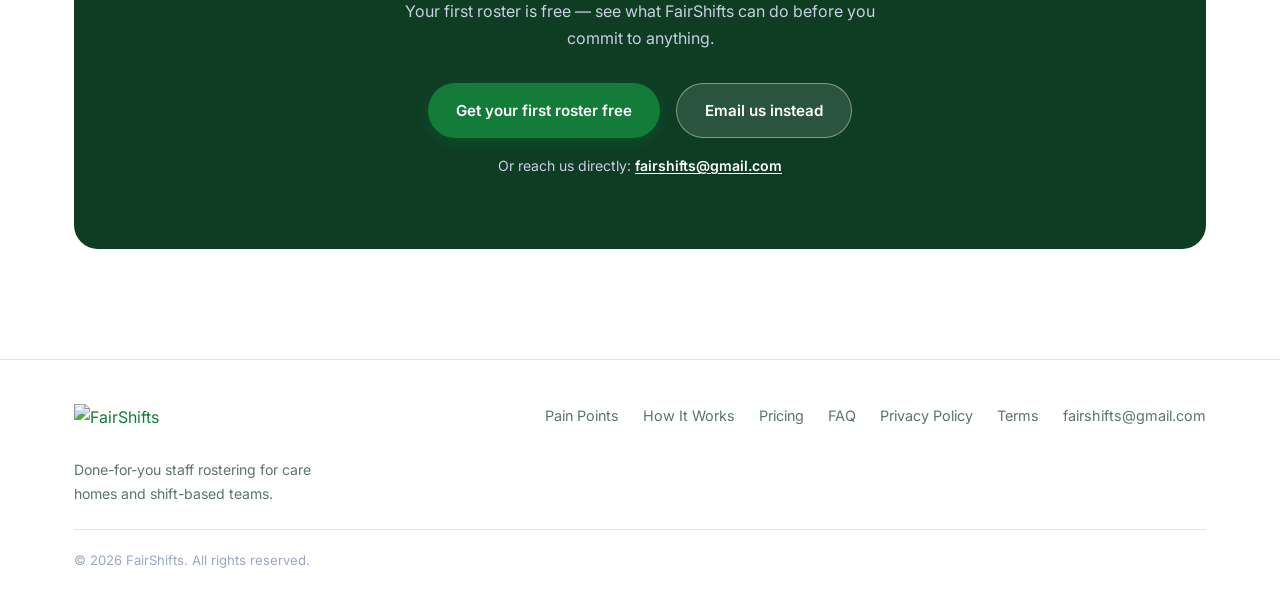
==== commit fe222eef: "Add files via upload" ====
--- a/index.html
+++ b/index.html
@@ -17,8 +17,13 @@
 <meta property="og:title" content="FairShifts — Done-for-You Staff Rosters, Delivered in 48 Hours">
 <meta property="og:description" content="Send your staff list and shift rules. We build, validate, and deliver a ready-to-use roster in 48 hours — no software to learn.">
 <meta property="og:type" content="website">
-<meta property="og:image" content="images/after.png">
-<link rel="icon" type="image/svg+xml" href="images/favicon.svg">
+<meta property="og:image" content="images/og-image.jpg">
+<link rel="icon" type="image/x-icon" href="favicon.ico">
+<link rel="icon" type="image/png" sizes="16x16" href="images/favicon-16.png">
+<link rel="icon" type="image/png" sizes="32x32" href="images/favicon-32.png">
+<link rel="icon" type="image/png" sizes="48x48" href="images/favicon-48.png">
+<link rel="icon" type="image/png" sizes="192x192" href="images/favicon-192.png">
+<link rel="apple-touch-icon" href="images/apple-touch-icon.png">
 <link rel="preconnect" href="https://fonts.googleapis.com">
 <link rel="preconnect" href="https://fonts.gstatic.com" crossorigin>
 <link href="https://fonts.googleapis.com/css2?family=Inter:wght@400;500;600;700&family=Sora:wght@600;700&family=IBM+Plex+Sans+Arabic:wght@400;500;600;700&display=swap" rel="stylesheet">
@@ -29,7 +34,16 @@
 
 <header class="site-nav">
   <div class="nav-inner">
-    <a href="#top" class="brand">Fair<span>Shifts</span></a>
+    <a href="#top" class="brand">
+      <picture>
+        <source srcset="images/logo-light-mode.webp" type="image/webp">
+        <img src="images/logo-light-mode.png" alt="FairShifts" class="brand-logo brand-logo-light" width="116" height="46">
+      </picture>
+      <picture>
+        <source srcset="images/logo-dark-mode.webp" type="image/webp">
+        <img src="images/logo-dark-mode.png" alt="FairShifts" class="brand-logo brand-logo-dark" width="116" height="46">
+      </picture>
+    </a>
     <nav class="nav-links" id="nav-links">
       <a href="#pain" data-i18n="nav.painPoints">Pain Points</a>
       <a href="#how-it-works" data-i18n="nav.howItWorks">How It Works</a>
@@ -188,7 +202,8 @@
           <div class="badge-row"><span class="badge badge-soon" data-i18n="pricing.badgeSoon">Coming soon</span></div>
           <h3 data-i18n="pricing.pro.title">Pro</h3>
           <p class="price-card-sub" data-i18n="pricing.pro.sub">For a single location, up to 30 staff</p>
-          <div class="price-amount"><span data-i18n="pricing.pro.amount">75 AED</span> <small data-i18n="pricing.perMonth">/ month</small></div>
+          <div class="price-amount" data-aed="75"><span data-i18n="pricing.pro.amount">75 AED</span> <small data-i18n="pricing.perMonth">/ month</small></div>
+          <p class="price-usd" data-usd-line></p>
           <ul class="price-list">
             <li data-i18n="pricing.pro.f1">Unlimited roster generations and edits</li>
             <li data-i18n="pricing.pro.f2">Color-coded Excel export</li>
@@ -201,7 +216,8 @@
           <div class="badge-row"><span class="badge badge-popular" data-i18n="pricing.badgePopular">Most popular</span><span class="badge badge-soon" data-i18n="pricing.badgeSoon">Coming soon</span></div>
           <h3 data-i18n="pricing.business.title">Business</h3>
           <p class="price-card-sub" data-i18n="pricing.business.sub">Unlimited staff, multiple locations/teams</p>
-          <div class="price-amount"><span data-i18n="pricing.business.amount">165 AED</span> <small data-i18n="pricing.perMonth">/ month</small></div>
+          <div class="price-amount" data-aed="165"><span data-i18n="pricing.business.amount">165 AED</span> <small data-i18n="pricing.perMonth">/ month</small></div>
+          <p class="price-usd" data-usd-line></p>
           <ul class="price-list">
             <li data-i18n="pricing.business.f1">AI intake — upload your spreadsheet or describe rules in plain English</li>
             <li data-i18n="pricing.business.f2">Priority support</li>
@@ -214,7 +230,8 @@
           <div class="badge-row"><span class="badge badge-live" data-i18n="pricing.badgeLive">Available now</span></div>
           <h3 data-i18n="pricing.dfy.title">Done-for-You</h3>
           <p class="price-card-sub" data-i18n="pricing.dfy.sub">We build, validate, and deliver your roster every month</p>
-          <div class="price-amount"><span data-i18n="pricing.dfy.amount">From 275 AED</span> <small data-i18n="pricing.perMonth">/ month</small></div>
+          <div class="price-amount" data-aed="275"><span data-i18n="pricing.dfy.amount">From 275 AED</span> <small data-i18n="pricing.perMonth">/ month</small></div>
+          <p class="price-usd" data-usd-line></p>
           <ul class="price-list">
             <li data-i18n="pricing.dfy.f1">Delivered within 48 hours</li>
             <li data-i18n="pricing.dfy.f2">One revision round included</li>
@@ -299,8 +316,12 @@
         <p data-i18n="finalCta.lead">Your first roster is free — see what FairShifts can do before you commit to anything.</p>
         <div class="hero-actions">
           <a href="#" class="btn btn-primary" data-open-modal="modal-free-roster" data-i18n="nav.getFreeRoster">Get your first roster free</a>
-          <a href="mailto:fairshifts@gmail.com" class="btn btn-ghost-light" data-i18n="finalCta.emailInstead">Email us instead</a>
-        </div>
+          <a href="mailto:fairshifts@gmail.com" class="btn btn-ghost-light email-trigger" data-i18n="finalCta.emailInstead">Email us instead</a>
+        </div>
+        <p class="final-cta-note">
+          <span data-i18n="finalCta.orEmail">Or reach us directly:</span>
+          <a href="mailto:fairshifts@gmail.com" class="email-trigger email-inline">fairshifts@gmail.com</a>
+        </p>
       </div>
     </div>
   </section>
@@ -311,7 +332,16 @@
   <div class="container">
     <div class="foot-grid">
       <div class="foot-brand">
-        <a href="#top" class="brand">Fair<span>Shifts</span></a>
+        <a href="#top" class="brand">
+      <picture>
+        <source srcset="images/logo-light-mode.webp" type="image/webp">
+        <img src="images/logo-light-mode.png" alt="FairShifts" class="brand-logo brand-logo-light" width="116" height="46">
+      </picture>
+      <picture>
+        <source srcset="images/logo-dark-mode.webp" type="image/webp">
+        <img src="images/logo-dark-mode.png" alt="FairShifts" class="brand-logo brand-logo-dark" width="116" height="46">
+      </picture>
+    </a>
         <p data-i18n="footer.tagline">Done-for-you staff rostering for care homes and shift-based teams.</p>
       </div>
       <nav class="foot-links">
@@ -321,7 +351,7 @@
         <a href="#faq" data-i18n="nav.faq">FAQ</a>
         <a href="privacy.html" data-i18n="footer.privacy">Privacy Policy</a>
         <a href="terms.html" data-i18n="footer.terms">Terms</a>
-        <a href="mailto:fairshifts@gmail.com">fairshifts@gmail.com</a>
+        <a href="mailto:fairshifts@gmail.com" class="email-trigger">fairshifts@gmail.com</a>
       </nav>
     </div>
     <div class="foot-bottom" data-i18n="footer.copyright">© 2026 FairShifts. All rights reserved.</div>
@@ -363,7 +393,7 @@
       <div class="icon">✅</div>
       <p data-i18n="modalFree.success">Thanks! We've got your request — we'll be in touch within one business day.</p>
     </div>
-    <p class="form-error" data-i18n-html="modal.errorHtml">Something went wrong — please email us directly at <a href="mailto:fairshifts@gmail.com">fairshifts@gmail.com</a>.</p>
+    <p class="form-error" data-i18n-html="modal.errorHtml">Something went wrong — please email us directly at <a href="mailto:fairshifts@gmail.com" class="email-trigger">fairshifts@gmail.com</a>.</p>
   </div>
 </div>
 
@@ -386,7 +416,7 @@
       <div class="icon">✅</div>
       <p data-i18n="modalWaitlist.success">You're on the list! We'll email you as soon as it's ready.</p>
     </div>
-    <p class="form-error" data-i18n-html="modal.errorHtml">Something went wrong — please email us directly at <a href="mailto:fairshifts@gmail.com">fairshifts@gmail.com</a>.</p>
+    <p class="form-error" data-i18n-html="modal.errorHtml">Something went wrong — please email us directly at <a href="mailto:fairshifts@gmail.com" class="email-trigger">fairshifts@gmail.com</a>.</p>
   </div>
 </div>
 
@@ -396,6 +426,23 @@
   <img id="lightbox-img" src="" alt="">
 </div>
 
+<!-- ============ EMAIL OPTIONS POPOVER ============ -->
+<div class="email-popover" id="email-popover" role="menu" aria-hidden="true" aria-label="Email options" data-i18n-aria-label="emailPopover.ariaLabel">
+  <button type="button" class="email-popover-item" data-action="gmail" role="menuitem">
+    <svg width="18" height="18" viewBox="0 0 24 24" fill="none" stroke="currentColor" stroke-width="1.8" stroke-linecap="round" stroke-linejoin="round" aria-hidden="true"><path d="M4 4h16v16H4z"/><path d="m4 6 8 7 8-7"/></svg>
+    <span data-i18n="emailPopover.gmail">Open in Gmail</span>
+  </button>
+  <a href="mailto:fairshifts@gmail.com" class="email-popover-item" data-action="mailapp" role="menuitem">
+    <svg width="18" height="18" viewBox="0 0 24 24" fill="none" stroke="currentColor" stroke-width="1.8" stroke-linecap="round" stroke-linejoin="round" aria-hidden="true"><path d="M21 8v11a1 1 0 0 1-1 1H4a1 1 0 0 1-1-1V8m18 0-8.4 6a1 1 0 0 1-1.2 0L3 8m18 0a1 1 0 0 0-1-1H4a1 1 0 0 0-1 1"/></svg>
+    <span data-i18n="emailPopover.mailApp">Open in your mail app</span>
+  </a>
+  <button type="button" class="email-popover-item" data-action="copy" role="menuitem">
+    <svg class="icon-copy" width="18" height="18" viewBox="0 0 24 24" fill="none" stroke="currentColor" stroke-width="1.8" stroke-linecap="round" stroke-linejoin="round" aria-hidden="true"><rect x="9" y="9" width="12" height="12" rx="2"/><path d="M5 15V5a2 2 0 0 1 2-2h10"/></svg>
+    <svg class="icon-check" width="18" height="18" viewBox="0 0 24 24" fill="none" stroke="currentColor" stroke-width="2" stroke-linecap="round" stroke-linejoin="round" aria-hidden="true"><path d="M20 6 9 17l-5-5"/></svg>
+    <span data-i18n="emailPopover.copy">Copy email address</span>
+  </button>
+</div>
+
 <script src="script.js"></script>
 </body>
 </html>
--- a/style.css
+++ b/style.css
@@ -43,7 +43,8 @@
 [data-theme="dark"] .card,
 [data-theme="dark"] details.faq,
 [data-theme="dark"] .shot,
-[data-theme="dark"] .modal{
+[data-theme="dark"] .modal,
+[data-theme="dark"] .email-popover{
   background:#11241a;
 }
 [data-theme="dark"] .price-card{
@@ -132,8 +133,11 @@
   display:flex;align-items:center;justify-content:space-between;
   padding:16px 24px;max-width:var(--maxw);margin:0 auto;
 }
-.brand{font-family:'Sora',sans-serif;font-weight:700;font-size:1.25rem;color:var(--ink)}
-.brand span{color:var(--blue)}
+.brand{display:inline-flex;align-items:center}
+.brand-logo{height:46px;width:auto;display:block}
+.brand-logo-dark{display:none}
+[data-theme="dark"] .brand-logo-light{display:none}
+[data-theme="dark"] .brand-logo-dark{display:block}
 .nav-links{display:flex;gap:30px;align-items:center}
 .nav-links a{color:var(--ink);font-weight:500;font-size:.94rem;transition:color .15s}
 .nav-links a:hover{color:var(--blue)}
@@ -275,7 +279,8 @@
 .price-card--popular{border:2px solid var(--blue);box-shadow:var(--shadow)}
 .price-card--dfy{background:var(--premium-bg);border-color:var(--premium-bg);color:#fff}
 .price-card--dfy .price-card-sub,
-.price-card--dfy .price-amount small{color:#aebbd6}
+.price-card--dfy .price-amount small,
+.price-card--dfy .price-usd{color:#aebbd6}
 .price-card--dfy .price-list li{color:#e7ecf7}
 .price-card--dfy .price-list li::before{color:#6fa4ff}
 
@@ -290,8 +295,12 @@
 
 .price-card h3{font-size:1.3rem;margin-top:6px}
 .price-card-sub{color:var(--muted);font-size:.9rem;margin-top:6px}
-.price-amount{font-family:'Sora',sans-serif;font-size:clamp(1.55rem,6vw,2.1rem);font-weight:700;margin:18px 0 6px;white-space:nowrap}
+.price-amount{font-family:'Sora',sans-serif;font-size:clamp(1.55rem,6vw,2.1rem);font-weight:700;margin:18px 0 0;white-space:nowrap}
 .price-amount small{font-size:.95rem;font-weight:500;color:var(--muted);white-space:nowrap}
+.price-usd{
+  margin:2px 0 6px;font-size:.82rem;font-weight:500;color:var(--muted);
+  transition:color .25s ease;
+}
 .price-list{margin:18px 0 30px;flex:1}
 .price-list li{
   padding:8px 0;padding-inline-start:26px;position:relative;font-size:.92rem;color:var(--ink);
@@ -328,6 +337,9 @@
 .final-cta h2{color:#fff;font-size:clamp(1.6rem,3.5vw,2.2rem);margin-bottom:14px}
 .final-cta p{color:#c7d0e0;max-width:520px;margin:0 auto 32px}
 .final-cta .hero-actions{margin-top:0}
+.final-cta p.final-cta-note{margin-top:16px;margin-bottom:0;font-size:.88rem}
+.final-cta-note .email-inline{color:#fff;font-weight:600;text-decoration:underline;text-underline-offset:2px}
+.final-cta-note .email-inline:hover{color:var(--blue-light)}
 
 /* ---------- footer ---------- */
 footer{border-top:1px solid var(--border);padding:44px 0 30px}
@@ -392,6 +404,28 @@
   display:flex;align-items:center;justify-content:center;transition:background .15s;
 }
 .lightbox-close:hover{background:rgba(255,255,255,.22)}
+
+/* ---------- email options popover ---------- */
+.email-popover{
+  position:fixed;z-index:1200;min-width:240px;max-width:calc(100vw - 24px);
+  background:var(--white);border:1px solid var(--border);border-radius:var(--radius);
+  box-shadow:var(--shadow-lg);padding:8px;
+  opacity:0;transform:translateY(-6px) scale(.97);pointer-events:none;
+  transition:opacity .15s ease,transform .15s ease,background-color .25s ease,border-color .25s ease;
+}
+.email-popover.open{opacity:1;transform:translateY(0) scale(1);pointer-events:auto}
+.email-popover-item{
+  display:flex;align-items:center;gap:12px;width:100%;padding:12px 14px;border-radius:8px;
+  border:none;background:none;color:var(--ink);font-family:inherit;font-size:.92rem;font-weight:500;
+  text-align:start;cursor:pointer;transition:background-color .15s ease,color .15s ease;
+}
+.email-popover-item:hover,.email-popover-item:focus-visible{background:var(--blue-light);color:var(--blue);outline:none}
+.email-popover-item svg{flex-shrink:0;color:var(--muted);transition:color .15s ease}
+.email-popover-item:hover svg,.email-popover-item:focus-visible svg{color:var(--blue)}
+.email-popover-item.copied,.email-popover-item.copied svg{color:var(--green-text)}
+.email-popover-item .icon-check{display:none}
+.email-popover-item.copied .icon-copy{display:none}
+.email-popover-item.copied .icon-check{display:block}
 
 /* ---------- placeholder pages (privacy / terms) ---------- */
 .legal{max-width:760px;margin:0 auto;padding:60px 24px 100px}
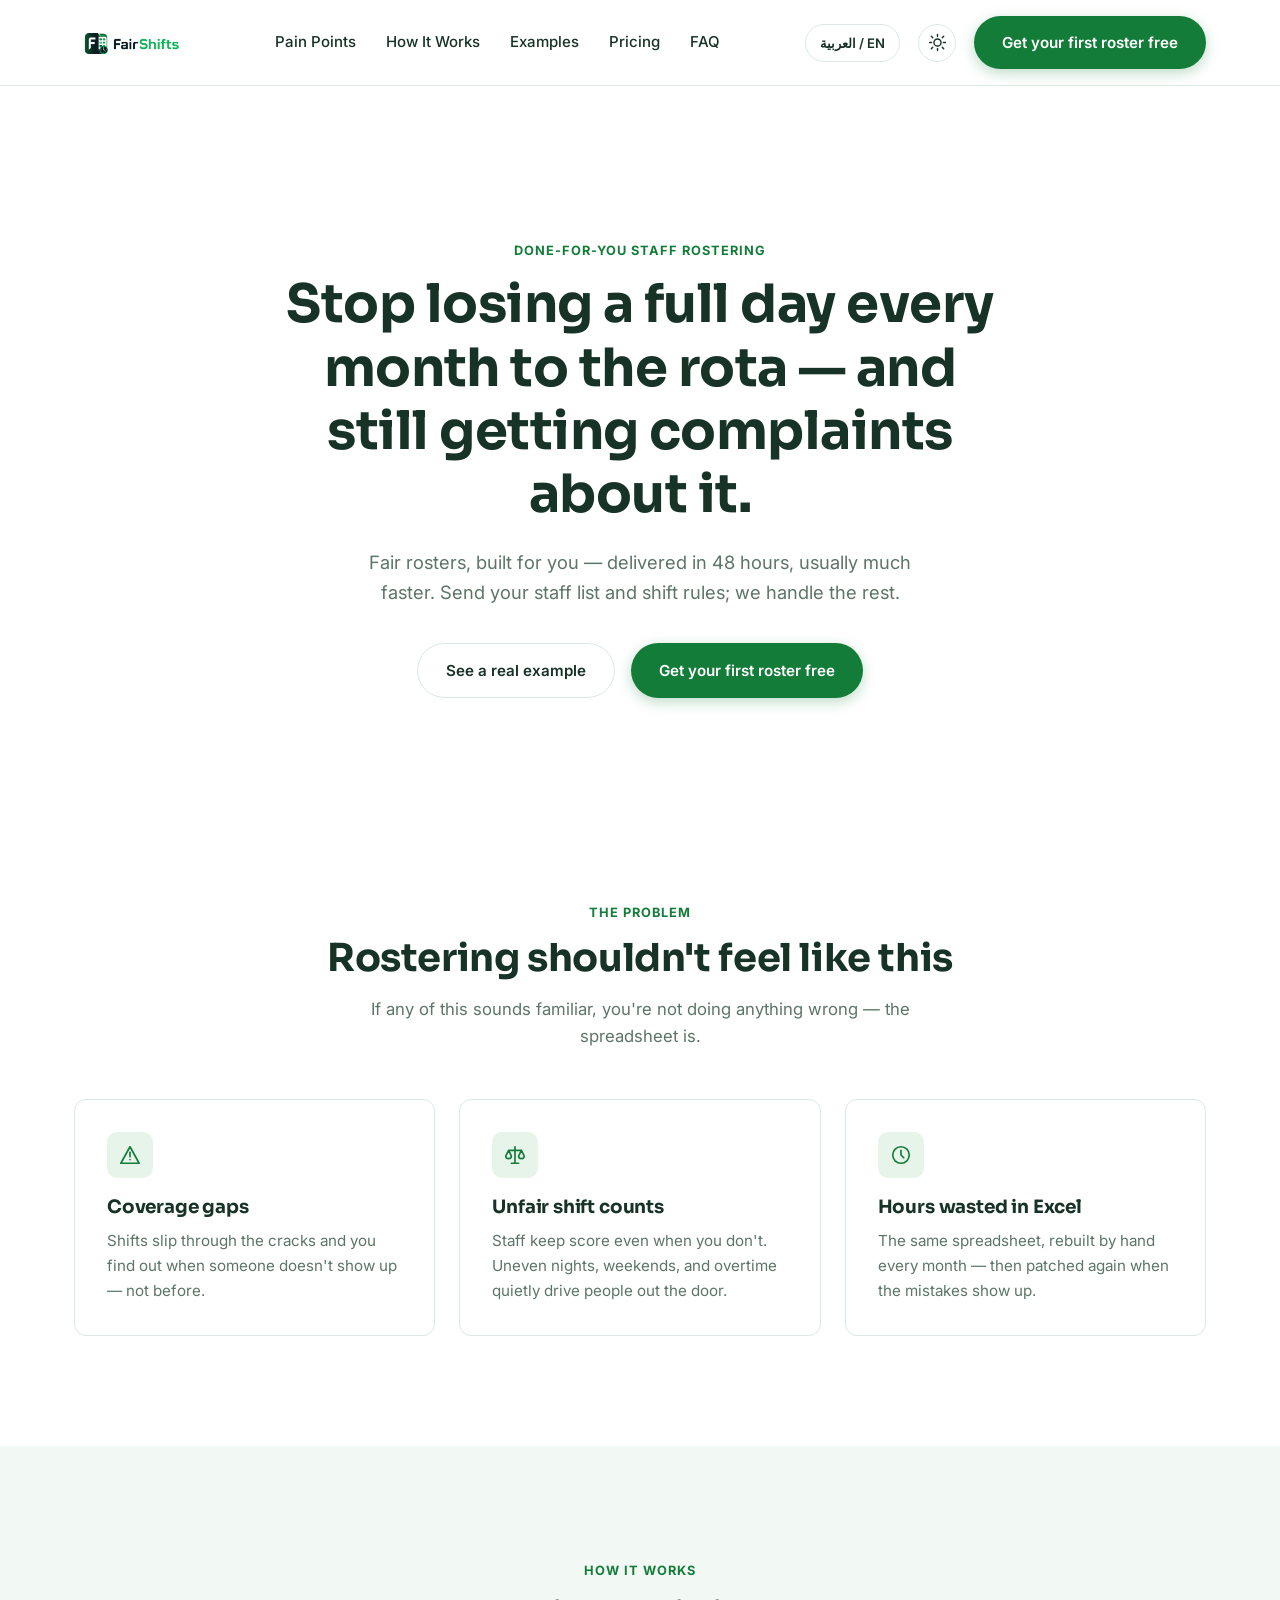
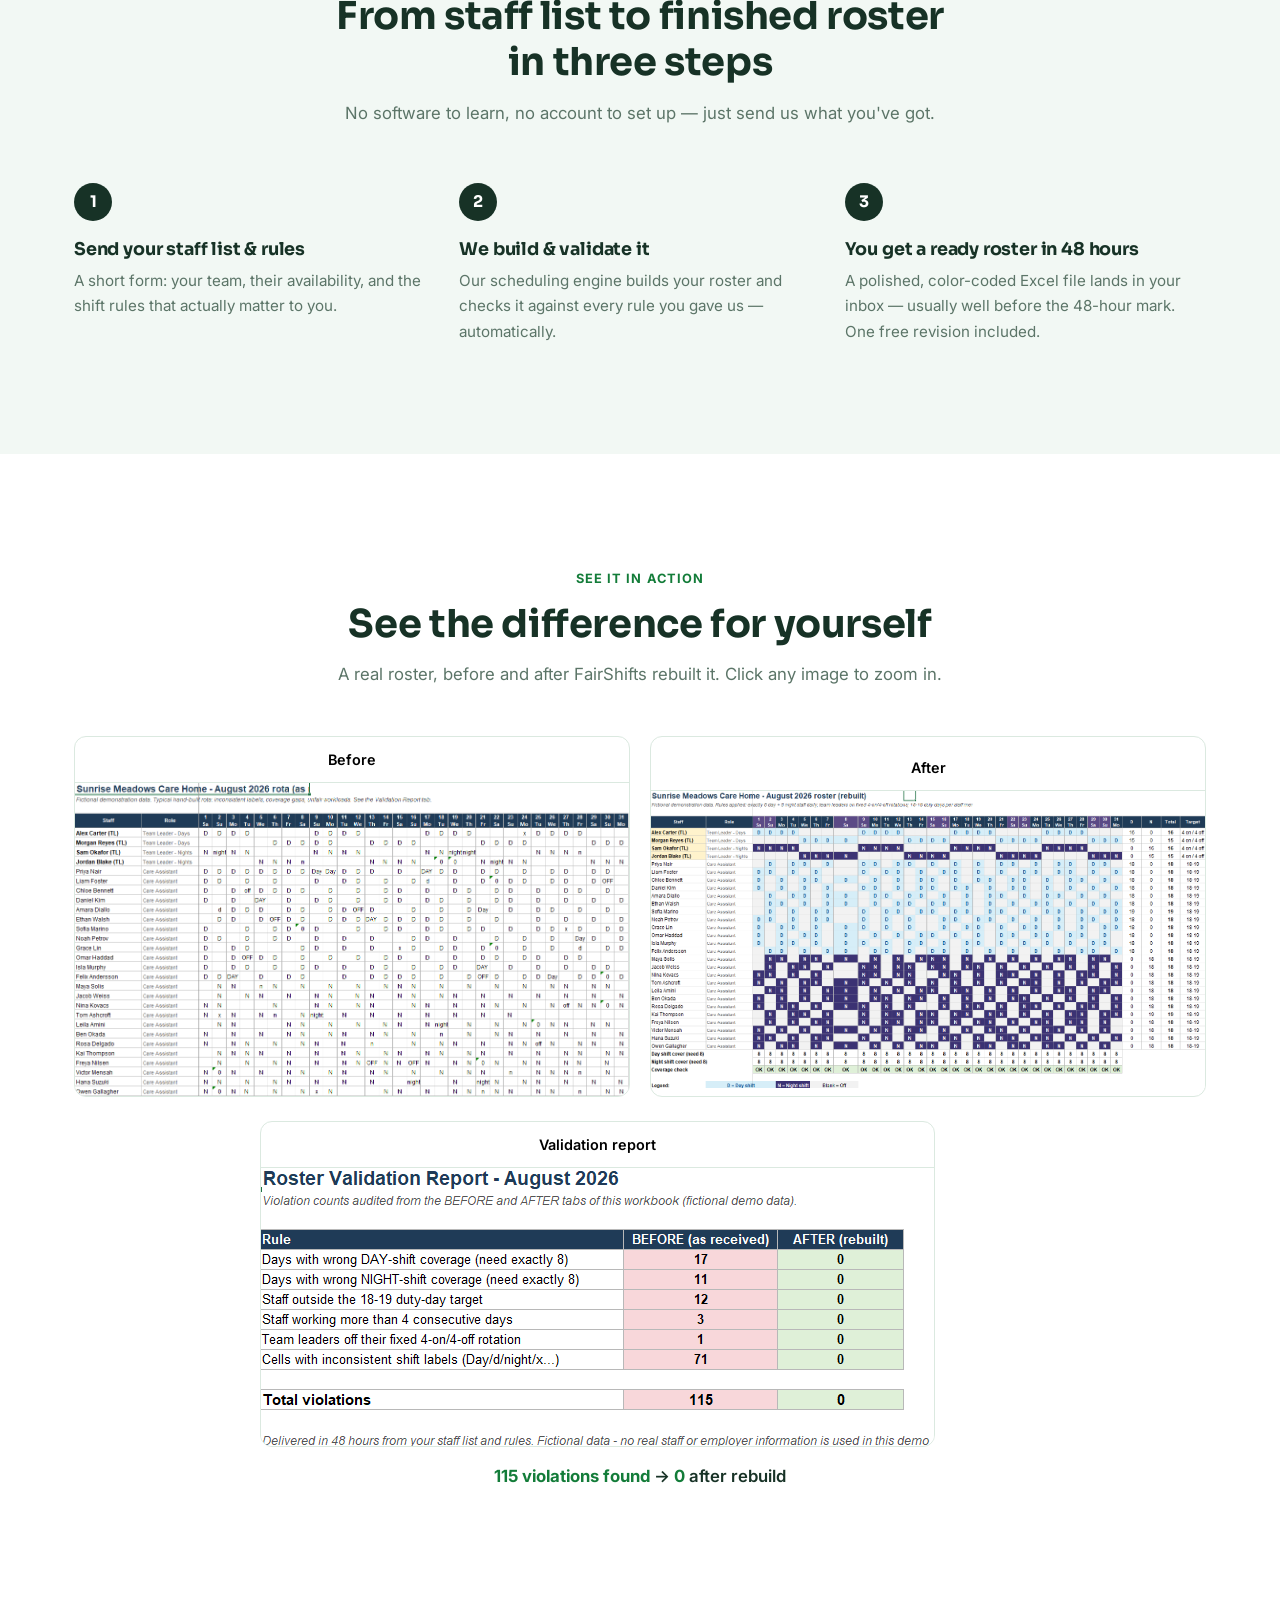
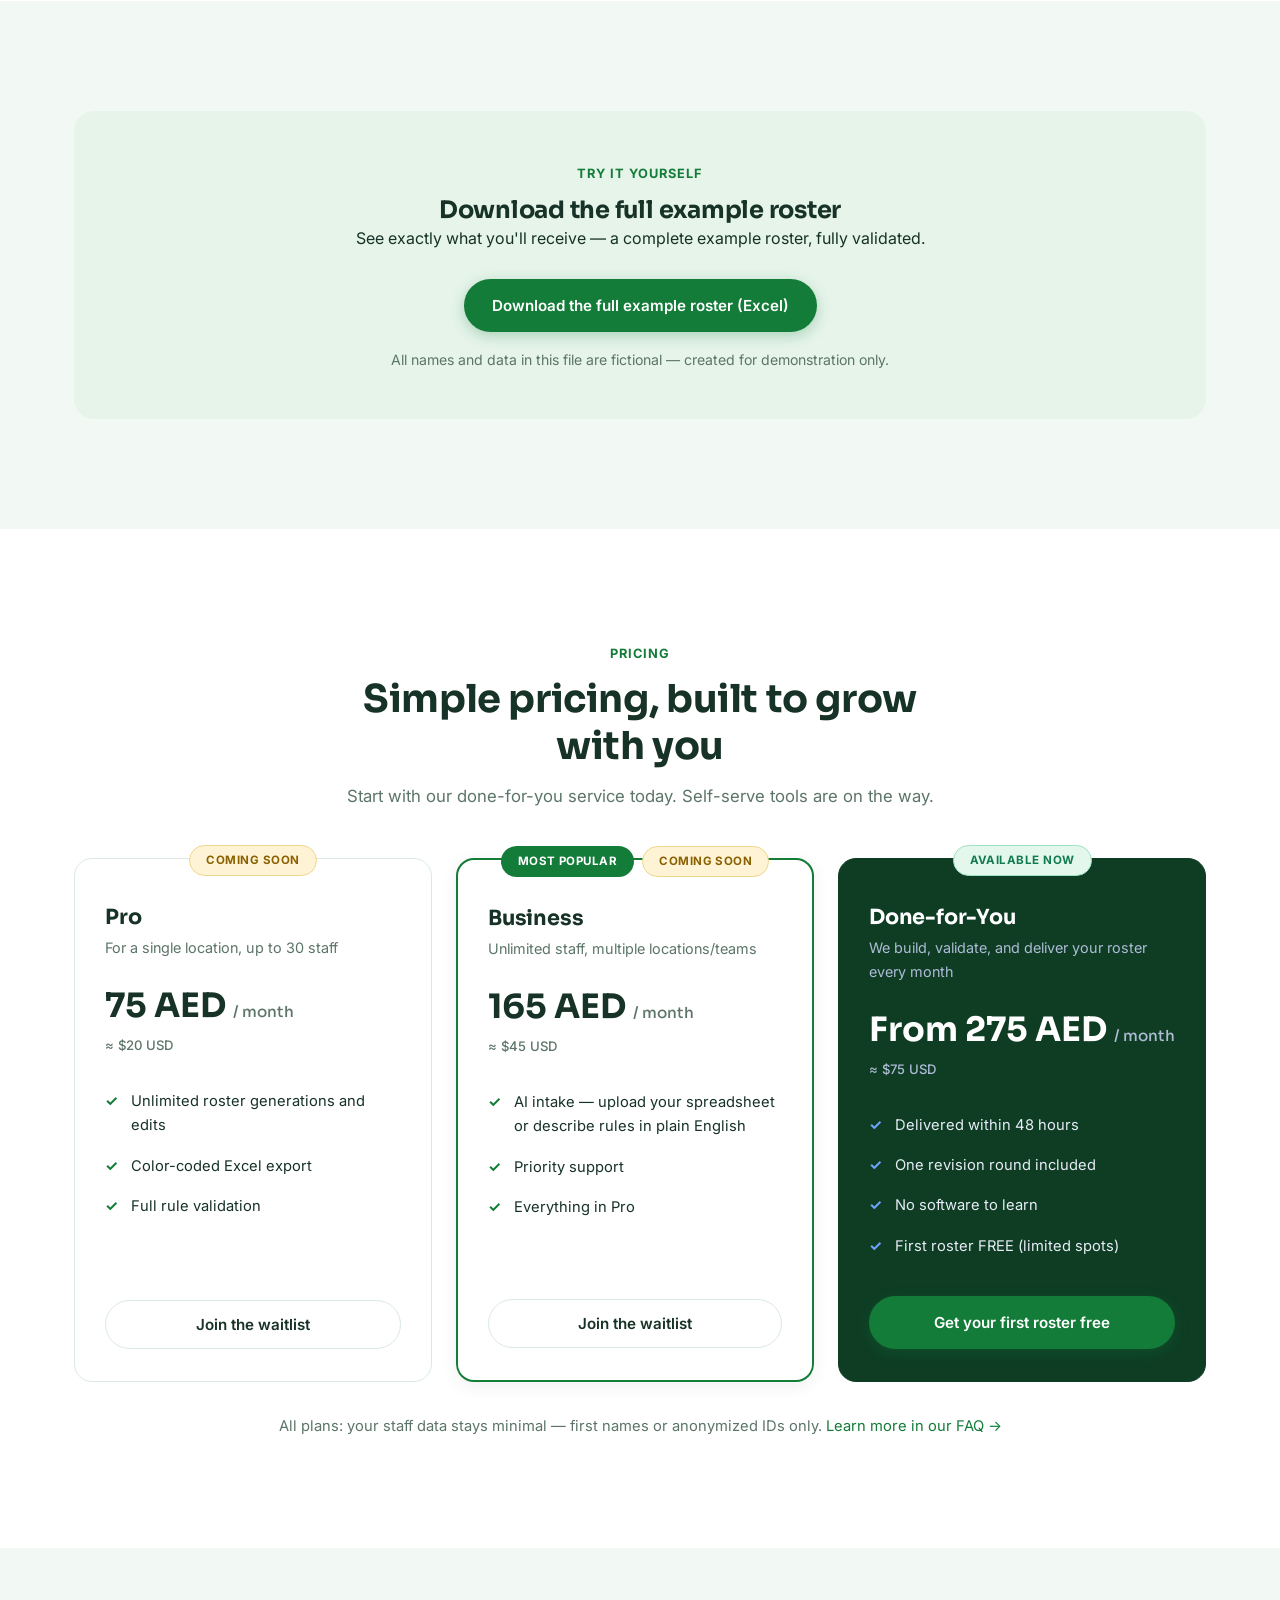
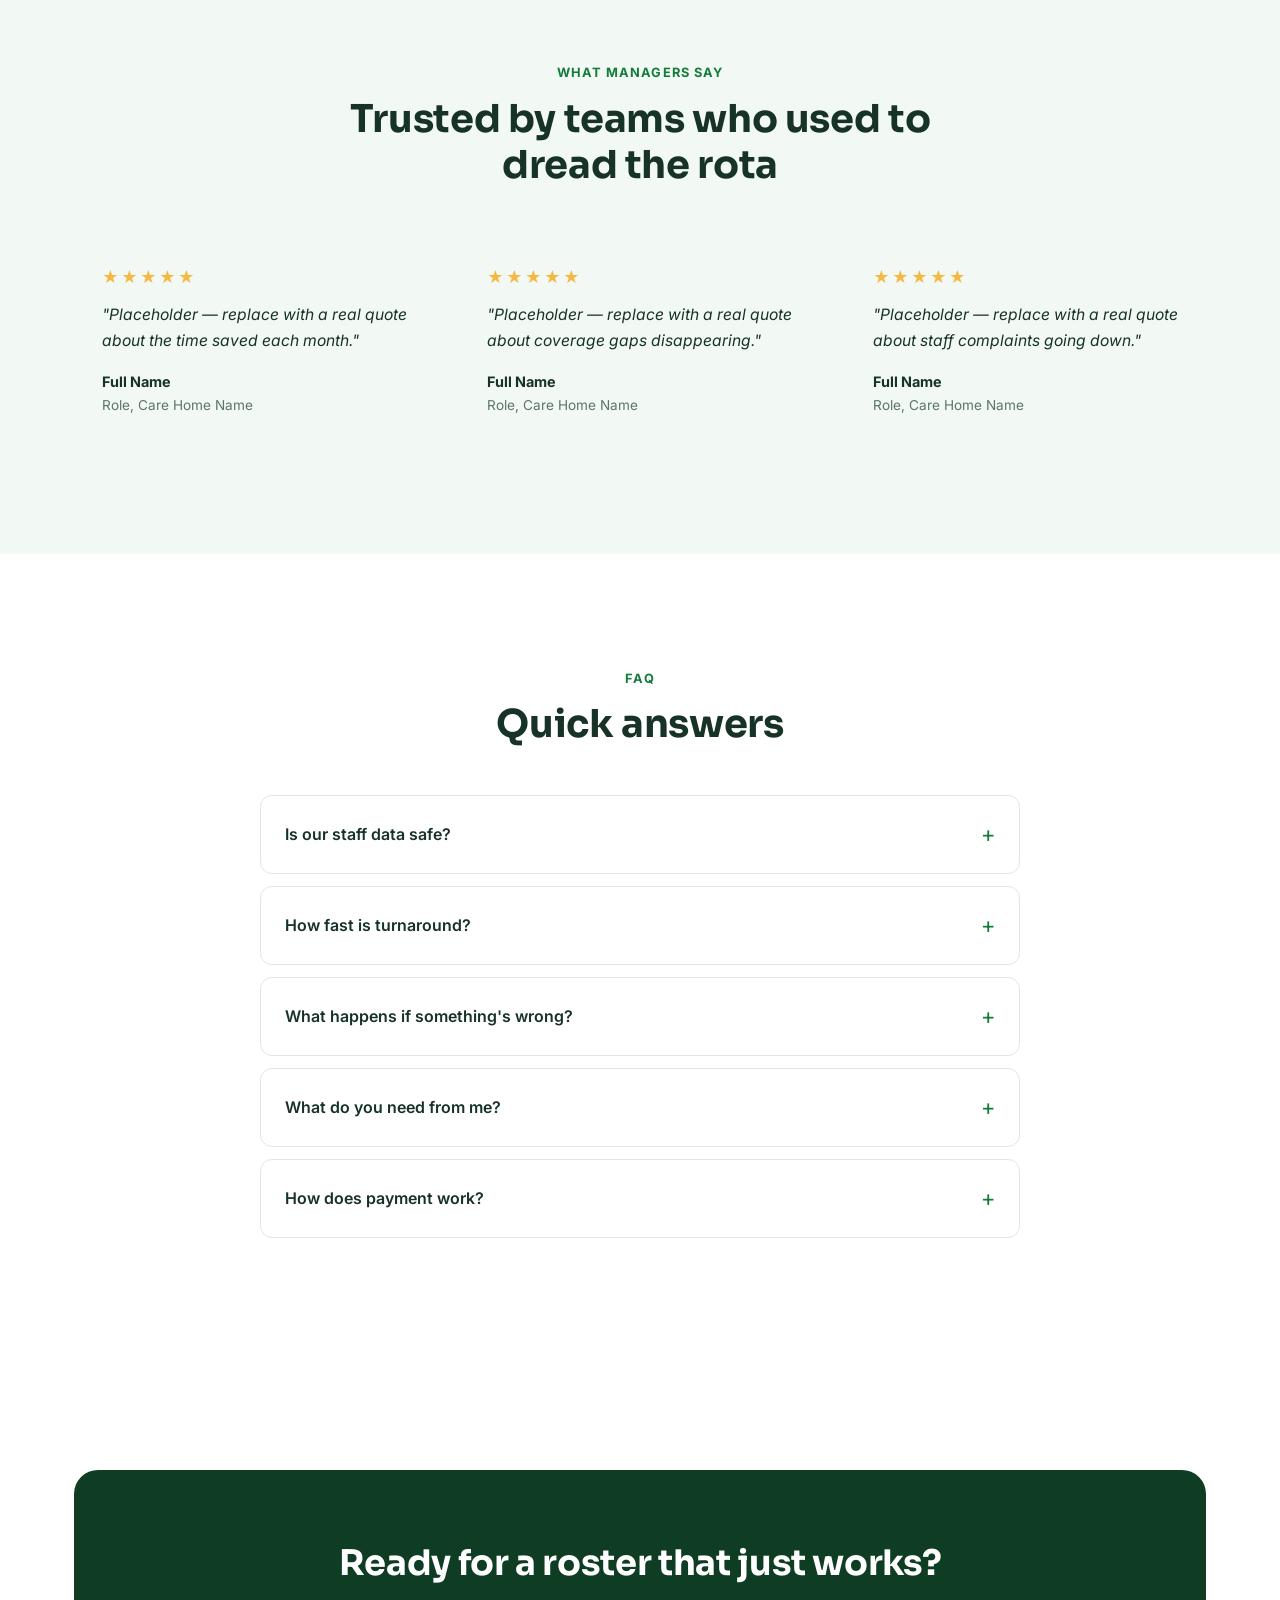
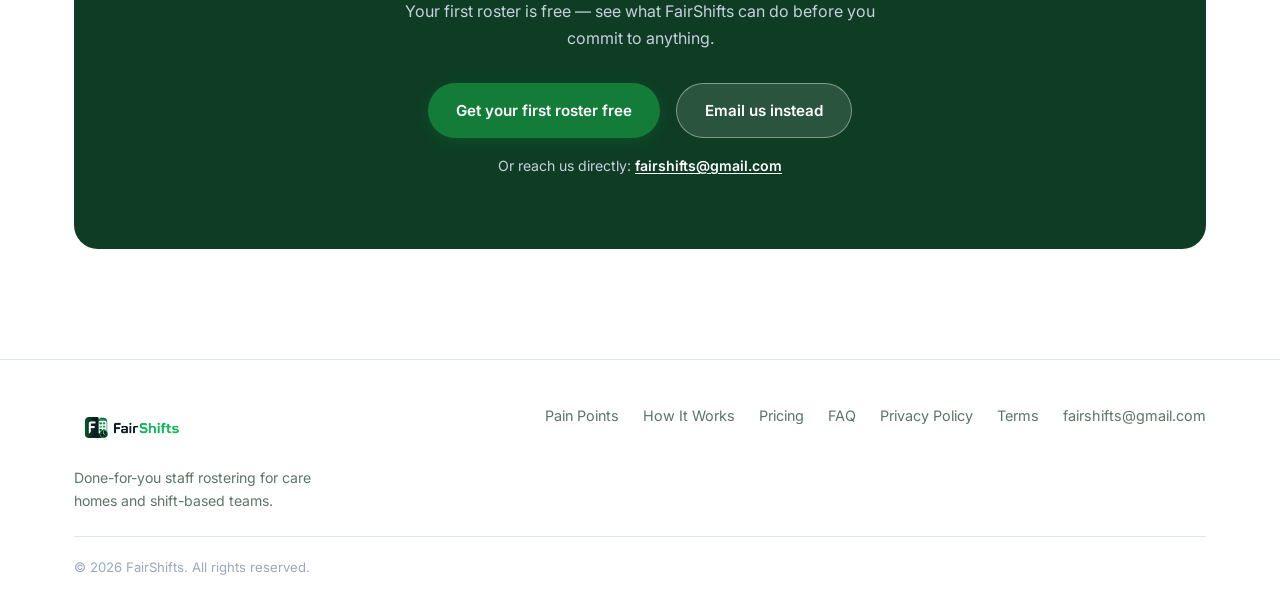
==== commit 671032a7: "Add files via upload" ====
--- a/index.html
+++ b/index.html
@@ -35,14 +35,8 @@
 <header class="site-nav">
   <div class="nav-inner">
     <a href="#top" class="brand">
-      <picture>
-        <source srcset="images/logo-light-mode.webp" type="image/webp">
-        <img src="images/logo-light-mode.png" alt="FairShifts" class="brand-logo brand-logo-light" width="116" height="46">
-      </picture>
-      <picture>
-        <source srcset="images/logo-dark-mode.webp" type="image/webp">
-        <img src="images/logo-dark-mode.png" alt="FairShifts" class="brand-logo brand-logo-dark" width="116" height="46">
-      </picture>
+      <img src="images/logo-light-mode.png" alt="FairShifts" class="brand-logo brand-logo-light" width="116" height="46">
+      <img src="images/logo-dark-mode.png" alt="FairShifts" class="brand-logo brand-logo-dark" width="116" height="46">
     </a>
     <nav class="nav-links" id="nav-links">
       <a href="#pain" data-i18n="nav.painPoints">Pain Points</a>
@@ -333,14 +327,8 @@
     <div class="foot-grid">
       <div class="foot-brand">
         <a href="#top" class="brand">
-      <picture>
-        <source srcset="images/logo-light-mode.webp" type="image/webp">
-        <img src="images/logo-light-mode.png" alt="FairShifts" class="brand-logo brand-logo-light" width="116" height="46">
-      </picture>
-      <picture>
-        <source srcset="images/logo-dark-mode.webp" type="image/webp">
-        <img src="images/logo-dark-mode.png" alt="FairShifts" class="brand-logo brand-logo-dark" width="116" height="46">
-      </picture>
+      <img src="images/logo-light-mode.png" alt="FairShifts" class="brand-logo brand-logo-light" width="116" height="46">
+      <img src="images/logo-dark-mode.png" alt="FairShifts" class="brand-logo brand-logo-dark" width="116" height="46">
     </a>
         <p data-i18n="footer.tagline">Done-for-you staff rostering for care homes and shift-based teams.</p>
       </div>
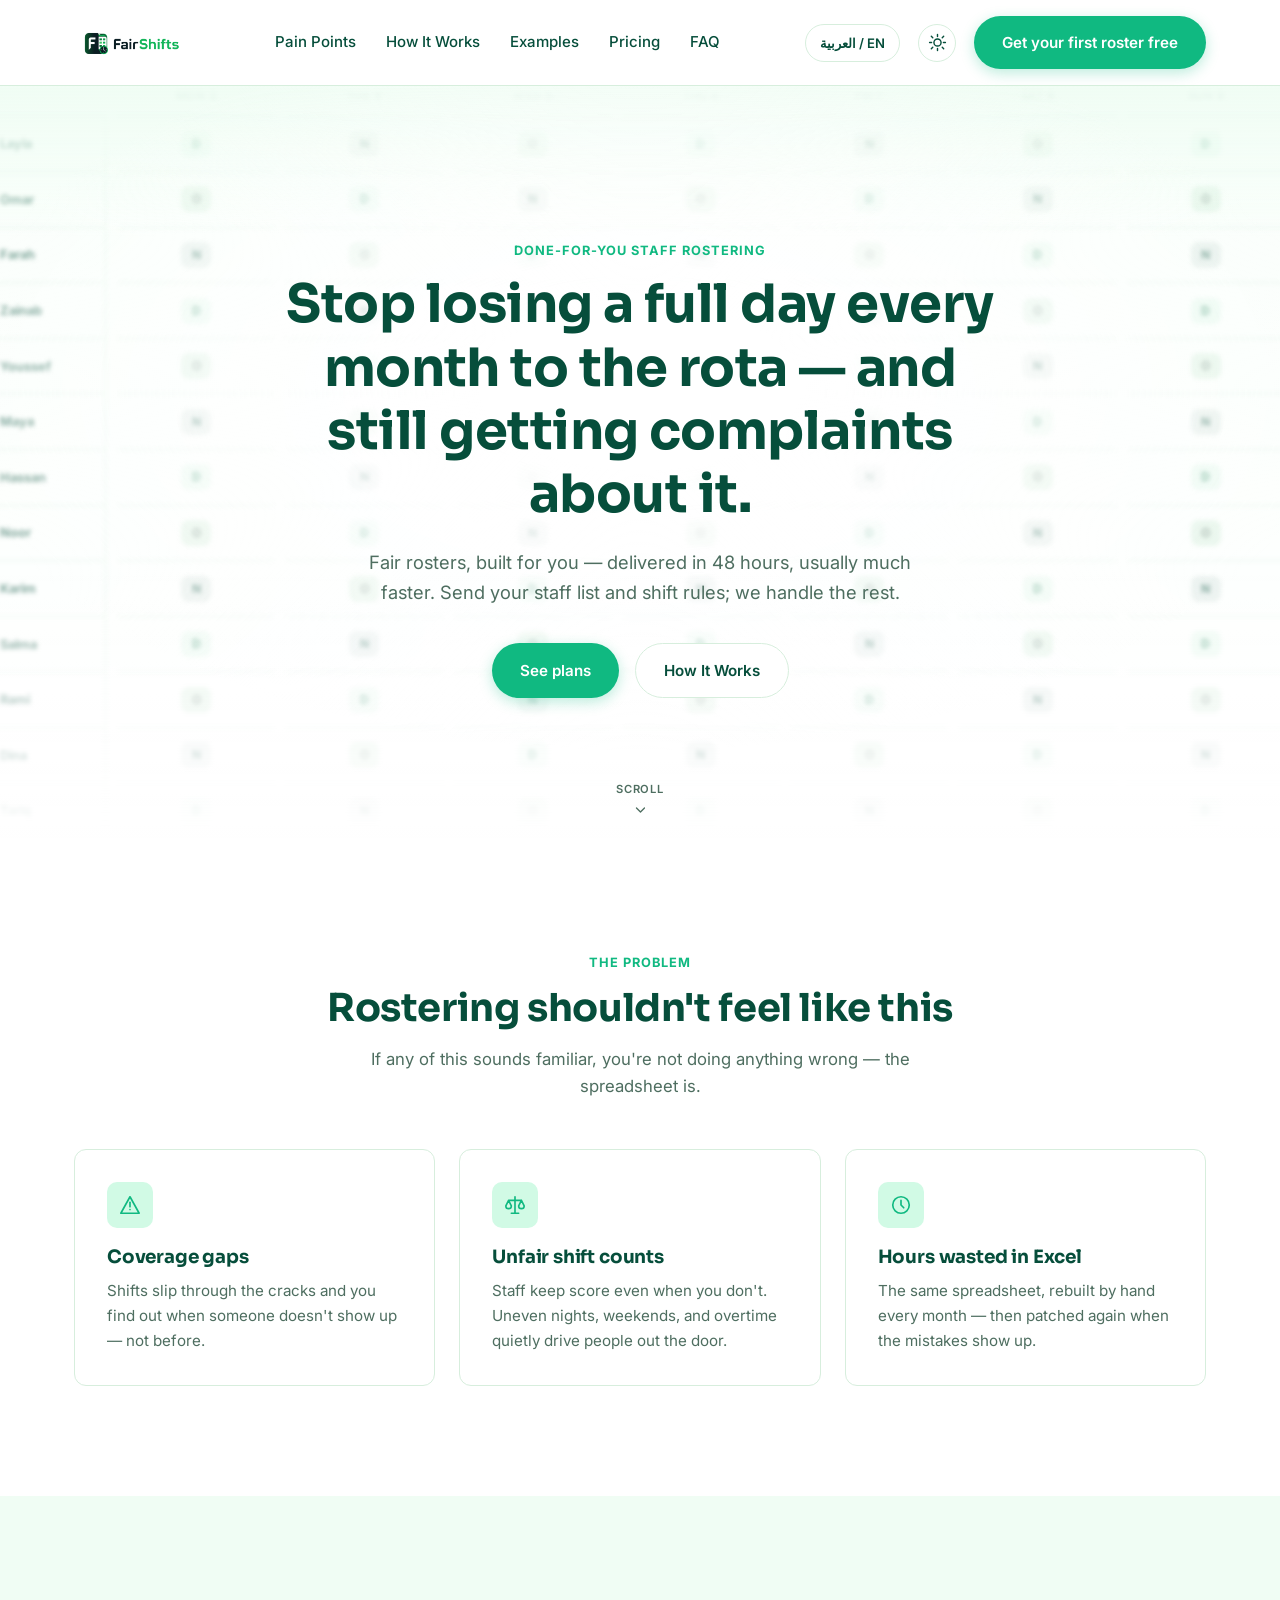
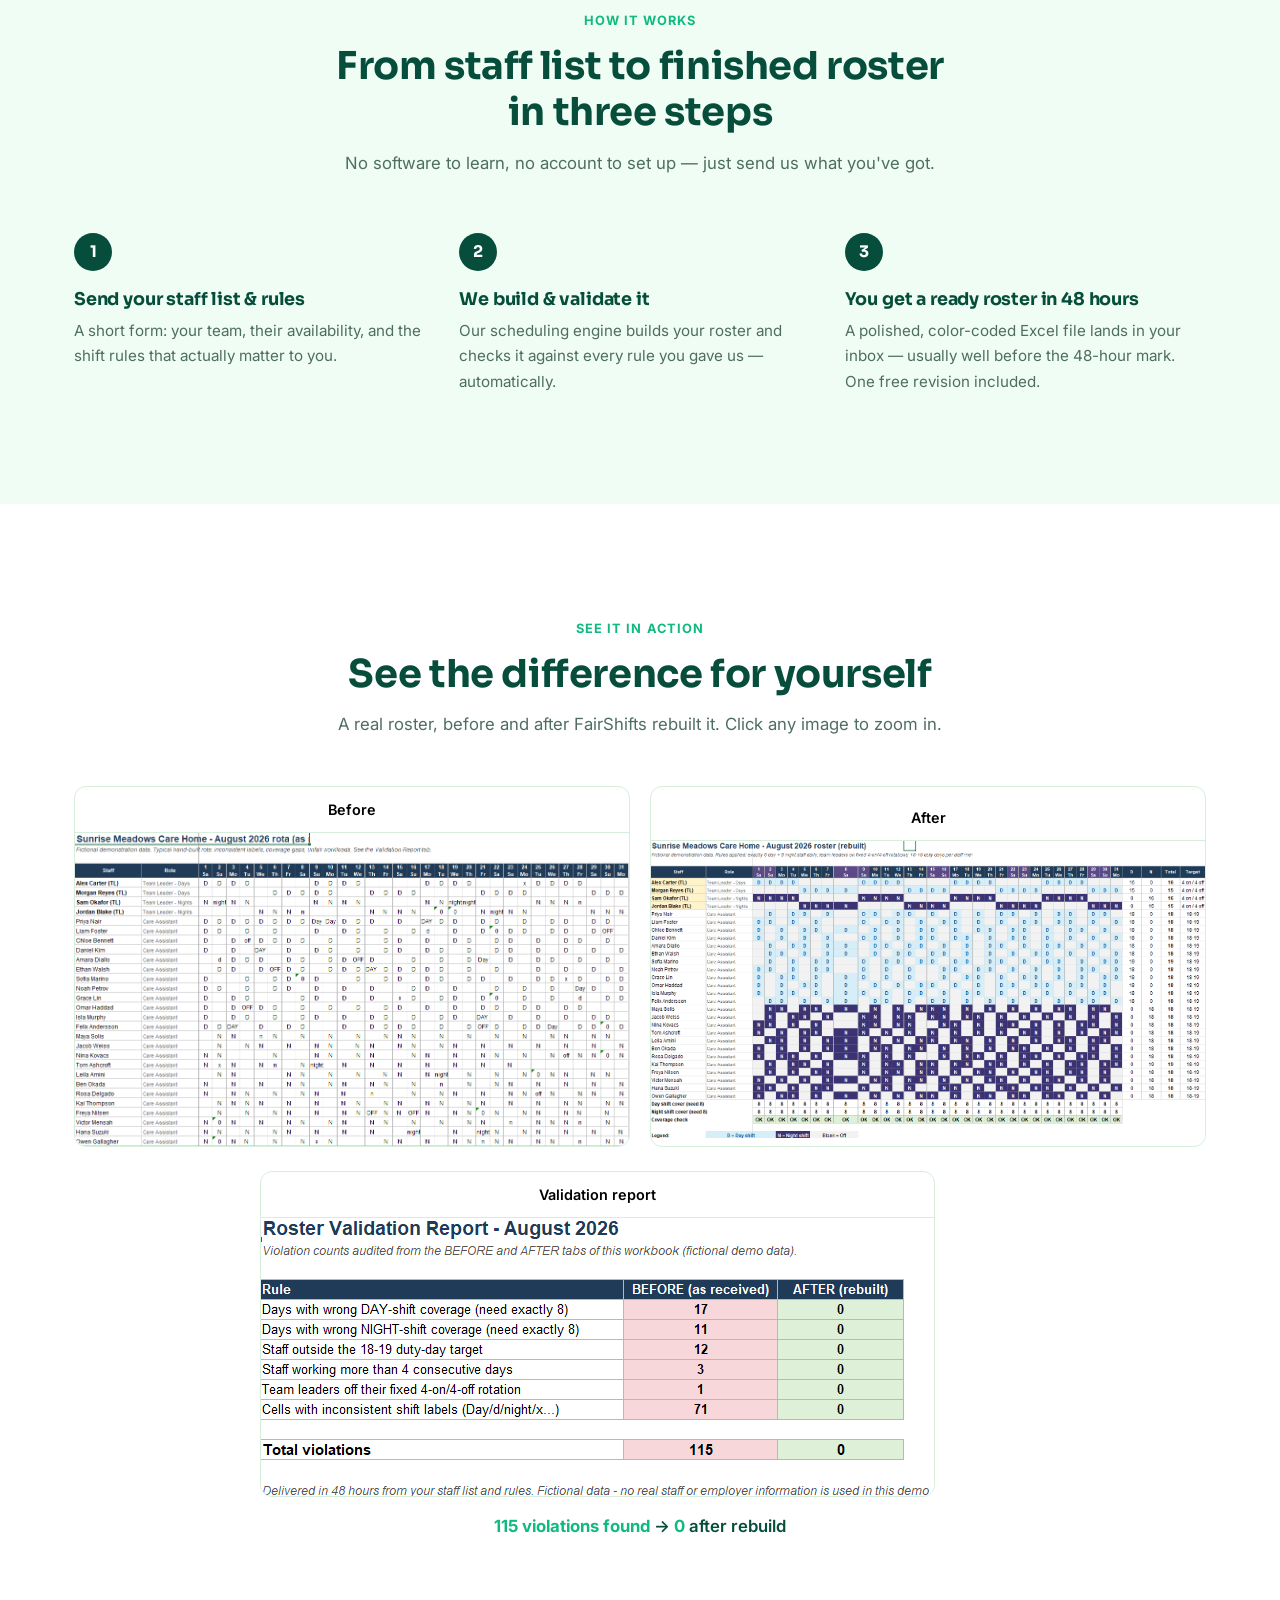
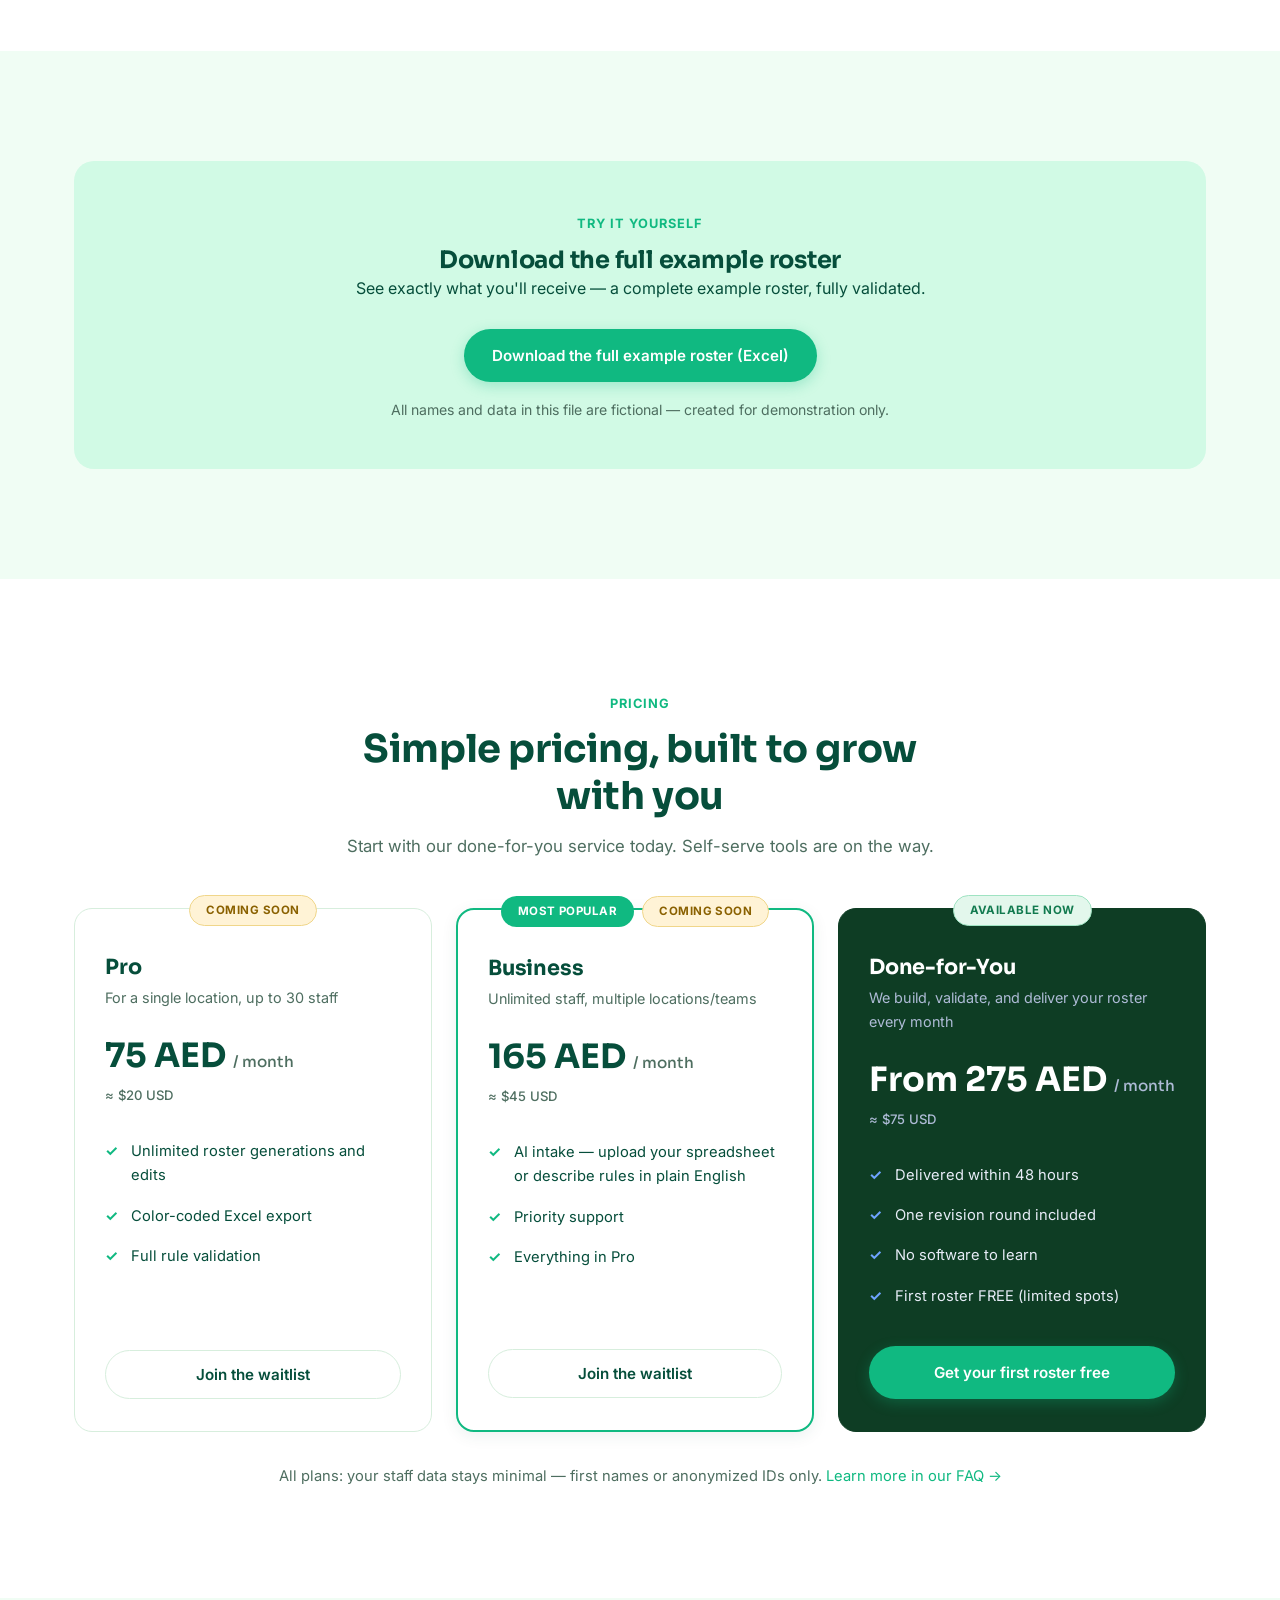
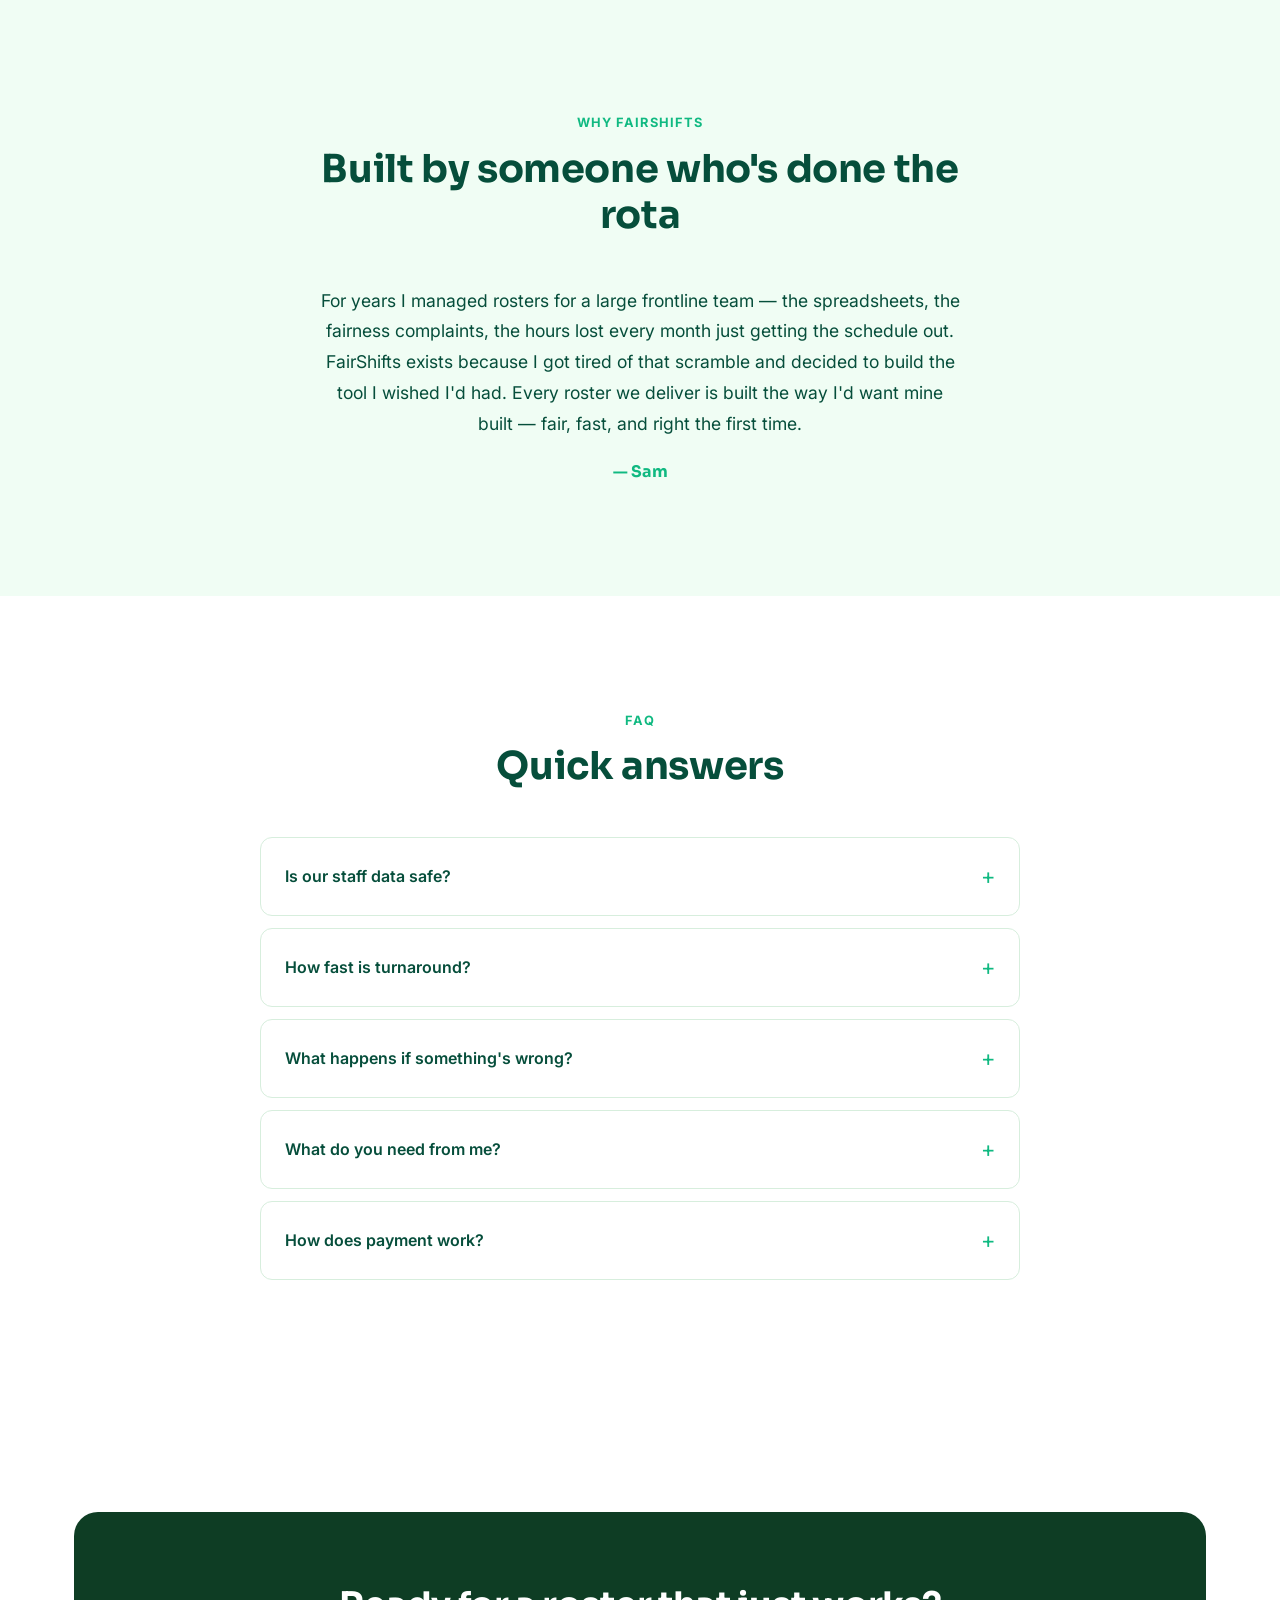
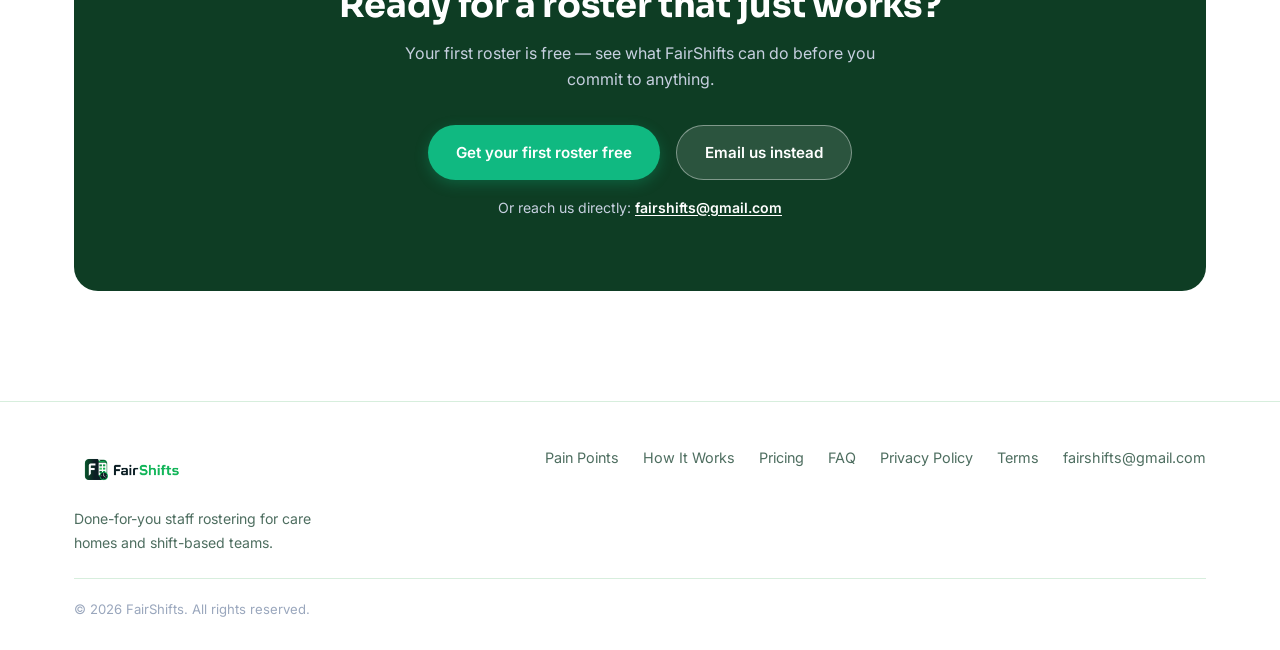
==== commit b62d4408: "Add files via upload" ====
--- a/index.html
+++ b/index.html
@@ -66,14 +66,24 @@
 
   <!-- ============ HERO ============ -->
   <section class="hero">
+    <div class="hero-bg" aria-hidden="true">
+      <div class="hero-sheet hero-sheet--back"></div>
+      <div class="hero-sheet hero-sheet--front">
+        <div class="roster-grid"></div>
+      </div>
+    </div>
     <div class="container hero-inner reveal">
       <span class="eyebrow" data-i18n="hero.eyebrow">Done-for-you staff rostering</span>
       <h1 data-i18n="hero.h1">Stop losing a full day every month to the rota — and still getting complaints about it.</h1>
       <p class="lead" data-i18n="hero.lead">Fair rosters, built for you — delivered in 48 hours, usually much faster. Send your staff list and shift rules; we handle the rest.</p>
       <div class="hero-actions">
-        <a href="#showcase" class="btn btn-secondary" data-i18n="hero.seeExample">See a real example</a>
-        <a href="#" class="btn btn-primary" data-open-modal="modal-free-roster" data-i18n="nav.getFreeRoster">Get your first roster free</a>
-      </div>
+        <a href="#pricing" class="btn btn-primary" data-i18n="hero.seePlans">See plans</a>
+        <a href="#how-it-works" class="btn btn-secondary" data-i18n="nav.howItWorks">How It Works</a>
+      </div>
+    </div>
+    <div class="scroll-cue" aria-hidden="true">
+      <span data-i18n="hero.scroll">Scroll</span>
+      <svg viewBox="0 0 24 24" fill="none" stroke="currentColor" stroke-width="2" stroke-linecap="round" stroke-linejoin="round"><path d="M6 9l6 6 6-6"/></svg>
     </div>
   </section>
 
@@ -240,31 +250,46 @@
     </div>
   </section>
 
-  <!-- ============ TESTIMONIALS ============ -->
+  <!-- ============ TESTIMONIALS / FOUNDER NOTE ============ -->
+  <!-- Toggled by SHOW_TESTIMONIALS in script.js. Testimonial cards stay in the
+       markup (hidden) so real quotes can be dropped in later just by editing
+       the data-i18n strings in translations.js and flipping the flag. -->
   <section class="section section-soft" id="testimonials">
     <div class="container">
-      <div class="section-head reveal">
-        <span class="eyebrow" data-i18n="testi.eyebrow">What managers say</span>
-        <h2 data-i18n="testi.h2">Trusted by teams who used to dread the rota</h2>
-      </div>
-      <div class="grid-3 reveal-group">
-        <div class="testi-card">
-          <div class="testi-stars">★★★★★</div>
-          <p class="testi-quote" data-i18n="testi.quote1">"Placeholder — replace with a real quote about the time saved each month."</p>
-          <div class="testi-name" data-i18n="testi.name">Full Name</div>
-          <div class="testi-role" data-i18n="testi.role">Role, Care Home Name</div>
-        </div>
-        <div class="testi-card">
-          <div class="testi-stars">★★★★★</div>
-          <p class="testi-quote" data-i18n="testi.quote2">"Placeholder — replace with a real quote about coverage gaps disappearing."</p>
-          <div class="testi-name" data-i18n="testi.name">Full Name</div>
-          <div class="testi-role" data-i18n="testi.role">Role, Care Home Name</div>
-        </div>
-        <div class="testi-card">
-          <div class="testi-stars">★★★★★</div>
-          <p class="testi-quote" data-i18n="testi.quote3">"Placeholder — replace with a real quote about staff complaints going down."</p>
-          <div class="testi-name" data-i18n="testi.name">Full Name</div>
-          <div class="testi-role" data-i18n="testi.role">Role, Care Home Name</div>
+      <div id="testimonials-block">
+        <div class="section-head reveal">
+          <span class="eyebrow" data-i18n="testi.eyebrow">What managers say</span>
+          <h2 data-i18n="testi.h2">Trusted by teams who used to dread the rota</h2>
+        </div>
+        <div class="grid-3 reveal-group">
+          <div class="testi-card">
+            <div class="testi-stars">★★★★★</div>
+            <p class="testi-quote" data-i18n="testi.quote1">"Placeholder — replace with a real quote about the time saved each month."</p>
+            <div class="testi-name" data-i18n="testi.name">Full Name</div>
+            <div class="testi-role" data-i18n="testi.role">Role, Care Home Name</div>
+          </div>
+          <div class="testi-card">
+            <div class="testi-stars">★★★★★</div>
+            <p class="testi-quote" data-i18n="testi.quote2">"Placeholder — replace with a real quote about coverage gaps disappearing."</p>
+            <div class="testi-name" data-i18n="testi.name">Full Name</div>
+            <div class="testi-role" data-i18n="testi.role">Role, Care Home Name</div>
+          </div>
+          <div class="testi-card">
+            <div class="testi-stars">★★★★★</div>
+            <p class="testi-quote" data-i18n="testi.quote3">"Placeholder — replace with a real quote about staff complaints going down."</p>
+            <div class="testi-name" data-i18n="testi.name">Full Name</div>
+            <div class="testi-role" data-i18n="testi.role">Role, Care Home Name</div>
+          </div>
+        </div>
+      </div>
+      <div id="founder-note-block">
+        <div class="section-head reveal">
+          <span class="eyebrow" data-i18n="founder.eyebrow">Why FairShifts</span>
+          <h2 data-i18n="founder.h2">Built by someone who's done the rota</h2>
+        </div>
+        <div class="founder-note reveal">
+          <p data-i18n="founder.body">For years I managed rosters for a large frontline team — the spreadsheets, the fairness complaints, the hours lost every month just getting the schedule out. FairShifts exists because I got tired of that scramble and decided to build the tool I wished I'd had. Every roster we deliver is built the way I'd want mine built — fair, fast, and right the first time.</p>
+          <p class="founder-signoff" data-i18n="founder.signoff">— [Your first name]</p>
         </div>
       </div>
     </div>
--- a/style.css
+++ b/style.css
@@ -1,12 +1,12 @@
 :root{
   --white:#ffffff;
-  --bg-soft:#f2f8f4;
-  --ink:#173226;
-  --muted:#5c7568;
-  --blue:#137c39;
-  --blue-dark:#0e5c2a;
-  --blue-light:#e6f4ea;
-  --border:#dbe9e0;
+  --bg-soft:#F0FDF4;
+  --ink:#064E3B;
+  --muted:#4E6E60;
+  --blue:#10B981;
+  --blue-dark:#059669;
+  --blue-light:#D1FAE5;
+  --border:#D7EEDD;
   --amber-bg:#fff3d6;
   --amber-text:#8a6100;
   --amber-border:#f0d68a;
@@ -14,9 +14,11 @@
   --green-text:#127a4f;
   --green-border:#9fe3c2;
   --premium-bg:#0e3d24;
+  --chip-n-bg:rgba(6,78,59,.14);
+  --chip-n-text:#064E3B;
   --radius:12px;
-  --shadow:0 4px 16px rgba(23,50,38,.08);
-  --shadow-lg:0 16px 40px rgba(23,50,38,.16);
+  --shadow:0 4px 16px rgba(6,78,59,.08);
+  --shadow-lg:0 16px 40px rgba(6,78,59,.16);
   --maxw:1180px;
   color-scheme:light;
 }
@@ -26,9 +28,9 @@
   --bg-soft:#132018;
   --ink:#eaf4ee;
   --muted:#93ab9d;
-  --blue:#3ddc84;
-  --blue-dark:#63e6a0;
-  --blue-light:rgba(61,220,132,.16);
+  --blue:#34D399;
+  --blue-dark:#6EE7B7;
+  --blue-light:rgba(16,185,129,.16);
   --border:#233b2c;
   --amber-bg:#333230;
   --amber-text:#f0c060;
@@ -38,12 +40,15 @@
   --green-border:rgba(60,200,140,.35);
   --shadow:0 4px 16px rgba(0,0,0,.35);
   --shadow-lg:0 16px 40px rgba(0,0,0,.45);
+  --chip-n-bg:rgba(52,211,153,.22);
+  --chip-n-text:#eaf4ee;
   color-scheme:dark;
 }
 [data-theme="dark"] .card,
 [data-theme="dark"] details.faq,
 [data-theme="dark"] .shot,
 [data-theme="dark"] .modal,
+[data-theme="dark"] .hero-sheet,
 [data-theme="dark"] .email-popover{
   background:#11241a;
 }
@@ -196,9 +201,9 @@
 @media(max-width:480px){
   .btn{white-space:normal;text-align:center;line-height:1.3}
 }
-.btn-primary{background:var(--blue);color:#fff;box-shadow:0 4px 14px rgba(19,124,57,.28)}
-.btn-primary:hover{background:var(--blue-dark);transform:translateY(-2px);box-shadow:0 10px 24px rgba(19,124,57,.35)}
-.btn-primary:active{transform:translateY(0);box-shadow:0 4px 10px rgba(19,124,57,.3)}
+.btn-primary{background:var(--blue);color:#fff;box-shadow:0 4px 14px rgba(16,185,129,.28)}
+.btn-primary:hover{background:var(--blue-dark);transform:translateY(-2px);box-shadow:0 10px 24px rgba(16,185,129,.35)}
+.btn-primary:active{transform:translateY(0);box-shadow:0 4px 10px rgba(16,185,129,.3)}
 .btn-secondary{background:#fff;color:var(--ink);border:1.5px solid var(--border)}
 .btn-secondary:hover{border-color:var(--blue);color:var(--blue);transform:translateY(-2px);box-shadow:var(--shadow)}
 .btn-secondary:active{transform:translateY(0)}
@@ -207,11 +212,103 @@
 .btn-block{width:100%}
 
 /* ---------- hero ---------- */
-.hero{padding:clamp(90px,13vw,150px) 0 clamp(60px,8vw,90px)}
-.hero-inner{max-width:760px;margin:0 auto;text-align:center}
+.hero{
+  position:relative;overflow:hidden;
+  background:linear-gradient(180deg,var(--bg-soft),var(--white));
+  padding:clamp(90px,13vw,150px) 0 clamp(110px,11vw,140px);
+}
+.hero-inner{position:relative;z-index:1;max-width:760px;margin:0 auto;text-align:center}
 .hero h1{font-size:clamp(2.1rem,5vw,3.3rem);margin-bottom:20px}
 .hero .lead{font-size:1.15rem;color:var(--muted);max-width:600px;margin:0 auto 36px}
 .hero-actions{display:flex;gap:16px;justify-content:center;flex-wrap:wrap}
+
+/* ---------- hero background: parallax roster workbook ---------- */
+.hero-bg{
+  position:absolute;inset:0;z-index:0;overflow:hidden;pointer-events:none;
+  transform-origin:50% 45%;
+  animation:heroBgIn .8s cubic-bezier(.16,1,.3,1) both;
+}
+.hero-bg::after{
+  content:'';position:absolute;inset:0;
+  background:
+    radial-gradient(ellipse 70% 62% at 50% 40%, var(--white) 0%, var(--white) 18%, transparent 78%),
+    linear-gradient(180deg, var(--bg-soft) 0%, transparent 20%, transparent 65%, var(--white) 100%);
+}
+.hero-sheet{
+  position:absolute;background:var(--white);
+}
+.hero-sheet--front{
+  inset:-40px;opacity:.5;filter:blur(2px);
+  transform:translateY(0);
+}
+.hero-sheet--back{
+  inset:-90px;opacity:.24;filter:blur(4px);
+  transform:rotate(-1deg) translateY(0);
+}
+@supports (animation-timeline: scroll()){
+  .hero-sheet--front{
+    animation:heroParallaxFront linear both;
+    animation-timeline:scroll(root block);
+    animation-range:0 70vh;
+  }
+  .hero-sheet--back{
+    animation:heroParallaxBack linear both;
+    animation-timeline:scroll(root block);
+    animation-range:0 70vh;
+  }
+}
+@keyframes heroBgIn{from{opacity:0;transform:scale(.96)}to{opacity:1;transform:scale(1)}}
+@keyframes heroParallaxFront{
+  from{transform:translateY(0)}
+  to{transform:translateY(-22px)}
+}
+@keyframes heroParallaxBack{
+  from{transform:rotate(-1deg) translateY(0)}
+  to{transform:rotate(-1deg) translateY(-54px)}
+}
+
+.roster-grid{
+  display:grid;height:100%;
+  grid-template-columns:110px repeat(7,1fr);
+  grid-template-rows:auto repeat(13,1fr);
+  gap:0 12px;padding:40px 36px;
+}
+.roster-row{display:contents}
+.roster-cell{
+  display:flex;align-items:center;justify-content:center;
+  font-size:.8rem;font-weight:600;color:var(--muted);white-space:nowrap;
+}
+.roster-row:not(.roster-head) > .roster-cell{border-top:1px solid var(--border)}
+.roster-name{justify-content:flex-start;font-weight:700;color:var(--ink);padding-inline-start:4px;border-inline-end:1px solid var(--border)}
+.roster-head .roster-cell{
+  color:var(--ink);font-weight:700;text-transform:uppercase;letter-spacing:.04em;font-size:.7rem;
+  border-bottom:1px solid var(--border);padding-bottom:10px;
+}
+.chip{
+  display:inline-flex;align-items:center;justify-content:center;
+  width:30px;height:26px;border-radius:8px;font-size:.76rem;font-weight:700;
+}
+.chip-d{background:var(--green-bg);color:var(--green-text)}
+.chip-n{background:var(--chip-n-bg);color:var(--chip-n-text)}
+.chip-o{background:var(--border);color:var(--muted)}
+
+/* ---------- hero scroll cue ---------- */
+.scroll-cue{
+  position:absolute;left:50%;bottom:20px;transform:translateX(-50%);z-index:1;
+  display:flex;flex-direction:column;align-items:center;gap:4px;
+  color:var(--muted);font-size:.7rem;font-weight:600;letter-spacing:.06em;text-transform:uppercase;
+  opacity:1;transition:opacity .3s ease;
+}
+.scroll-cue.is-hidden{opacity:0}
+.scroll-cue svg{width:16px;height:16px;animation:heroCueBounce 1.6s ease-in-out infinite}
+@keyframes heroCueBounce{0%,100%{transform:translateY(0)}50%{transform:translateY(4px)}}
+
+@media(max-width:600px){
+  .roster-grid{grid-template-columns:56px repeat(7,1fr);gap:0 6px;padding:24px 16px}
+  .roster-cell{font-size:.64rem}
+  .roster-head .roster-cell{font-size:.58rem}
+  .chip{width:22px;height:20px;font-size:.6rem;border-radius:6px}
+}
 
 /* ---------- 3-up grids ---------- */
 .grid-3{display:grid;grid-template-columns:repeat(3,1fr);gap:24px}
@@ -314,6 +411,13 @@
 .testi-quote{font-size:.98rem;color:var(--ink);margin-bottom:16px;font-style:italic}
 .testi-name{font-weight:700;font-size:.9rem}
 .testi-role{color:var(--muted);font-size:.85rem}
+
+/* ---------- founder note ---------- */
+.founder-note{max-width:640px;margin:0 auto;text-align:center}
+.founder-note p{font-size:1.1rem;color:var(--ink);line-height:1.75}
+.founder-note .founder-signoff{
+  margin-top:18px;font-family:'Sora',sans-serif;font-weight:700;color:var(--blue);font-size:1rem;
+}
 
 /* ---------- FAQ ---------- */
 details.faq{
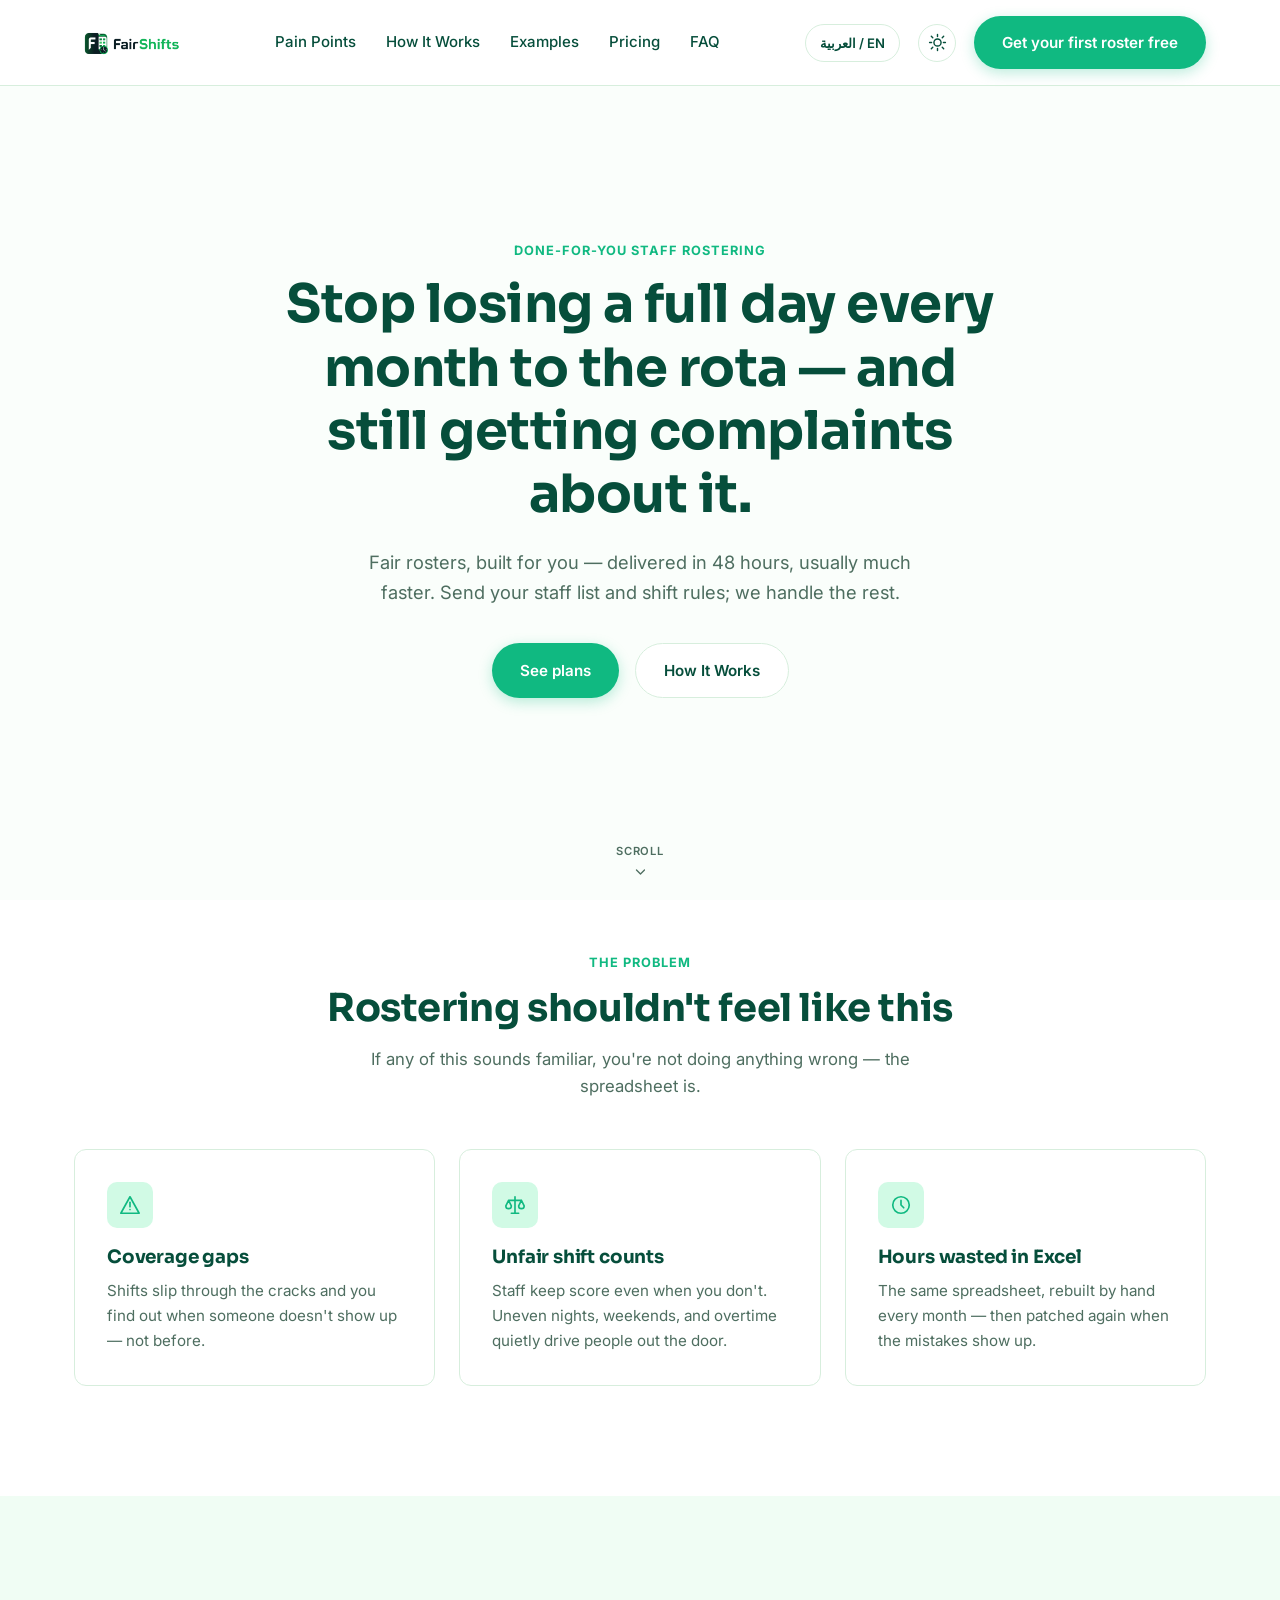
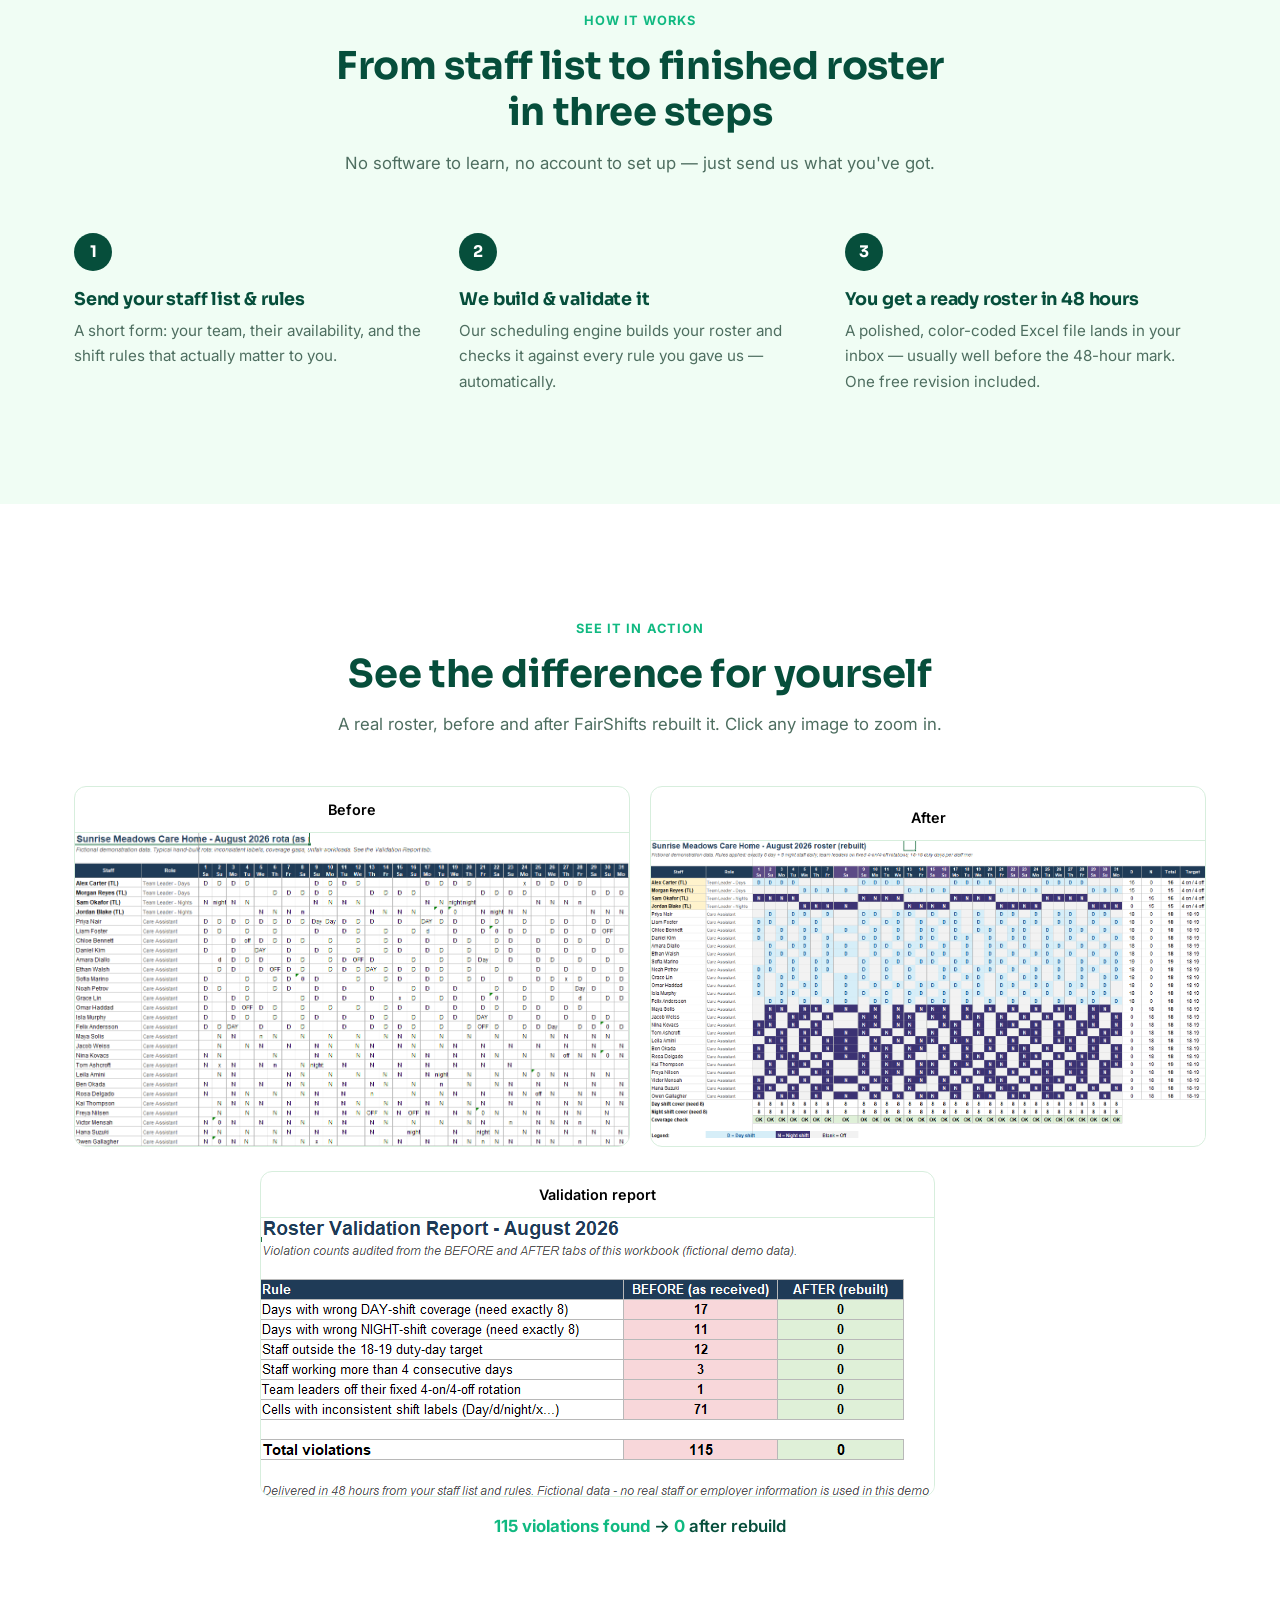
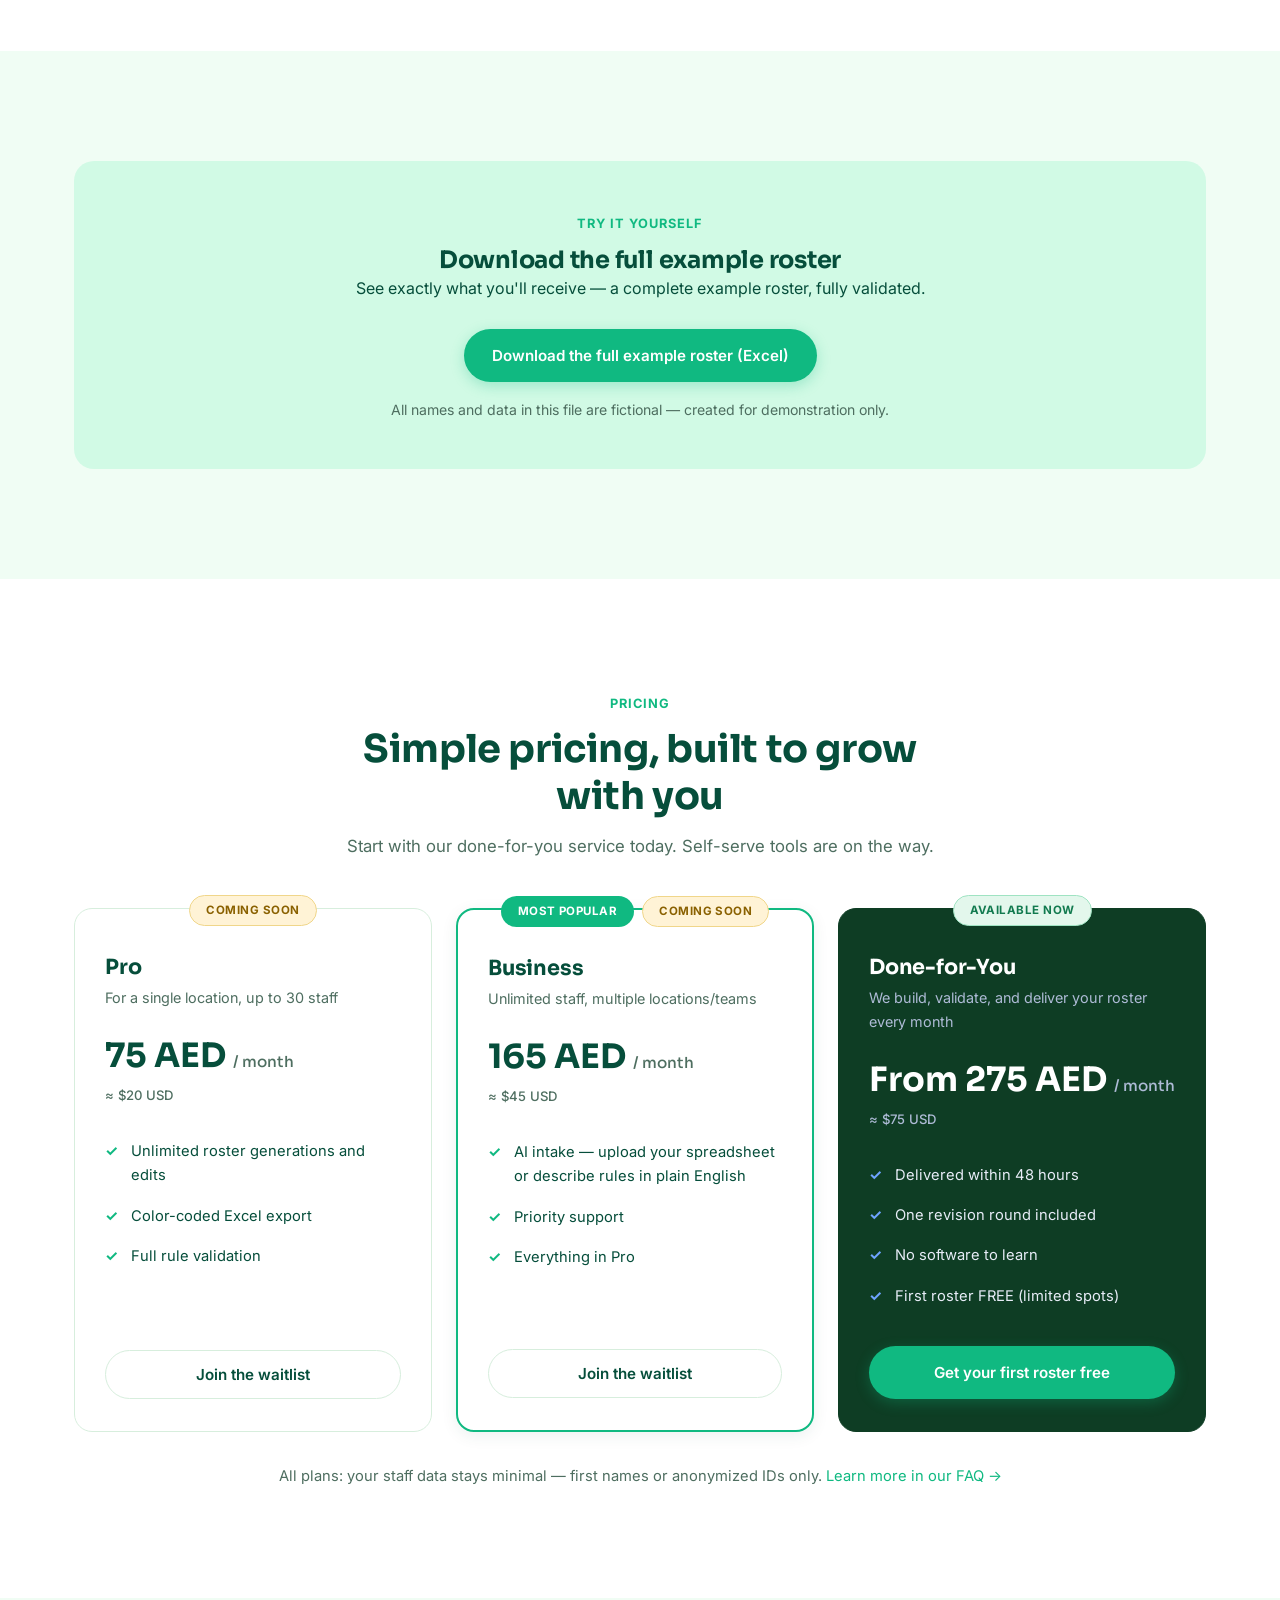
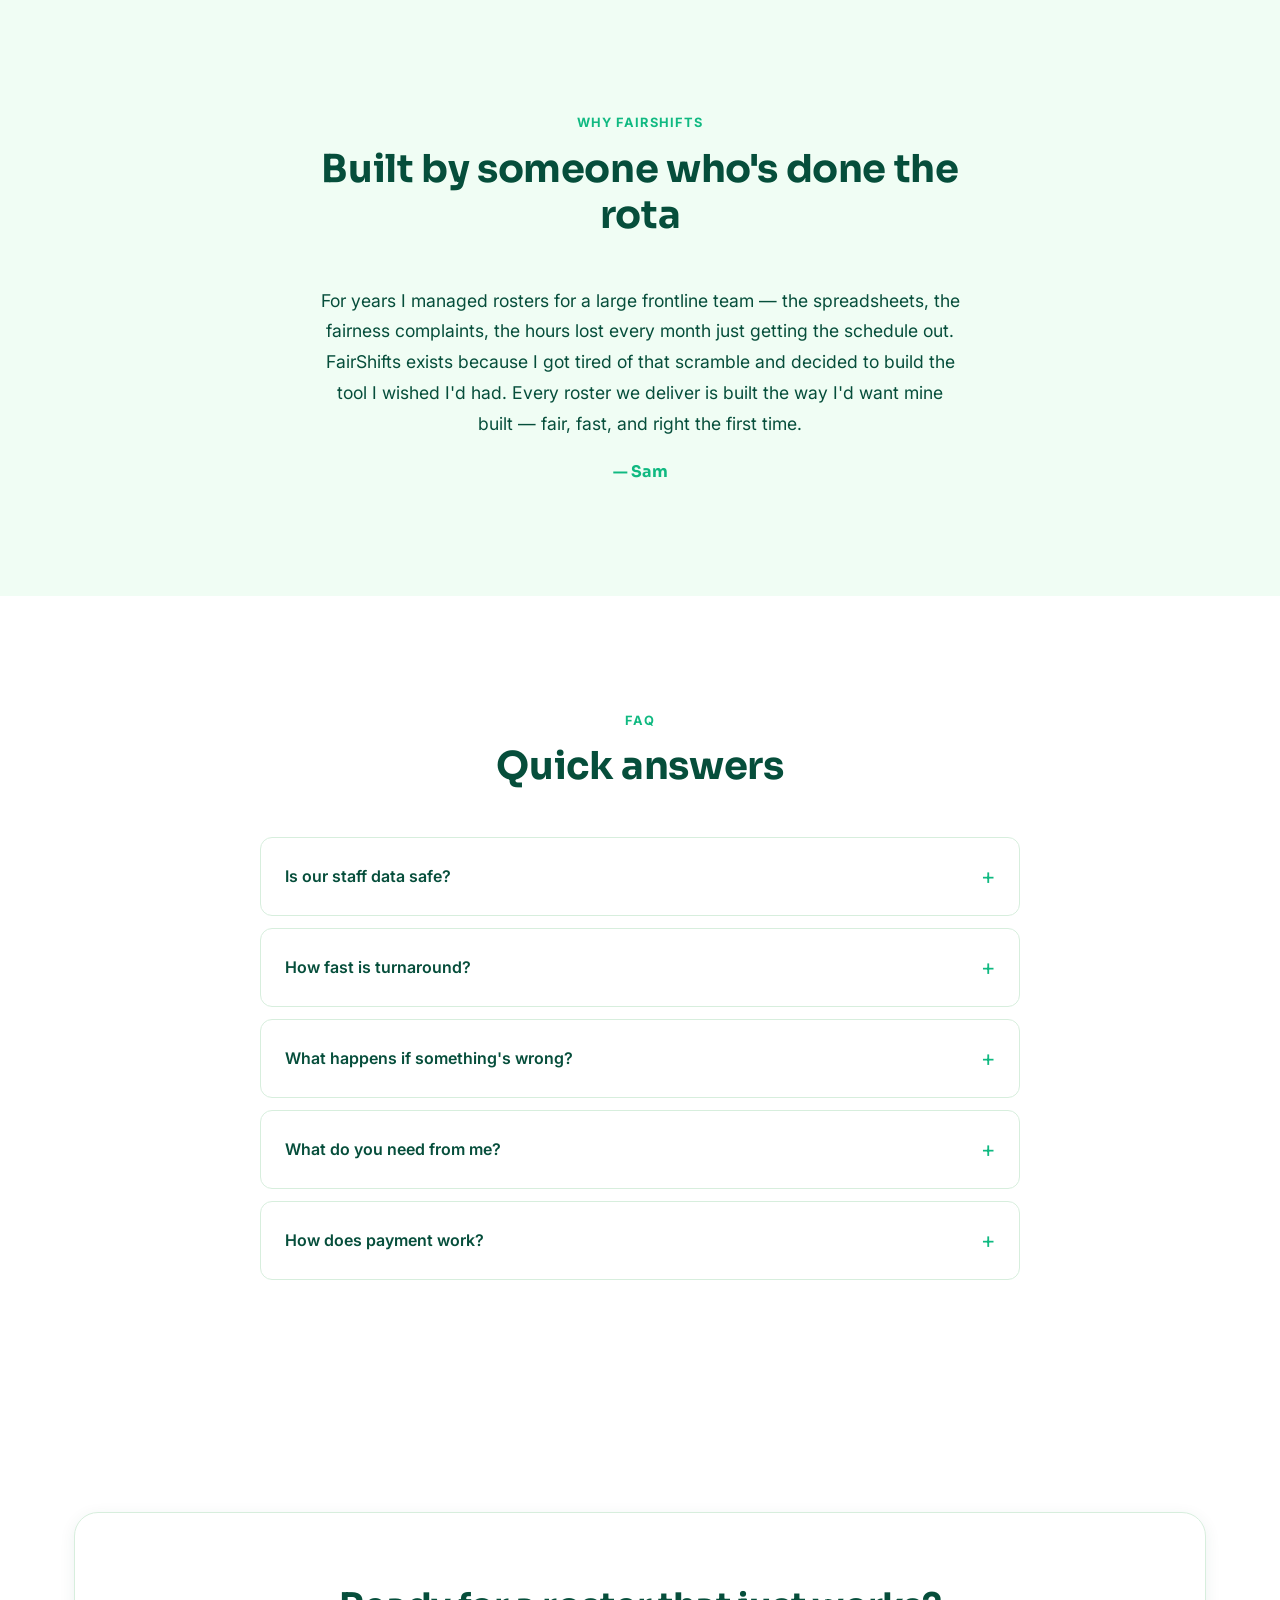
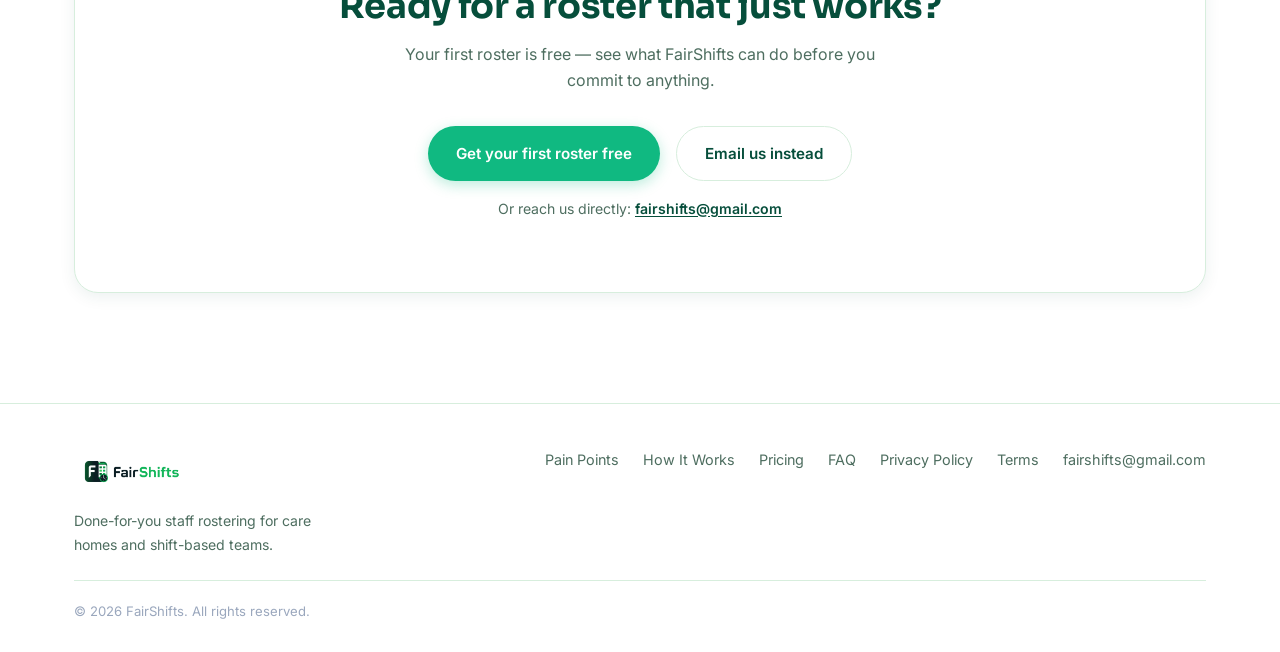
==== commit 652dd5af: "Add files via upload" ====
--- a/index.html
+++ b/index.html
@@ -32,6 +32,19 @@
 </head>
 <body>
 
+<div class="site-bg" aria-hidden="true">
+<script>
+(function(){
+  var theme = document.documentElement.getAttribute('data-theme') === 'dark' ? 'dark' : 'light';
+  var other = theme === 'dark' ? 'light' : 'dark';
+  document.write(
+    '<img class="site-bg-img site-bg-img--' + theme + '" src="images/bg-' + theme + '.webp" onerror="this.onerror=null;this.src=\'images/bg-' + theme + '.png\'" alt="" fetchpriority="high">' +
+    '<img class="site-bg-img site-bg-img--' + other + '" src="images/bg-' + other + '.webp" onerror="this.onerror=null;this.src=\'images/bg-' + other + '.png\'" alt="" loading="lazy">'
+  );
+})();
+</script>
+</div>
+
 <header class="site-nav">
   <div class="nav-inner">
     <a href="#top" class="brand">
@@ -66,12 +79,6 @@
 
   <!-- ============ HERO ============ -->
   <section class="hero">
-    <div class="hero-bg" aria-hidden="true">
-      <div class="hero-sheet hero-sheet--back"></div>
-      <div class="hero-sheet hero-sheet--front">
-        <div class="roster-grid"></div>
-      </div>
-    </div>
     <div class="container hero-inner reveal">
       <span class="eyebrow" data-i18n="hero.eyebrow">Done-for-you staff rostering</span>
       <h1 data-i18n="hero.h1">Stop losing a full day every month to the rota — and still getting complaints about it.</h1>
@@ -335,7 +342,7 @@
         <p data-i18n="finalCta.lead">Your first roster is free — see what FairShifts can do before you commit to anything.</p>
         <div class="hero-actions">
           <a href="#" class="btn btn-primary" data-open-modal="modal-free-roster" data-i18n="nav.getFreeRoster">Get your first roster free</a>
-          <a href="mailto:fairshifts@gmail.com" class="btn btn-ghost-light email-trigger" data-i18n="finalCta.emailInstead">Email us instead</a>
+          <a href="mailto:fairshifts@gmail.com" class="btn btn-secondary email-trigger" data-i18n="finalCta.emailInstead">Email us instead</a>
         </div>
         <p class="final-cta-note">
           <span data-i18n="finalCta.orEmail">Or reach us directly:</span>
--- a/style.css
+++ b/style.css
@@ -14,12 +14,12 @@
   --green-text:#127a4f;
   --green-border:#9fe3c2;
   --premium-bg:#0e3d24;
-  --chip-n-bg:rgba(6,78,59,.14);
-  --chip-n-text:#064E3B;
   --radius:12px;
   --shadow:0 4px 16px rgba(6,78,59,.08);
   --shadow-lg:0 16px 40px rgba(6,78,59,.16);
   --maxw:1180px;
+  --bg-blur:14px;
+  --bg-overlay-opacity:.65;
   color-scheme:light;
 }
 
@@ -40,15 +40,16 @@
   --green-border:rgba(60,200,140,.35);
   --shadow:0 4px 16px rgba(0,0,0,.35);
   --shadow-lg:0 16px 40px rgba(0,0,0,.45);
-  --chip-n-bg:rgba(52,211,153,.22);
-  --chip-n-text:#eaf4ee;
+  --bg-blur:14px;
+  --bg-overlay-opacity:.65;
   color-scheme:dark;
 }
 [data-theme="dark"] .card,
 [data-theme="dark"] details.faq,
 [data-theme="dark"] .shot,
 [data-theme="dark"] .modal,
-[data-theme="dark"] .hero-sheet,
+[data-theme="dark"] .legal,
+[data-theme="dark"] .final-cta,
 [data-theme="dark"] .email-popover{
   background:#11241a;
 }
@@ -69,12 +70,41 @@
 body{
   font-family:'Inter',-apple-system,sans-serif;
   color:var(--ink);
-  background:var(--white);
   line-height:1.65;
   overflow-x:hidden;
   -webkit-font-smoothing:antialiased;
   transition:background-color .25s ease,color .25s ease;
 }
+
+/* ---------- site-wide fixed background ---------- */
+/* position:fixed (not background-attachment:fixed, which is broken on iOS
+   Safari) on a dedicated layer behind everything. Two stacked images
+   crossfade on theme change via opacity; data-theme is already set on
+   <html> before first paint (see the inline head script), so the correct
+   image is showing from frame one — no flash. */
+.site-bg{
+  position:fixed;inset:0;z-index:-1;overflow:hidden;pointer-events:none;
+  background:var(--bg-soft);
+}
+.site-bg-img{
+  position:absolute;inset:0;width:100%;height:100%;object-fit:cover;object-position:center;
+  transform:scale(1.15);filter:blur(var(--bg-blur));
+  opacity:0;transition:opacity .6s ease,filter .3s ease;
+  will-change:opacity;
+}
+.site-bg{will-change:transform}
+.site-bg-img--light{opacity:1}
+[data-theme="dark"] .site-bg-img--light{opacity:0}
+[data-theme="dark"] .site-bg-img--dark{opacity:1}
+.site-bg::after{
+  content:'';position:absolute;inset:0;background:var(--white);
+  opacity:var(--bg-overlay-opacity);
+  transition:opacity .3s ease,background-color .3s ease;
+}
+@supports (animation-timeline: scroll()){
+  .site-bg{animation:siteBgDrift linear both;animation-timeline:scroll(root block);animation-range:0 100vh}
+}
+@keyframes siteBgDrift{from{transform:translateY(0)}to{transform:translateY(-28px)}}
 .site-nav,.card,.price-card,details.faq,.testi-card,.shot,footer,
 .form-field input,.form-field select,.form-field textarea,.modal,.lang-toggle{
   transition:background-color .25s ease,color .25s ease,border-color .25s ease;
@@ -207,90 +237,14 @@
 .btn-secondary{background:#fff;color:var(--ink);border:1.5px solid var(--border)}
 .btn-secondary:hover{border-color:var(--blue);color:var(--blue);transform:translateY(-2px);box-shadow:var(--shadow)}
 .btn-secondary:active{transform:translateY(0)}
-.btn-ghost-light{background:rgba(255,255,255,.12);color:#fff;border:1.5px solid rgba(255,255,255,.4)}
-.btn-ghost-light:hover{background:rgba(255,255,255,.2);transform:translateY(-2px)}
 .btn-block{width:100%}
 
 /* ---------- hero ---------- */
-.hero{
-  position:relative;overflow:hidden;
-  background:linear-gradient(180deg,var(--bg-soft),var(--white));
-  padding:clamp(90px,13vw,150px) 0 clamp(110px,11vw,140px);
-}
+.hero{padding:clamp(90px,13vw,150px) 0 clamp(110px,11vw,140px)}
 .hero-inner{position:relative;z-index:1;max-width:760px;margin:0 auto;text-align:center}
 .hero h1{font-size:clamp(2.1rem,5vw,3.3rem);margin-bottom:20px}
 .hero .lead{font-size:1.15rem;color:var(--muted);max-width:600px;margin:0 auto 36px}
 .hero-actions{display:flex;gap:16px;justify-content:center;flex-wrap:wrap}
-
-/* ---------- hero background: parallax roster workbook ---------- */
-.hero-bg{
-  position:absolute;inset:0;z-index:0;overflow:hidden;pointer-events:none;
-  transform-origin:50% 45%;
-  animation:heroBgIn .8s cubic-bezier(.16,1,.3,1) both;
-}
-.hero-bg::after{
-  content:'';position:absolute;inset:0;
-  background:
-    radial-gradient(ellipse 70% 62% at 50% 40%, var(--white) 0%, var(--white) 18%, transparent 78%),
-    linear-gradient(180deg, var(--bg-soft) 0%, transparent 20%, transparent 65%, var(--white) 100%);
-}
-.hero-sheet{
-  position:absolute;background:var(--white);
-}
-.hero-sheet--front{
-  inset:-40px;opacity:.5;filter:blur(2px);
-  transform:translateY(0);
-}
-.hero-sheet--back{
-  inset:-90px;opacity:.24;filter:blur(4px);
-  transform:rotate(-1deg) translateY(0);
-}
-@supports (animation-timeline: scroll()){
-  .hero-sheet--front{
-    animation:heroParallaxFront linear both;
-    animation-timeline:scroll(root block);
-    animation-range:0 70vh;
-  }
-  .hero-sheet--back{
-    animation:heroParallaxBack linear both;
-    animation-timeline:scroll(root block);
-    animation-range:0 70vh;
-  }
-}
-@keyframes heroBgIn{from{opacity:0;transform:scale(.96)}to{opacity:1;transform:scale(1)}}
-@keyframes heroParallaxFront{
-  from{transform:translateY(0)}
-  to{transform:translateY(-22px)}
-}
-@keyframes heroParallaxBack{
-  from{transform:rotate(-1deg) translateY(0)}
-  to{transform:rotate(-1deg) translateY(-54px)}
-}
-
-.roster-grid{
-  display:grid;height:100%;
-  grid-template-columns:110px repeat(7,1fr);
-  grid-template-rows:auto repeat(13,1fr);
-  gap:0 12px;padding:40px 36px;
-}
-.roster-row{display:contents}
-.roster-cell{
-  display:flex;align-items:center;justify-content:center;
-  font-size:.8rem;font-weight:600;color:var(--muted);white-space:nowrap;
-}
-.roster-row:not(.roster-head) > .roster-cell{border-top:1px solid var(--border)}
-.roster-name{justify-content:flex-start;font-weight:700;color:var(--ink);padding-inline-start:4px;border-inline-end:1px solid var(--border)}
-.roster-head .roster-cell{
-  color:var(--ink);font-weight:700;text-transform:uppercase;letter-spacing:.04em;font-size:.7rem;
-  border-bottom:1px solid var(--border);padding-bottom:10px;
-}
-.chip{
-  display:inline-flex;align-items:center;justify-content:center;
-  width:30px;height:26px;border-radius:8px;font-size:.76rem;font-weight:700;
-}
-.chip-d{background:var(--green-bg);color:var(--green-text)}
-.chip-n{background:var(--chip-n-bg);color:var(--chip-n-text)}
-.chip-o{background:var(--border);color:var(--muted)}
 
 /* ---------- hero scroll cue ---------- */
 .scroll-cue{
@@ -302,13 +256,6 @@
 .scroll-cue.is-hidden{opacity:0}
 .scroll-cue svg{width:16px;height:16px;animation:heroCueBounce 1.6s ease-in-out infinite}
 @keyframes heroCueBounce{0%,100%{transform:translateY(0)}50%{transform:translateY(4px)}}
-
-@media(max-width:600px){
-  .roster-grid{grid-template-columns:56px repeat(7,1fr);gap:0 6px;padding:24px 16px}
-  .roster-cell{font-size:.64rem}
-  .roster-head .roster-cell{font-size:.58rem}
-  .chip{width:22px;height:20px;font-size:.6rem;border-radius:6px}
-}
 
 /* ---------- 3-up grids ---------- */
 .grid-3{display:grid;grid-template-columns:repeat(3,1fr);gap:24px}
@@ -436,14 +383,15 @@
 
 /* ---------- final CTA ---------- */
 .final-cta{
-  background:var(--premium-bg);color:#fff;border-radius:24px;padding:clamp(48px,7vw,72px) 32px;text-align:center;
-}
-.final-cta h2{color:#fff;font-size:clamp(1.6rem,3.5vw,2.2rem);margin-bottom:14px}
-.final-cta p{color:#c7d0e0;max-width:520px;margin:0 auto 32px}
+  background:var(--white);border:1px solid var(--border);box-shadow:var(--shadow);
+  border-radius:24px;padding:clamp(48px,7vw,72px) 32px;text-align:center;
+}
+.final-cta h2{color:var(--ink);font-size:clamp(1.6rem,3.5vw,2.2rem);margin-bottom:14px}
+.final-cta p{color:var(--muted);max-width:520px;margin:0 auto 32px}
 .final-cta .hero-actions{margin-top:0}
-.final-cta p.final-cta-note{margin-top:16px;margin-bottom:0;font-size:.88rem}
-.final-cta-note .email-inline{color:#fff;font-weight:600;text-decoration:underline;text-underline-offset:2px}
-.final-cta-note .email-inline:hover{color:var(--blue-light)}
+.final-cta p.final-cta-note{margin-top:16px;margin-bottom:0;font-size:.88rem;color:var(--muted)}
+.final-cta-note .email-inline{color:var(--ink);font-weight:600;text-decoration:underline;text-underline-offset:2px}
+.final-cta-note .email-inline:hover{color:var(--blue)}
 
 /* ---------- footer ---------- */
 footer{border-top:1px solid var(--border);padding:44px 0 30px}
@@ -532,16 +480,56 @@
 .email-popover-item.copied .icon-check{display:block}
 
 /* ---------- placeholder pages (privacy / terms) ---------- */
-.legal{max-width:760px;margin:0 auto;padding:60px 24px 100px}
-.legal h1{font-size:2rem;margin-bottom:8px}
-.legal .updated{color:var(--muted);font-size:.88rem;margin-bottom:36px}
-.legal h2{font-size:1.2rem;margin:32px 0 12px}
+.legal{
+  max-width:68ch;margin:48px auto 80px;padding:44px clamp(24px,6vw,56px);
+  counter-reset:section;
+  background:var(--white);border:1px solid var(--border);border-radius:var(--radius);
+  box-shadow:var(--shadow);
+}
+.legal h1{font-size:2rem;margin-bottom:16px}
+.legal .updated{margin-bottom:32px}
+.legal .updated span{
+  display:inline-block;background:var(--bg-soft);color:var(--muted);
+  border:1px solid var(--border);border-radius:999px;
+  padding:6px 14px;font-size:.8rem;font-weight:600;
+}
 .legal p{color:var(--ink);margin-bottom:14px}
 .legal .placeholder-notice{
   background:var(--amber-bg);border:1px solid var(--amber-border);color:var(--amber-text);
   border-radius:10px;padding:16px 20px;font-size:.9rem;margin-bottom:32px;
 }
 
+/* table of contents */
+.legal-toc{border:1px solid var(--border);border-radius:var(--radius);padding:20px 24px;margin-bottom:48px}
+.legal-toc-label{
+  font-size:.72rem;font-weight:700;text-transform:uppercase;letter-spacing:.06em;
+  color:var(--muted);margin-bottom:10px;
+}
+.legal-toc ol{list-style:none;counter-reset:toc}
+.legal-toc li{counter-increment:toc;padding:3px 0;font-size:.88rem}
+.legal-toc li::before{content:counter(toc) ". ";color:var(--blue);font-weight:700}
+.legal-toc a{color:var(--ink)}
+.legal-toc a:hover{color:var(--blue)}
+
+/* numbered sections */
+.legal-section{padding-top:44px;margin-top:44px;border-top:1px solid var(--border)}
+.legal-section:first-of-type{padding-top:0;margin-top:0;border-top:none}
+.legal-section h2{font-size:1.2rem;margin:0 0 14px;counter-increment:section}
+.legal-section h2::before{content:counter(section) ". ";color:var(--blue)}
+
+/* two-column collect / don't-collect lists */
+.legal-two-col{display:grid;grid-template-columns:1fr 1fr;gap:8px 32px;margin:20px 0}
+.legal-list-title{font-weight:700;font-size:.92rem;color:var(--ink);margin-bottom:10px}
+.legal-check-list{list-style:none}
+.legal-check-list li{padding-block:6px;padding-inline-start:26px;position:relative;font-size:.92rem;color:var(--ink)}
+.legal-check-list li::before{position:absolute;inset-inline-start:0;top:6px;font-weight:700}
+.legal-check-list.list-yes li::before{content:'✓';color:var(--blue)}
+.legal-check-list.list-no li::before{content:'✕';color:var(--muted)}
+
+@media(max-width:640px){
+  .legal-two-col{grid-template-columns:1fr;gap:4px}
+}
+
 @media (prefers-reduced-motion:reduce){
   *,*::before,*::after{animation:none!important;transition:none!important}
   html{scroll-behavior:auto}
